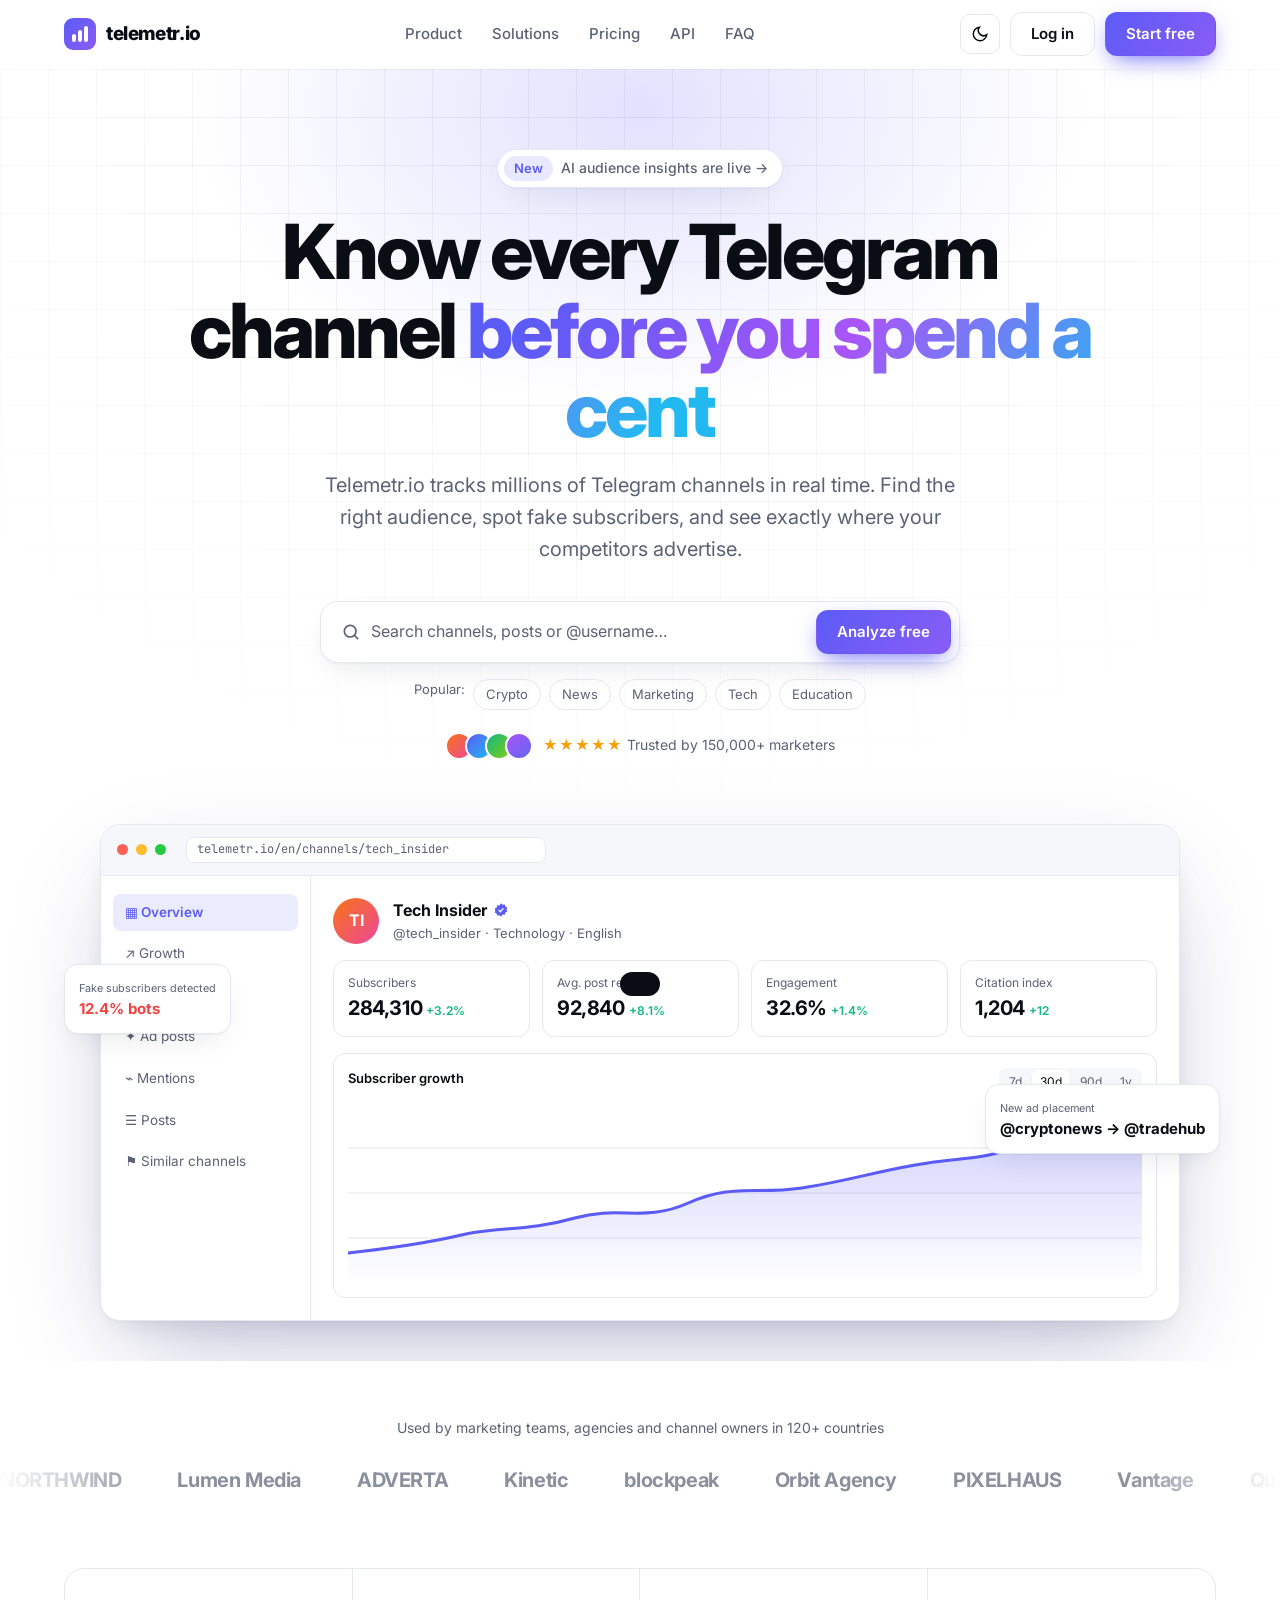
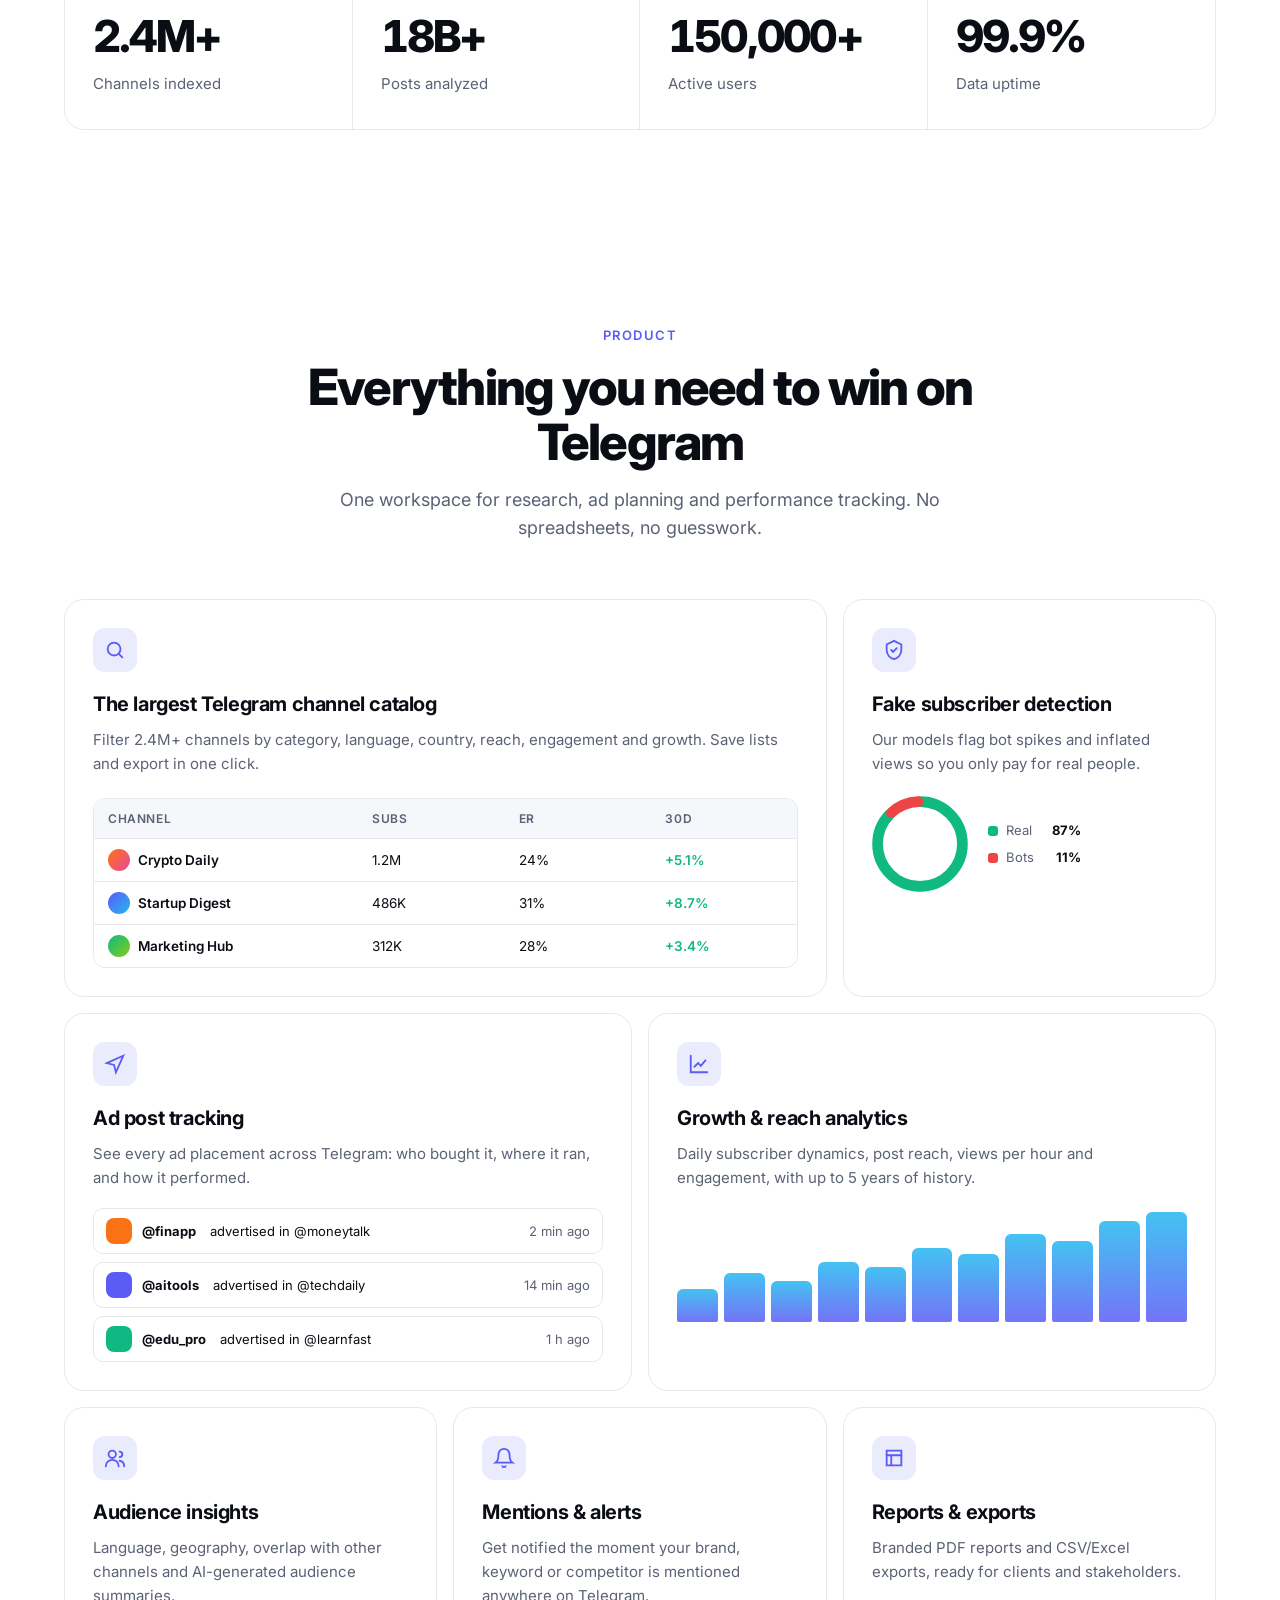
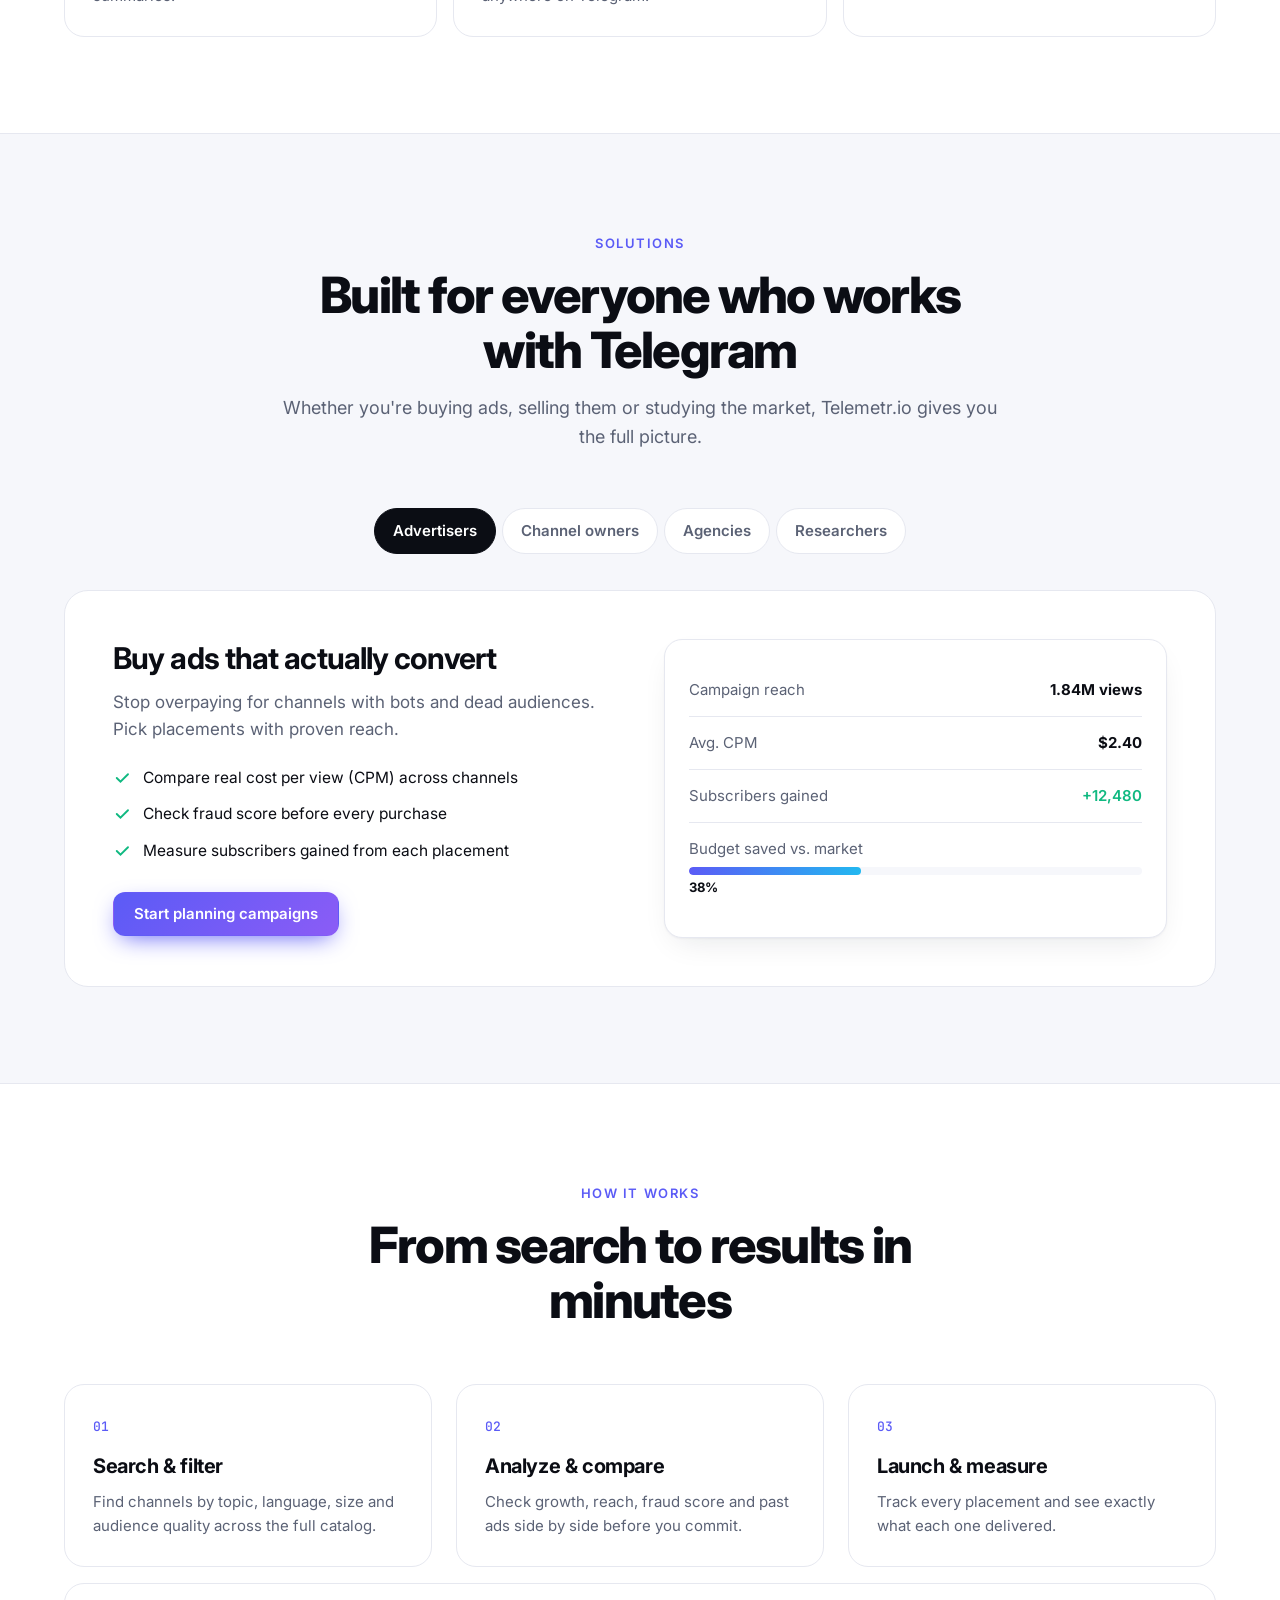
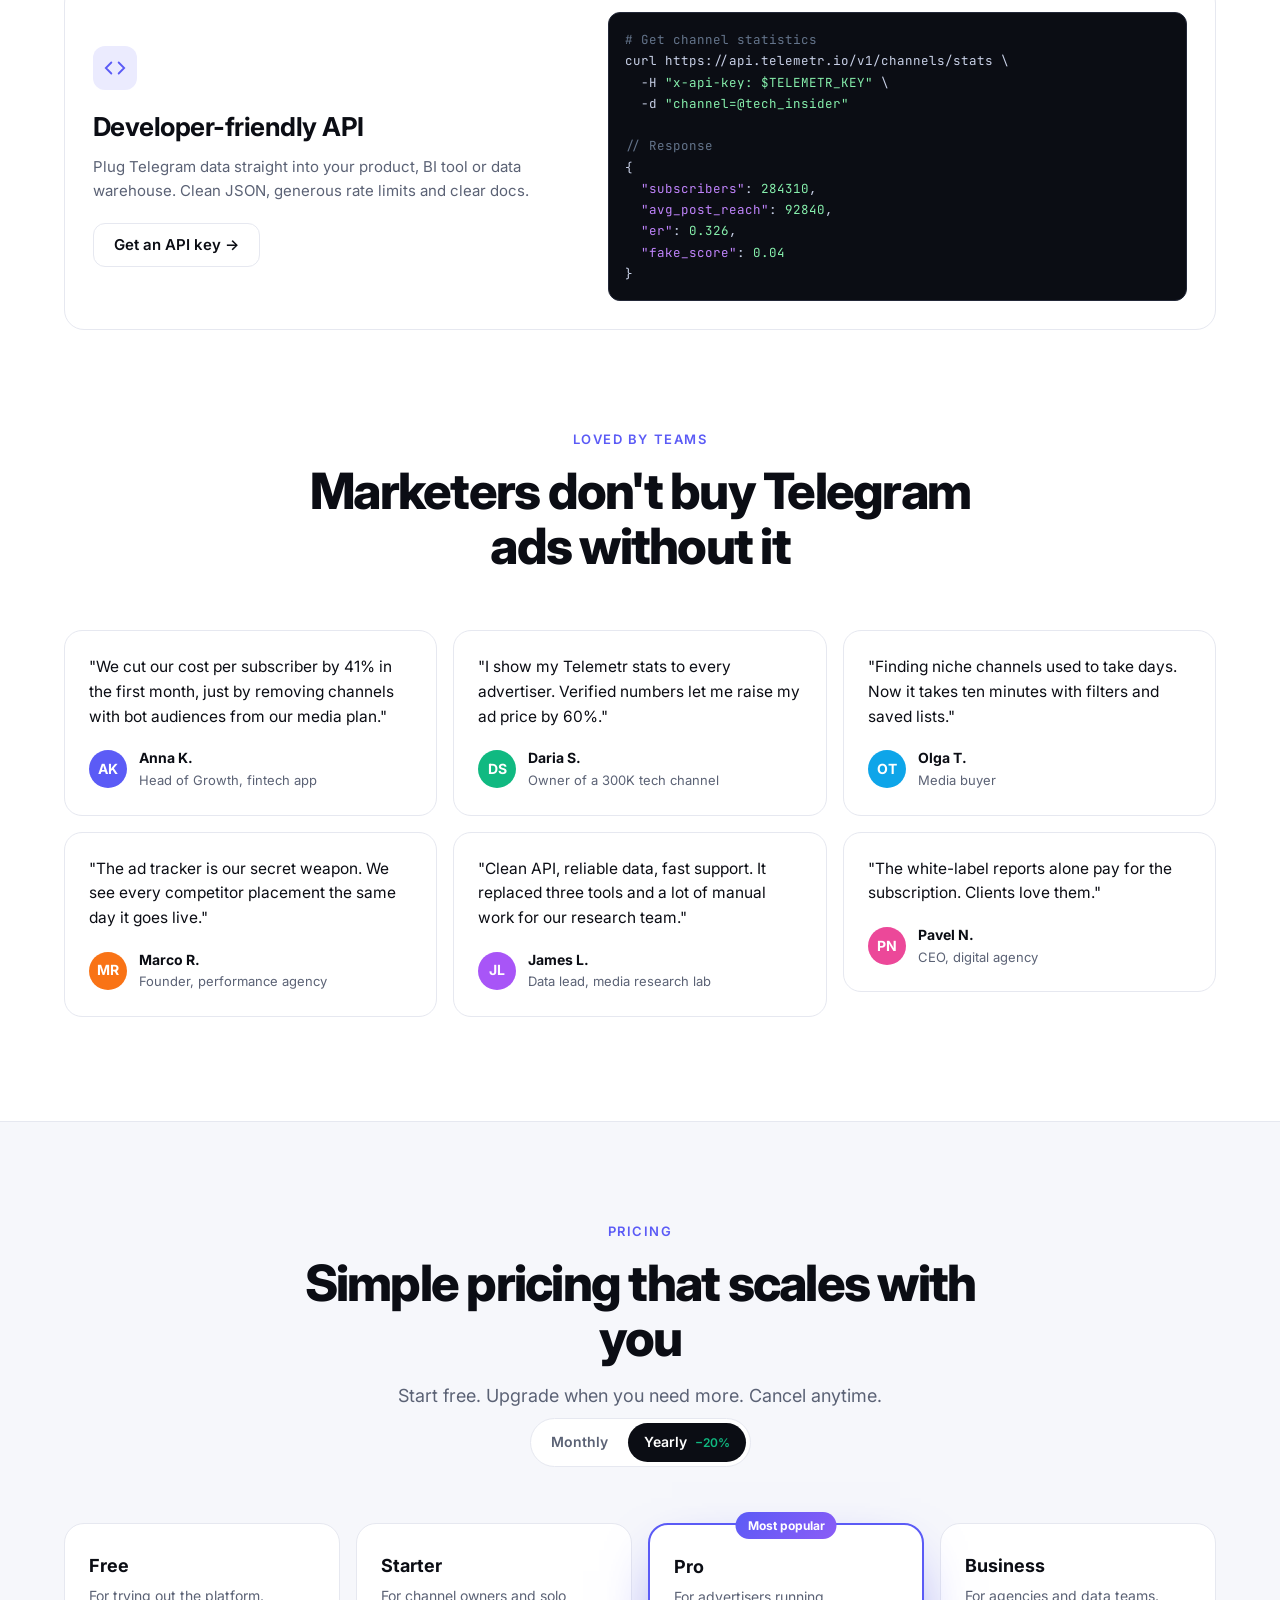
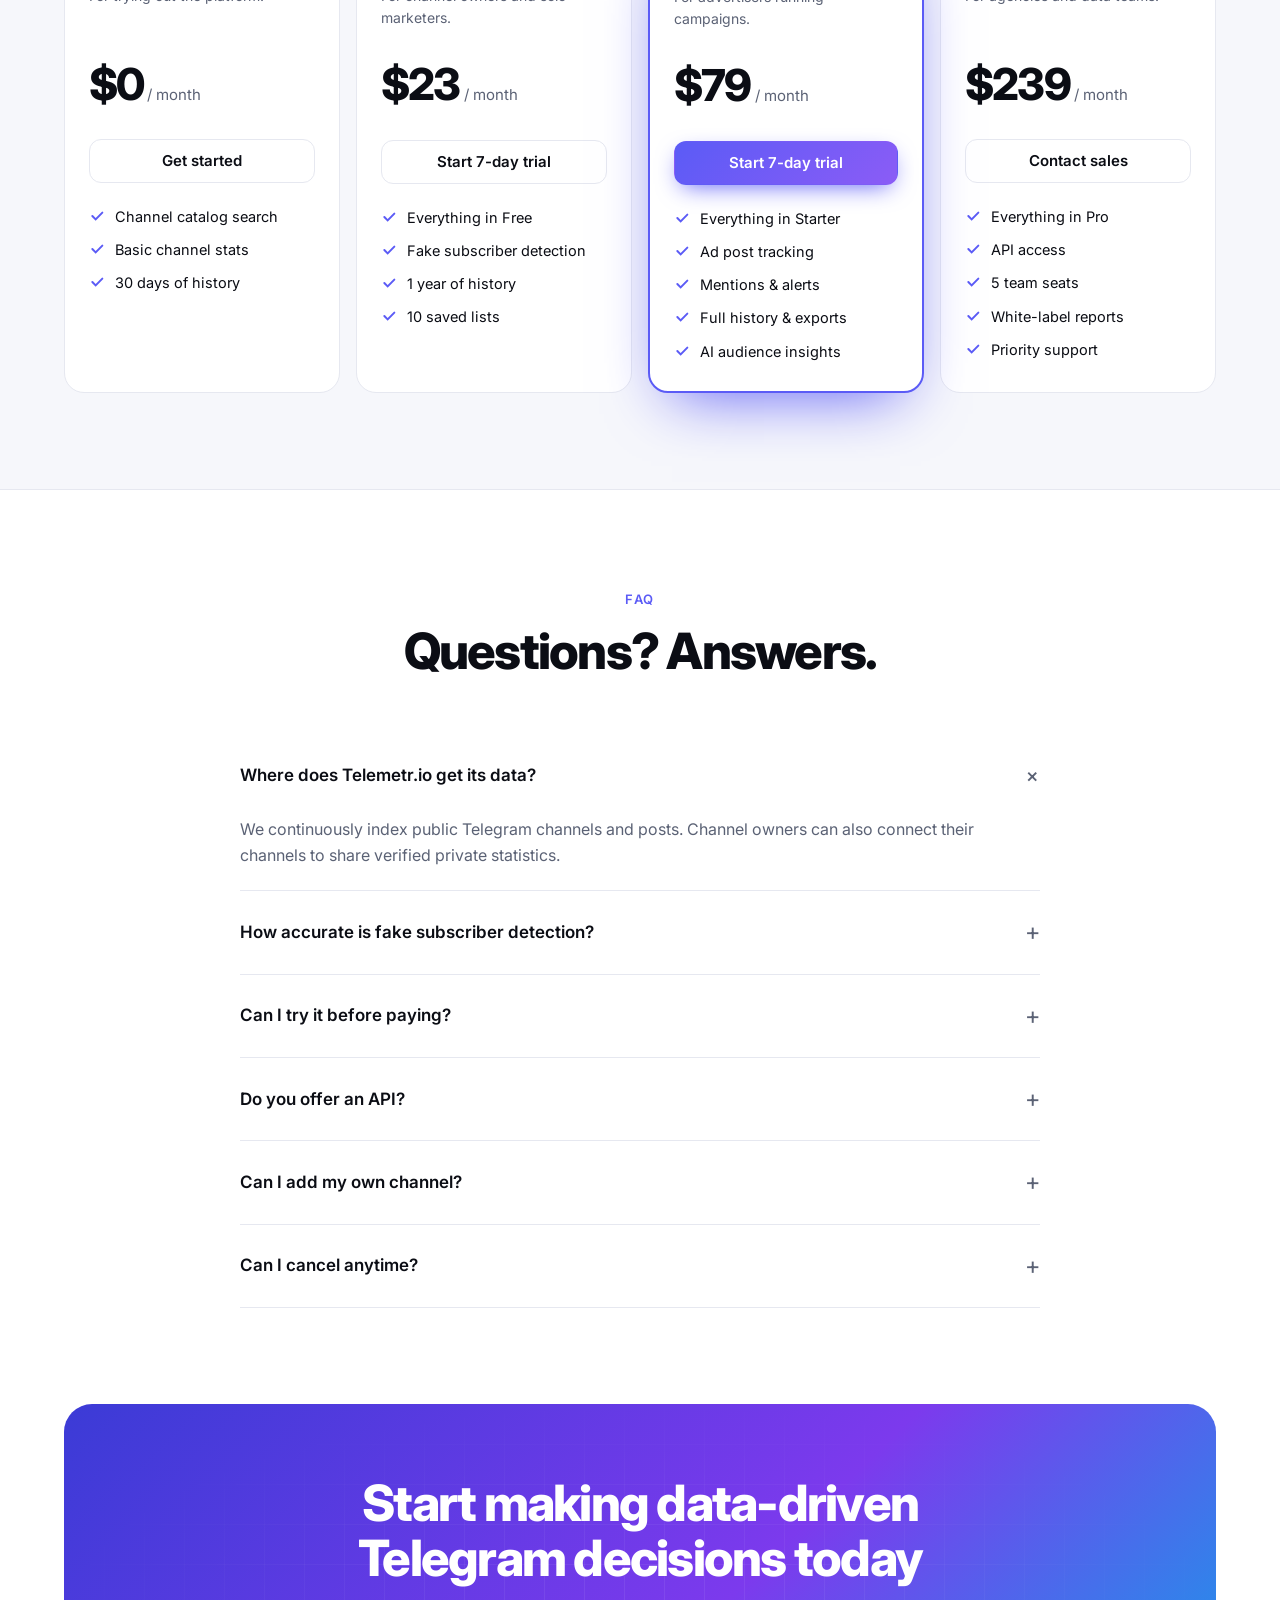
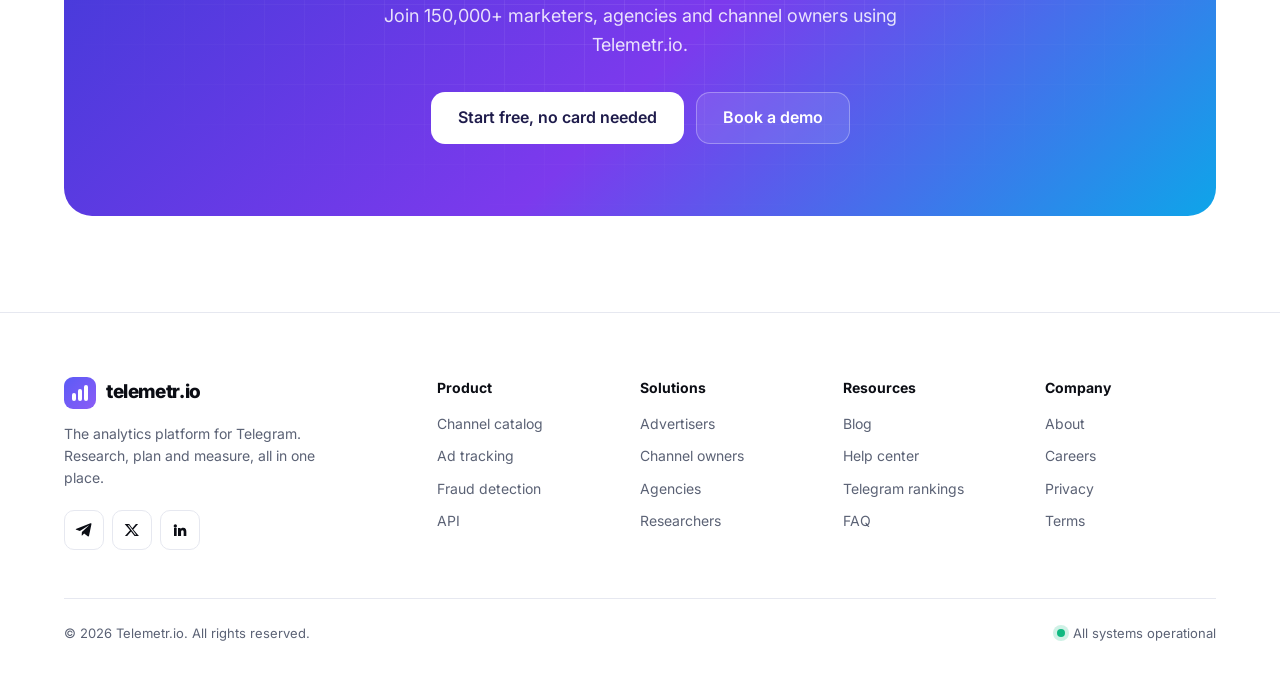
==== index.html @ 4aaf8043 "Add redesigned telemetr.io landing page Co-Authored-By: Claude Opus 5.5 <noreply@anthropic.com>" ====
<!doctype html>
<html lang="en">
<head>
<meta charset="utf-8" />
<script>document.documentElement.classList.add('js')</script>
<meta name="viewport" content="width=device-width, initial-scale=1" />
<title>Telemetr.io — Telegram Analytics Platform</title>
<meta name="description" content="Telemetr.io is the analytics platform for Telegram. Find channels, track ads, analyze audiences and grow faster with data on millions of channels." />
<meta property="og:title" content="Telemetr.io — Telegram Analytics Platform" />
<meta property="og:description" content="Find channels, track ads and analyze audiences across millions of Telegram channels." />
<meta name="theme-color" content="#0b0d14" />
<link rel="icon" href="data:image/svg+xml,%3Csvg xmlns='http://www.w3.org/2000/svg' viewBox='0 0 32 32'%3E%3Crect width='32' height='32' rx='8' fill='%235b5bf6'/%3E%3Crect x='8' y='16' width='4' height='8' rx='2' fill='white'/%3E%3Crect x='14' y='11' width='4' height='13' rx='2' fill='white'/%3E%3Crect x='20' y='7' width='4' height='17' rx='2' fill='white'/%3E%3C/svg%3E" />
<link rel="preconnect" href="https://fonts.googleapis.com" />
<link rel="preconnect" href="https://fonts.gstatic.com" crossorigin />
<link href="https://fonts.googleapis.com/css2?family=Inter:wght@400;500;600;700;800&family=JetBrains+Mono:wght@500&display=swap" rel="stylesheet" />
<style>
:root {
  --bg: #ffffff;
  --bg-soft: #f6f7fb;
  --bg-card: #ffffff;
  --text: #0b0d14;
  --muted: #5b6275;
  --border: #e6e8f0;
  --brand: #5b5bf6;
  --brand-2: #22b8f0;
  --brand-ink: #ffffff;
  --accent: #10b981;
  --danger: #ef4444;
  --shadow: 0 1px 2px rgba(16,24,40,.04), 0 12px 32px -12px rgba(16,24,40,.12);
  --glow: rgba(91,91,246,.18);
  --grid: rgba(11,13,20,.05);
  color-scheme: light;
}
@media (prefers-color-scheme: dark) {
  :root:not([data-theme="light"]) {
    --bg: #0b0d14; --bg-soft: #10131c; --bg-card: #131724; --text: #eef0f7; --muted: #9aa3b8;
    --border: #232838; --brand: #7c7cff; --brand-2: #38c8ff; --glow: rgba(124,124,255,.22);
    --shadow: 0 1px 2px rgba(0,0,0,.3), 0 20px 40px -20px rgba(0,0,0,.6); --grid: rgba(255,255,255,.04);
    color-scheme: dark;
  }
}
:root[data-theme="dark"] {
  --bg: #0b0d14; --bg-soft: #10131c; --bg-card: #131724; --text: #eef0f7; --muted: #9aa3b8;
  --border: #232838; --brand: #7c7cff; --brand-2: #38c8ff; --glow: rgba(124,124,255,.22);
  --shadow: 0 1px 2px rgba(0,0,0,.3), 0 20px 40px -20px rgba(0,0,0,.6); --grid: rgba(255,255,255,.04);
  color-scheme: dark;
}
* { box-sizing: border-box; margin: 0; padding: 0; }
html { scroll-behavior: smooth; }
body { font-family: Inter, system-ui, -apple-system, sans-serif; background: var(--bg); color: var(--text); line-height: 1.6; -webkit-font-smoothing: antialiased; overflow-x: hidden; }
a { color: inherit; text-decoration: none; }
img, svg { display: block; }
.container { max-width: 1200px; margin: 0 auto; padding: 0 24px; }
@media (max-width: 640px) { .container { padding: 0 16px; } }

/* Buttons */
.btn { display: inline-flex; align-items: center; justify-content: center; gap: 8px; height: 44px; padding: 0 20px; border-radius: 12px; font-weight: 600; font-size: 15px; border: 1px solid transparent; cursor: pointer; transition: transform .15s, box-shadow .2s, background .2s; white-space: nowrap; font-family: inherit; }
.btn:hover { transform: translateY(-1px); }
.btn-primary { background: linear-gradient(135deg, var(--brand), #8b5cf6); color: #fff; box-shadow: 0 8px 24px -8px var(--brand); }
.btn-primary:hover { box-shadow: 0 12px 32px -8px var(--brand); }
.btn-ghost { background: var(--bg-card); border-color: var(--border); color: var(--text); }
.btn-lg { height: 52px; padding: 0 26px; font-size: 16px; border-radius: 14px; }

/* Nav */
.nav { position: sticky; top: 0; z-index: 50; backdrop-filter: saturate(180%) blur(14px); background: color-mix(in srgb, var(--bg) 78%, transparent); border-bottom: 1px solid transparent; transition: border-color .2s; }
.nav.scrolled { border-bottom-color: var(--border); }
.nav-inner { display: flex; align-items: center; justify-content: space-between; height: 68px; gap: 24px; }
.logo { display: flex; align-items: center; gap: 10px; font-weight: 800; font-size: 19px; letter-spacing: -.02em; }
.logo-mark { width: 32px; height: 32px; border-radius: 9px; background: linear-gradient(135deg, var(--brand), #8b5cf6); display: grid; place-items: center; }
.nav-links { display: flex; gap: 30px; font-size: 15px; color: var(--muted); font-weight: 500; }
.nav-links a:hover { color: var(--text); }
.nav-actions { display: flex; align-items: center; gap: 10px; }
.icon-btn { width: 40px; height: 40px; border-radius: 10px; border: 1px solid var(--border); background: var(--bg-card); display: grid; place-items: center; cursor: pointer; color: var(--text); }
.menu-btn { display: none; }
@media (max-width: 900px) {
  .nav-links, .nav-actions .btn-ghost { display: none; }
  .menu-btn { display: grid; }
  .nav-actions { gap: 8px; }
  .nav-inner { gap: 12px; }
  .nav.open .nav-links { display: flex; flex-direction: column; position: absolute; top: 68px; left: 0; right: 0; background: var(--bg); padding: 16px 24px 24px; border-bottom: 1px solid var(--border); gap: 16px; }
}

/* Hero */
.hero { position: relative; padding: 80px 0 40px; overflow: hidden; }
.hero::before { content: ""; position: absolute; inset: 0; background-image: linear-gradient(var(--grid) 1px, transparent 1px), linear-gradient(90deg, var(--grid) 1px, transparent 1px); background-size: 48px 48px; mask-image: radial-gradient(ellipse 70% 60% at 50% 0%, #000 40%, transparent 100%); pointer-events: none; }
.hero::after { content: ""; position: absolute; width: 900px; height: 600px; left: 50%; top: -260px; transform: translateX(-50%); background: radial-gradient(closest-side, var(--glow), transparent); pointer-events: none; }
.hero-inner { position: relative; z-index: 1; text-align: center; }
.pill { display: inline-flex; align-items: center; gap: 8px; padding: 6px 14px 6px 6px; border-radius: 999px; border: 1px solid var(--border); background: var(--bg-card); font-size: 14px; color: var(--muted); font-weight: 500; box-shadow: var(--shadow); }
.pill b { background: color-mix(in srgb, var(--brand) 14%, transparent); color: var(--brand); padding: 2px 10px; border-radius: 999px; font-weight: 600; font-size: 13px; }
h1 { font-size: clamp(40px, 6.4vw, 76px); line-height: 1.04; letter-spacing: -.04em; font-weight: 800; margin: 24px auto 20px; max-width: 920px; }
.grad { background: linear-gradient(120deg, var(--brand) 10%, #a855f7 50%, var(--brand-2) 90%); -webkit-background-clip: text; background-clip: text; color: transparent; }
.lead { font-size: clamp(17px, 2vw, 20px); color: var(--muted); max-width: 660px; margin: 0 auto; }

.search { margin: 36px auto 0; max-width: 640px; display: flex; gap: 8px; padding: 8px; border-radius: 18px; background: var(--bg-card); border: 1px solid var(--border); box-shadow: var(--shadow); }
.search-field { flex: 1; display: flex; align-items: center; gap: 10px; padding: 0 12px; min-width: 0; }
.search input { flex: 1; border: 0; outline: 0; background: transparent; font: inherit; font-size: 16px; color: var(--text); min-width: 0; }
.search input::placeholder { color: var(--muted); }
.tags { display: flex; flex-wrap: wrap; justify-content: center; gap: 8px; margin-top: 16px; font-size: 13px; color: var(--muted); }
.tags button { font: inherit; border: 1px solid var(--border); background: transparent; color: var(--muted); padding: 4px 12px; border-radius: 999px; cursor: pointer; }
.tags button:hover { color: var(--text); border-color: var(--brand); }
@media (max-width: 480px) { .nav-actions .btn-primary { height: 40px; padding: 0 14px; font-size: 14px; } .logo { font-size: 17px; } }
@media (max-width: 560px) { .search { flex-direction: column; } .search .btn { width: 100%; } .search-field { height: 44px; } }

.trust { display: flex; justify-content: center; align-items: center; gap: 10px; margin-top: 22px; font-size: 14px; color: var(--muted); }
.avatars { display: flex; }
.avatars span { width: 28px; height: 28px; border-radius: 50%; border: 2px solid var(--bg); margin-left: -8px; }
.avatars span:first-child { margin-left: 0; }
.stars { color: #f59e0b; letter-spacing: 1px; }

/* Dashboard mock */
.mock-wrap { position: relative; margin: 64px auto 0; max-width: 1080px; perspective: 2000px; }
.mock { border-radius: 20px; border: 1px solid var(--border); background: var(--bg-card); box-shadow: 0 40px 100px -30px rgba(40,40,120,.35), var(--shadow); overflow: hidden; transform: rotateX(8deg); transform-origin: top; transition: transform .8s cubic-bezier(.2,.8,.2,1); }
.mock.flat { transform: rotateX(0); }
.mock-bar { display: flex; align-items: center; gap: 8px; padding: 12px 16px; border-bottom: 1px solid var(--border); background: var(--bg-soft); }
.dot { width: 11px; height: 11px; border-radius: 50%; }
.mock-url { margin-left: 12px; flex: 1; max-width: 360px; height: 26px; border-radius: 8px; background: var(--bg-card); border: 1px solid var(--border); font-size: 12px; color: var(--muted); display: flex; align-items: center; padding: 0 10px; font-family: 'JetBrains Mono', monospace; }
.mock-body { display: grid; grid-template-columns: 210px 1fr; min-height: 440px; text-align: left; }
.mock-side { border-right: 1px solid var(--border); padding: 18px 12px; display: flex; flex-direction: column; gap: 4px; font-size: 13.5px; color: var(--muted); }
.mock-side div { padding: 8px 12px; border-radius: 8px; display: flex; align-items: center; gap: 10px; }
.mock-side .active { background: color-mix(in srgb, var(--brand) 12%, transparent); color: var(--brand); font-weight: 600; }
.mock-main { padding: 22px; display: flex; flex-direction: column; gap: 16px; min-width: 0; }
.ch-head { display: flex; align-items: center; gap: 14px; }
.ch-ava { width: 46px; height: 46px; border-radius: 50%; background: linear-gradient(135deg, #f97316, #ec4899); display: grid; place-items: center; color: #fff; font-weight: 700; flex-shrink: 0; }
.ch-head h4 { font-size: 16px; display: flex; align-items: center; gap: 6px; }
.ch-head p { font-size: 13px; color: var(--muted); }
.verified { width: 16px; height: 16px; }
.kpis { display: grid; grid-template-columns: repeat(4, 1fr); gap: 12px; }
.kpi { border: 1px solid var(--border); border-radius: 12px; padding: 12px 14px; }
.kpi small { font-size: 12px; color: var(--muted); display: block; }
.kpi strong { font-size: 20px; letter-spacing: -.02em; }
.kpi em { font-style: normal; font-size: 12px; color: var(--accent); font-weight: 600; margin-left: 4px; }
.chart-card { border: 1px solid var(--border); border-radius: 12px; padding: 14px; flex: 1; display: flex; flex-direction: column; }
.chart-card header { display: flex; justify-content: space-between; font-size: 13px; color: var(--muted); margin-bottom: 8px; }
.chart-card header b { color: var(--text); font-weight: 600; }
.seg { display: flex; gap: 2px; background: var(--bg-soft); border-radius: 8px; padding: 2px; }
.seg span { padding: 2px 8px; border-radius: 6px; font-size: 12px; }
.seg .on { background: var(--bg-card); color: var(--text); box-shadow: 0 1px 2px rgba(0,0,0,.08); }
.chart-svg { width: 100%; height: 180px; }
.chart-line { stroke-dasharray: 1400; stroke-dashoffset: 1400; animation: draw 2.4s .4s cubic-bezier(.4,0,.2,1) forwards; }
@keyframes draw { to { stroke-dashoffset: 0; } }
.float { position: absolute; background: var(--bg-card); border: 1px solid var(--border); border-radius: 14px; padding: 12px 14px; box-shadow: var(--shadow); font-size: 13px; text-align: left; animation: bob 6s ease-in-out infinite; z-index: 2; }
.float.f1 { left: -36px; top: 140px; }
.float.f2 { right: -40px; top: 260px; animation-delay: -3s; }
.float b { display: block; font-size: 15px; }
.float small { color: var(--muted); }
@keyframes bob { 50% { transform: translateY(-10px); } }
@media (max-width: 1160px) { .float { display: none; } }
@media (max-width: 760px) { .mock-body { grid-template-columns: 1fr; } .mock-side { display: none; } .kpis { grid-template-columns: repeat(2, 1fr); } .mock { transform: none; } }

/* Logos */
.logos { padding: 56px 0 24px; text-align: center; }
.logos p { font-size: 14px; color: var(--muted); margin-bottom: 24px; }
.marquee { overflow: hidden; mask-image: linear-gradient(90deg, transparent, #000 12%, #000 88%, transparent); }
.marquee-track { display: flex; gap: 56px; width: max-content; animation: scroll 40s linear infinite; }
.marquee-track span { font-weight: 700; font-size: 20px; color: var(--muted); opacity: .7; letter-spacing: -.02em; white-space: nowrap; }
@keyframes scroll { to { transform: translateX(-50%); } }

/* Sections */
section { padding: 96px 0; }
@media (max-width: 640px) { section { padding: 64px 0; } }
.eyebrow { display: inline-block; font-size: 13px; font-weight: 600; text-transform: uppercase; letter-spacing: .12em; color: var(--brand); margin-bottom: 14px; }
.section-head { text-align: center; max-width: 720px; margin: 0 auto 56px; }
h2 { font-size: clamp(32px, 4.2vw, 50px); line-height: 1.1; letter-spacing: -.035em; font-weight: 800; margin-bottom: 16px; }
.section-head p { color: var(--muted); font-size: 18px; }

/* Stats */
.stats { display: grid; grid-template-columns: repeat(4, 1fr); border: 1px solid var(--border); border-radius: 20px; background: var(--bg-card); overflow: hidden; }
.stat { padding: 32px 28px; border-right: 1px solid var(--border); }
.stat:last-child { border-right: 0; }
.stat strong { display: block; font-size: clamp(32px, 4vw, 44px); font-weight: 800; letter-spacing: -.04em; font-variant-numeric: tabular-nums; }
.stat span { color: var(--muted); font-size: 15px; }
@media (max-width: 760px) { .stats { grid-template-columns: repeat(2, 1fr); } .stat:nth-child(2) { border-right: 0; } .stat:nth-child(-n+2) { border-bottom: 1px solid var(--border); } }

/* Bento */
.bento { display: grid; grid-template-columns: repeat(6, 1fr); gap: 16px; }
.card { background: var(--bg-card); border: 1px solid var(--border); border-radius: 20px; padding: 28px; position: relative; overflow: hidden; transition: border-color .2s, transform .2s; }
.card:hover { border-color: color-mix(in srgb, var(--brand) 40%, var(--border)); transform: translateY(-2px); }
.card h3 { font-size: 20px; letter-spacing: -.02em; margin: 16px 0 8px; }
.card p { color: var(--muted); font-size: 15px; }
.ico { width: 44px; height: 44px; border-radius: 12px; display: grid; place-items: center; background: color-mix(in srgb, var(--brand) 12%, transparent); color: var(--brand); }
.span-6 { grid-column: span 6; } .span-4 { grid-column: span 4; }
.api-card { display: grid; grid-template-columns: 1fr 1.2fr; gap: 32px; align-items: center; }
.api-card .code { margin-top: 0; min-width: 0; }
@media (max-width: 860px) { .api-card { grid-template-columns: 1fr; } } .span-3 { grid-column: span 3; } .span-2 { grid-column: span 2; }
@media (max-width: 900px) { .span-4, .span-3, .span-2 { grid-column: span 6; } }
.mini-table { margin-top: 22px; border: 1px solid var(--border); border-radius: 12px; overflow: hidden; font-size: 13.5px; }
.mini-row { display: grid; grid-template-columns: 1.8fr 1fr 1fr .8fr; padding: 10px 14px; border-top: 1px solid var(--border); align-items: center; }
.mini-row:first-child { border-top: 0; background: var(--bg-soft); color: var(--muted); font-size: 12px; font-weight: 600; text-transform: uppercase; letter-spacing: .05em; }
.mini-row .nm { display: flex; align-items: center; gap: 8px; font-weight: 600; min-width: 0; }
.mini-row .nm i { width: 22px; height: 22px; border-radius: 50%; flex-shrink: 0; }
.up { color: var(--accent); font-weight: 600; }
.bars { display: flex; align-items: flex-end; gap: 6px; height: 110px; margin-top: 22px; }
.bars span { flex: 1; border-radius: 6px 6px 2px 2px; background: linear-gradient(to top, var(--brand), var(--brand-2)); opacity: .85; transform-origin: bottom; transform: scaleY(0); transition: transform .8s cubic-bezier(.2,.8,.2,1); }
.in .bars span { transform: scaleY(1); }
.donut-wrap { display: flex; align-items: center; gap: 20px; margin-top: 20px; }
.legend { font-size: 13px; display: grid; gap: 6px; }
.legend div { display: flex; align-items: center; gap: 8px; color: var(--muted); }
.legend i { width: 10px; height: 10px; border-radius: 3px; }
.legend b { color: var(--text); margin-left: auto; padding-left: 12px; }
.ad-feed { margin-top: 18px; display: grid; gap: 8px; }
.ad { display: flex; align-items: center; gap: 10px; border: 1px solid var(--border); border-radius: 10px; padding: 9px 12px; font-size: 13px; }
.ad i { width: 26px; height: 26px; border-radius: 8px; flex-shrink: 0; }
.ad span { color: var(--muted); margin-left: auto; white-space: nowrap; }
.code { margin-top: 18px; background: #0b0d14; color: #c9d1e8; border-radius: 12px; padding: 16px; font-family: 'JetBrains Mono', monospace; font-size: 12.5px; line-height: 1.7; overflow-x: auto; border: 1px solid #232838; }
.code .k { color: #c084fc; } .code .s { color: #86efac; } .code .c { color: #64748b; }

/* Use cases tabs */
.tabs { display: flex; justify-content: center; gap: 6px; flex-wrap: wrap; margin-bottom: 36px; }
.tab { font: inherit; font-weight: 600; font-size: 15px; padding: 10px 18px; border-radius: 999px; border: 1px solid var(--border); background: var(--bg-card); color: var(--muted); cursor: pointer; transition: all .2s; }
.tab.active { background: var(--text); color: var(--bg); border-color: var(--text); }
.panel { display: none; grid-template-columns: 1fr 1fr; gap: 48px; align-items: center; background: var(--bg-soft); border: 1px solid var(--border); border-radius: 24px; padding: 48px; }
.panel.active { display: grid; animation: fade .4s; }
@keyframes fade { from { opacity: 0; transform: translateY(8px); } }
.panel h3 { font-size: 30px; letter-spacing: -.03em; line-height: 1.15; margin-bottom: 14px; }
.panel > div > p { color: var(--muted); font-size: 17px; margin-bottom: 22px; }
.checks { list-style: none; display: grid; gap: 12px; margin-bottom: 28px; }
.checks li { display: flex; gap: 12px; align-items: flex-start; font-size: 15.5px; }
.checks svg { flex-shrink: 0; margin-top: 3px; color: var(--accent); }
.panel-visual { background: var(--bg-card); border: 1px solid var(--border); border-radius: 18px; padding: 24px; box-shadow: var(--shadow); }
.metric-row { display: flex; justify-content: space-between; align-items: center; padding: 14px 0; border-bottom: 1px solid var(--border); font-size: 15px; }
.metric-row:last-child { border-bottom: 0; }
.metric-row span { color: var(--muted); }
.progress { height: 8px; border-radius: 99px; background: var(--bg-soft); overflow: hidden; margin-top: 6px; }
.progress i { display: block; height: 100%; border-radius: 99px; background: linear-gradient(90deg, var(--brand), var(--brand-2)); }
@media (max-width: 860px) { .panel { grid-template-columns: 1fr; padding: 28px; gap: 28px; } }

/* Steps */
.steps { display: grid; grid-template-columns: repeat(3, 1fr); gap: 24px; counter-reset: step; }
.step { padding: 28px; border-radius: 20px; border: 1px solid var(--border); background: var(--bg-card); position: relative; }
.step::before { counter-increment: step; content: "0" counter(step); font-family: 'JetBrains Mono', monospace; font-size: 13px; color: var(--brand); font-weight: 500; }
.step h3 { font-size: 20px; margin: 12px 0 8px; letter-spacing: -.02em; }
.step p { color: var(--muted); font-size: 15px; }
@media (max-width: 860px) { .steps { grid-template-columns: 1fr; } }

/* Testimonials */
.quotes { columns: 3 300px; column-gap: 16px; }
.quote { break-inside: avoid; margin-bottom: 16px; background: var(--bg-card); border: 1px solid var(--border); border-radius: 18px; padding: 24px; }
.quote p { font-size: 15.5px; margin-bottom: 18px; }
.who { display: flex; align-items: center; gap: 12px; font-size: 14px; }
.who i { width: 38px; height: 38px; border-radius: 50%; display: grid; place-items: center; color: #fff; font-style: normal; font-weight: 700; font-size: 14px; }
.who small { display: block; color: var(--muted); font-size: 13px; }

/* Pricing */
.billing { display: inline-flex; align-items: center; gap: 4px; padding: 4px; border-radius: 999px; border: 1px solid var(--border); background: var(--bg-card); margin-top: 8px; }
.billing button { font: inherit; font-size: 14px; font-weight: 600; border: 0; background: transparent; color: var(--muted); padding: 8px 16px; border-radius: 999px; cursor: pointer; }
.billing button.on { background: var(--text); color: var(--bg); }
.save { font-size: 12px; color: var(--accent); margin-left: 4px; }
.prices { display: grid; grid-template-columns: repeat(4, 1fr); gap: 16px; align-items: stretch; }
.price { border: 1px solid var(--border); border-radius: 20px; padding: 28px 24px; background: var(--bg-card); display: flex; flex-direction: column; }
.price.pop { border: 2px solid var(--brand); position: relative; box-shadow: 0 24px 60px -24px var(--brand); }
.badge { position: absolute; top: -13px; left: 50%; transform: translateX(-50%); background: linear-gradient(135deg, var(--brand), #8b5cf6); color: #fff; font-size: 12px; font-weight: 700; padding: 4px 12px; border-radius: 999px; white-space: nowrap; }
.price h3 { font-size: 18px; }
.price .desc { color: var(--muted); font-size: 14px; min-height: 44px; margin-top: 4px; }
.amount { margin: 20px 0; display: flex; align-items: baseline; gap: 4px; }
.amount strong { font-size: 44px; letter-spacing: -.04em; font-weight: 800; }
.amount span { color: var(--muted); font-size: 15px; }
.price ul { list-style: none; display: grid; gap: 10px; margin: 22px 0 0; font-size: 14.5px; }
.price li { display: flex; gap: 10px; align-items: flex-start; }
.price li svg { flex-shrink: 0; margin-top: 3px; color: var(--brand); }
.price .btn { width: 100%; }
@media (max-width: 1020px) { .prices { grid-template-columns: repeat(2, 1fr); } }
@media (max-width: 560px) { .prices { grid-template-columns: 1fr; } }

/* FAQ */
.faq { max-width: 800px; margin: 0 auto; }
details { border-bottom: 1px solid var(--border); }
summary { list-style: none; cursor: pointer; padding: 22px 0; font-weight: 600; font-size: 17px; display: flex; justify-content: space-between; align-items: center; gap: 16px; }
summary::-webkit-details-marker { display: none; }
summary::after { content: "+"; font-size: 24px; font-weight: 400; color: var(--muted); transition: transform .2s; }
details[open] summary::after { transform: rotate(45deg); }
details p { color: var(--muted); padding: 0 0 22px; font-size: 16px; }

/* CTA */
.cta { position: relative; overflow: hidden; border-radius: 28px; padding: 72px 32px; text-align: center; background: linear-gradient(135deg, #3b3bd6, #7c3aed 55%, #0ea5e9); color: #fff; }
.cta::before { content: ""; position: absolute; inset: 0; background-image: linear-gradient(rgba(255,255,255,.08) 1px, transparent 1px), linear-gradient(90deg, rgba(255,255,255,.08) 1px, transparent 1px); background-size: 40px 40px; mask-image: radial-gradient(ellipse at center, #000, transparent 75%); }
.cta > * { position: relative; }
.cta h2 { color: #fff; }
.cta p { color: rgba(255,255,255,.85); font-size: 18px; max-width: 560px; margin: 0 auto 32px; }
.cta .btn-white { background: #fff; color: #1e1b4b; }
.cta .btn-outline { background: rgba(255,255,255,.1); color: #fff; border-color: rgba(255,255,255,.3); }
.cta-actions { display: flex; gap: 12px; justify-content: center; flex-wrap: wrap; }

/* Footer */
footer { border-top: 1px solid var(--border); padding: 64px 0 40px; margin-top: 96px; }
.foot { display: grid; grid-template-columns: 2fr repeat(4, 1fr); gap: 32px; }
.foot h4 { font-size: 14px; margin-bottom: 14px; }
.foot ul { list-style: none; display: grid; gap: 10px; font-size: 14px; color: var(--muted); }
.foot ul a:hover { color: var(--text); }
.foot > div:first-child p { color: var(--muted); font-size: 14px; margin: 14px 0 20px; max-width: 280px; }
.socials { display: flex; gap: 8px; }
.copy { display: flex; justify-content: space-between; flex-wrap: wrap; gap: 12px; margin-top: 48px; padding-top: 24px; border-top: 1px solid var(--border); font-size: 13px; color: var(--muted); }
.status { display: inline-flex; align-items: center; gap: 8px; }
.status i { width: 8px; height: 8px; border-radius: 50%; background: var(--accent); box-shadow: 0 0 0 4px color-mix(in srgb, var(--accent) 20%, transparent); }
@media (max-width: 860px) { .foot { grid-template-columns: 1fr 1fr; } .foot > div:first-child { grid-column: span 2; } }

/* Reveal */
.js .reveal { opacity: 0; transform: translateY(20px); transition: opacity .7s, transform .7s cubic-bezier(.2,.8,.2,1); }
.js .reveal.in { opacity: 1; transform: none; }
@media (prefers-reduced-motion: reduce) { *, *::before, *::after { animation: none !important; transition: none !important; } .reveal { opacity: 1; transform: none; } .chart-line { stroke-dashoffset: 0; } .bars span { transform: none; } }

/* Toast */
.toast { position: fixed; bottom: 24px; left: 50%; transform: translate(-50%, 120px); background: var(--text); color: var(--bg); padding: 12px 20px; border-radius: 12px; font-size: 14px; font-weight: 500; transition: transform .3s; z-index: 100; max-width: calc(100% - 32px); }
.toast.show { transform: translate(-50%, 0); }
</style>
</head>
<body>

<!-- NAV -->
<header class="nav" id="nav">
  <div class="container nav-inner">
    <a href="#" class="logo" aria-label="Telemetr.io home">
      <span class="logo-mark"><svg width="18" height="18" viewBox="0 0 18 18" fill="#fff"><rect x="1" y="9" width="4" height="8" rx="2"/><rect x="7" y="5" width="4" height="12" rx="2"/><rect x="13" y="1" width="4" height="16" rx="2"/></svg></span>
      telemetr.io
    </a>
    <nav class="nav-links" id="navLinks">
      <a href="#features">Product</a>
      <a href="#solutions">Solutions</a>
      <a href="#pricing">Pricing</a>
      <a href="#api">API</a>
      <a href="#faq">FAQ</a>
    </nav>
    <div class="nav-actions">
      <button class="icon-btn" id="themeBtn" aria-label="Toggle theme">
        <svg width="18" height="18" viewBox="0 0 24 24" fill="none" stroke="currentColor" stroke-width="2" stroke-linecap="round"><path d="M21 12.8A9 9 0 1 1 11.2 3a7 7 0 0 0 9.8 9.8z"/></svg>
      </button>
      <a href="#pricing" class="btn btn-ghost">Log in</a>
      <a href="#pricing" class="btn btn-primary">Start free</a>
      <button class="icon-btn menu-btn" id="menuBtn" aria-label="Open menu">
        <svg width="18" height="18" viewBox="0 0 24 24" fill="none" stroke="currentColor" stroke-width="2" stroke-linecap="round"><path d="M4 7h16M4 12h16M4 17h16"/></svg>
      </button>
    </div>
  </div>
</header>

<main>
<!-- HERO -->
<div class="hero">
  <div class="container hero-inner">
    <a href="#features" class="pill"><b>New</b> AI audience insights are live →</a>
    <h1>Know every Telegram channel <span class="grad">before you spend a cent</span></h1>
    <p class="lead">Telemetr.io tracks millions of Telegram channels in real time. Find the right audience, spot fake subscribers, and see exactly where your competitors advertise.</p>

    <form class="search" id="searchForm">
      <label class="search-field">
        <svg width="20" height="20" viewBox="0 0 24 24" fill="none" stroke="currentColor" stroke-width="2" stroke-linecap="round" style="color:var(--muted)"><circle cx="11" cy="11" r="7"/><path d="m20 20-3.5-3.5"/></svg>
        <input id="q" type="text" placeholder="Search channels, posts or @username…" aria-label="Search Telegram channels" />
      </label>
      <button class="btn btn-primary" type="submit">Analyze free</button>
    </form>
    <div class="tags">Popular:
      <button type="button">Crypto</button><button type="button">News</button><button type="button">Marketing</button><button type="button">Tech</button><button type="button">Education</button>
    </div>

    <div class="trust">
      <div class="avatars">
        <span style="background:linear-gradient(135deg,#f97316,#ec4899)"></span>
        <span style="background:linear-gradient(135deg,#5b5bf6,#22b8f0)"></span>
        <span style="background:linear-gradient(135deg,#10b981,#84cc16)"></span>
        <span style="background:linear-gradient(135deg,#a855f7,#6366f1)"></span>
      </div>
      <span><span class="stars">★★★★★</span> Trusted by 150,000+ marketers</span>
    </div>

    <div class="mock-wrap">
      <div class="float f1">
        <small>Fake subscribers detected</small>
        <b style="color:var(--danger)">12.4% bots</b>
      </div>
      <div class="float f2">
        <small>New ad placement</small>
        <b>@cryptonews → @tradehub</b>
      </div>
      <div class="mock" id="mock">
        <div class="mock-bar">
          <span class="dot" style="background:#ff5f57"></span><span class="dot" style="background:#febc2e"></span><span class="dot" style="background:#28c840"></span>
          <div class="mock-url">telemetr.io/en/channels/tech_insider</div>
        </div>
        <div class="mock-body">
          <aside class="mock-side">
            <div class="active">▦ Overview</div>
            <div>↗ Growth</div>
            <div>◎ Audience</div>
            <div>✦ Ad posts</div>
            <div>⌁ Mentions</div>
            <div>☰ Posts</div>
            <div>⚑ Similar channels</div>
          </aside>
          <div class="mock-main">
            <div class="ch-head">
              <div class="ch-ava">TI</div>
              <div>
                <h4>Tech Insider <svg class="verified" viewBox="0 0 24 24" fill="var(--brand)"><path d="M12 2l2.4 2.2 3.2-.4.9 3.1 2.9 1.5-1 3 1 3-2.9 1.5-.9 3.1-3.2-.4L12 22l-2.4-2.2-3.2.4-.9-3.1-2.9-1.5 1-3-1-3 2.9-1.5.9-3.1 3.2.4z"/><path d="m8.5 12 2.5 2.5 4.5-5" stroke="#fff" stroke-width="2" fill="none"/></svg></h4>
                <p>@tech_insider · Technology · English</p>
              </div>
            </div>
            <div class="kpis">
              <div class="kpi"><small>Subscribers</small><strong data-count="284310">0</strong><em>+3.2%</em></div>
              <div class="kpi"><small>Avg. post reach</small><strong data-count="92840">0</strong><em>+8.1%</em></div>
              <div class="kpi"><small>Engagement</small><strong>32.6%</strong><em>+1.4%</em></div>
              <div class="kpi"><small>Citation index</small><strong>1,204</strong><em>+12</em></div>
            </div>
            <div class="chart-card">
              <header><b>Subscriber growth</b><div class="seg"><span>7d</span><span class="on">30d</span><span>90d</span><span>1y</span></div></header>
              <svg class="chart-svg" viewBox="0 0 700 180" preserveAspectRatio="none" aria-hidden="true">
                <defs>
                  <linearGradient id="area" x1="0" x2="0" y1="0" y2="1"><stop offset="0" stop-color="var(--brand)" stop-opacity=".28"/><stop offset="1" stop-color="var(--brand)" stop-opacity="0"/></linearGradient>
                </defs>
                <g stroke="var(--border)" stroke-width="1"><line x1="0" x2="700" y1="45" y2="45"/><line x1="0" x2="700" y1="90" y2="90"/><line x1="0" x2="700" y1="135" y2="135"/></g>
                <path d="M0 150 C40 145 70 140 100 132 S160 128 200 115 S260 120 300 100 S360 92 400 85 S460 70 500 62 S560 58 600 40 S660 30 700 20 L700 180 L0 180Z" fill="url(#area)"/>
                <path class="chart-line" d="M0 150 C40 145 70 140 100 132 S160 128 200 115 S260 120 300 100 S360 92 400 85 S460 70 500 62 S560 58 600 40 S660 30 700 20" fill="none" stroke="var(--brand)" stroke-width="3" stroke-linecap="round"/>
                <circle cx="600" cy="40" r="5" fill="var(--bg-card)" stroke="var(--brand)" stroke-width="3"/>
              </svg>
            </div>
          </div>
        </div>
      </div>
    </div>
  </div>
</div>

<!-- LOGOS -->
<div class="logos">
  <div class="container">
    <p>Used by marketing teams, agencies and channel owners in 120+ countries</p>
  </div>
  <div class="marquee">
    <div class="marquee-track">
      <span>NORTHWIND</span><span>Lumen Media</span><span>ADVERTA</span><span>Kinetic</span><span>blockpeak</span><span>Orbit Agency</span><span>PIXELHAUS</span><span>Vantage</span><span>Quanta Labs</span>
      <span>NORTHWIND</span><span>Lumen Media</span><span>ADVERTA</span><span>Kinetic</span><span>blockpeak</span><span>Orbit Agency</span><span>PIXELHAUS</span><span>Vantage</span><span>Quanta Labs</span>
    </div>
  </div>
</div>

<!-- STATS -->
<section style="padding-top:48px">
  <div class="container">
    <div class="stats reveal">
      <div class="stat"><strong data-count="2400000" data-suffix="+">0</strong><span>Channels indexed</span></div>
      <div class="stat"><strong data-count="18" data-suffix="B+">0</strong><span>Posts analyzed</span></div>
      <div class="stat"><strong data-count="150000" data-suffix="+">0</strong><span>Active users</span></div>
      <div class="stat"><strong data-count="99" data-suffix=".9%">0</strong><span>Data uptime</span></div>
    </div>
  </div>
</section>

<!-- FEATURES -->
<section id="features">
  <div class="container">
    <div class="section-head reveal">
      <span class="eyebrow">Product</span>
      <h2>Everything you need to win on Telegram</h2>
      <p>One workspace for research, ad planning and performance tracking. No spreadsheets, no guesswork.</p>
    </div>

    <div class="bento">
      <div class="card span-4 reveal">
        <div class="ico"><svg width="22" height="22" viewBox="0 0 24 24" fill="none" stroke="currentColor" stroke-width="2" stroke-linecap="round"><circle cx="11" cy="11" r="7"/><path d="m20 20-3.5-3.5"/></svg></div>
        <h3>The largest Telegram channel catalog</h3>
        <p>Filter 2.4M+ channels by category, language, country, reach, engagement and growth. Save lists and export in one click.</p>
        <div class="mini-table">
          <div class="mini-row"><span>Channel</span><span>Subs</span><span>ER</span><span>30d</span></div>
          <div class="mini-row"><span class="nm"><i style="background:linear-gradient(135deg,#f97316,#ec4899)"></i>Crypto Daily</span><span>1.2M</span><span>24%</span><span class="up">+5.1%</span></div>
          <div class="mini-row"><span class="nm"><i style="background:linear-gradient(135deg,#5b5bf6,#22b8f0)"></i>Startup Digest</span><span>486K</span><span>31%</span><span class="up">+8.7%</span></div>
          <div class="mini-row"><span class="nm"><i style="background:linear-gradient(135deg,#10b981,#84cc16)"></i>Marketing Hub</span><span>312K</span><span>28%</span><span class="up">+3.4%</span></div>
        </div>
      </div>

      <div class="card span-2 reveal">
        <div class="ico"><svg width="22" height="22" viewBox="0 0 24 24" fill="none" stroke="currentColor" stroke-width="2" stroke-linecap="round"><path d="M12 2 4 6v6c0 5 3.5 9 8 10 4.5-1 8-5 8-10V6z"/><path d="m9 12 2 2 4-4"/></svg></div>
        <h3>Fake subscriber detection</h3>
        <p>Our models flag bot spikes and inflated views so you only pay for real people.</p>
        <div class="donut-wrap">
          <svg width="96" height="96" viewBox="0 0 36 36" aria-hidden="true">
            <circle cx="18" cy="18" r="15.9" fill="none" stroke="var(--bg-soft)" stroke-width="4"/>
            <circle cx="18" cy="18" r="15.9" fill="none" stroke="var(--accent)" stroke-width="4" stroke-dasharray="87 100" stroke-linecap="round" transform="rotate(-90 18 18)"/>
            <circle cx="18" cy="18" r="15.9" fill="none" stroke="var(--danger)" stroke-width="4" stroke-dasharray="11 100" stroke-dashoffset="-88" stroke-linecap="round" transform="rotate(-90 18 18)"/>
          </svg>
          <div class="legend">
            <div><i style="background:var(--accent)"></i>Real<b>87%</b></div>
            <div><i style="background:var(--danger)"></i>Bots<b>11%</b></div>
          </div>
        </div>
      </div>

      <div class="card span-3 reveal">
        <div class="ico"><svg width="22" height="22" viewBox="0 0 24 24" fill="none" stroke="currentColor" stroke-width="2" stroke-linecap="round"><path d="M3 11l18-8-8 18-2-8z"/></svg></div>
        <h3>Ad post tracking</h3>
        <p>See every ad placement across Telegram: who bought it, where it ran, and how it performed.</p>
        <div class="ad-feed">
          <div class="ad"><i style="background:#f97316"></i><b>@finapp</b>&nbsp;advertised in @moneytalk<span>2 min ago</span></div>
          <div class="ad"><i style="background:#5b5bf6"></i><b>@aitools</b>&nbsp;advertised in @techdaily<span>14 min ago</span></div>
          <div class="ad"><i style="background:#10b981"></i><b>@edu_pro</b>&nbsp;advertised in @learnfast<span>1 h ago</span></div>
        </div>
      </div>

      <div class="card span-3 reveal">
        <div class="ico"><svg width="22" height="22" viewBox="0 0 24 24" fill="none" stroke="currentColor" stroke-width="2" stroke-linecap="round"><path d="M3 3v18h18"/><path d="m7 15 4-4 3 3 5-6"/></svg></div>
        <h3>Growth &amp; reach analytics</h3>
        <p>Daily subscriber dynamics, post reach, views per hour and engagement, with up to 5 years of history.</p>
        <div class="bars">
          <span style="height:30%;transition-delay:.05s"></span><span style="height:45%;transition-delay:.1s"></span><span style="height:38%;transition-delay:.15s"></span><span style="height:55%;transition-delay:.2s"></span><span style="height:50%;transition-delay:.25s"></span><span style="height:68%;transition-delay:.3s"></span><span style="height:62%;transition-delay:.35s"></span><span style="height:80%;transition-delay:.4s"></span><span style="height:74%;transition-delay:.45s"></span><span style="height:92%;transition-delay:.5s"></span><span style="height:100%;transition-delay:.55s"></span>
        </div>
      </div>

      <div class="card span-2 reveal">
        <div class="ico"><svg width="22" height="22" viewBox="0 0 24 24" fill="none" stroke="currentColor" stroke-width="2" stroke-linecap="round"><circle cx="9" cy="8" r="4"/><path d="M2 21c0-4 3-7 7-7s7 3 7 7"/><path d="M17 11a3 3 0 1 0 0-6M22 21c0-3-2-5.5-5-6"/></svg></div>
        <h3>Audience insights</h3>
        <p>Language, geography, overlap with other channels and AI-generated audience summaries.</p>
      </div>
      <div class="card span-2 reveal">
        <div class="ico"><svg width="22" height="22" viewBox="0 0 24 24" fill="none" stroke="currentColor" stroke-width="2" stroke-linecap="round"><path d="M18 8A6 6 0 0 0 6 8c0 7-3 9-3 9h18s-3-2-3-9"/><path d="M13.7 21a2 2 0 0 1-3.4 0"/></svg></div>
        <h3>Mentions &amp; alerts</h3>
        <p>Get notified the moment your brand, keyword or competitor is mentioned anywhere on Telegram.</p>
      </div>
      <div class="card span-2 reveal">
        <div class="ico"><svg width="22" height="22" viewBox="0 0 24 24" fill="none" stroke="currentColor" stroke-width="2" stroke-linecap="round"><path d="M4 4h16v16H4z"/><path d="M4 9h16M9 20V9"/></svg></div>
        <h3>Reports &amp; exports</h3>
        <p>Branded PDF reports and CSV/Excel exports, ready for clients and stakeholders.</p>
      </div>
    </div>
  </div>
</section>

<!-- SOLUTIONS -->
<section id="solutions" style="background:var(--bg-soft);border-top:1px solid var(--border);border-bottom:1px solid var(--border)">
  <div class="container">
    <div class="section-head reveal">
      <span class="eyebrow">Solutions</span>
      <h2>Built for everyone who works with Telegram</h2>
      <p>Whether you're buying ads, selling them or studying the market, Telemetr.io gives you the full picture.</p>
    </div>
    <div class="tabs" role="tablist">
      <button class="tab active" data-tab="adv" role="tab">Advertisers</button>
      <button class="tab" data-tab="own" role="tab">Channel owners</button>
      <button class="tab" data-tab="agc" role="tab">Agencies</button>
      <button class="tab" data-tab="res" role="tab">Researchers</button>
    </div>

    <div class="panel active" id="adv" style="background:var(--bg)">
      <div>
        <h3>Buy ads that actually convert</h3>
        <p>Stop overpaying for channels with bots and dead audiences. Pick placements with proven reach.</p>
        <ul class="checks">
          <li><svg width="18" height="18" viewBox="0 0 24 24" fill="none" stroke="currentColor" stroke-width="2.5" stroke-linecap="round"><path d="m5 12 5 5L20 7"/></svg>Compare real cost per view (CPM) across channels</li>
          <li><svg width="18" height="18" viewBox="0 0 24 24" fill="none" stroke="currentColor" stroke-width="2.5" stroke-linecap="round"><path d="m5 12 5 5L20 7"/></svg>Check fraud score before every purchase</li>
          <li><svg width="18" height="18" viewBox="0 0 24 24" fill="none" stroke="currentColor" stroke-width="2.5" stroke-linecap="round"><path d="m5 12 5 5L20 7"/></svg>Measure subscribers gained from each placement</li>
        </ul>
        <a href="#pricing" class="btn btn-primary">Start planning campaigns</a>
      </div>
      <div class="panel-visual">
        <div class="metric-row"><span>Campaign reach</span><b>1.84M views</b></div>
        <div class="metric-row"><span>Avg. CPM</span><b>$2.40</b></div>
        <div class="metric-row"><span>Subscribers gained</span><b class="up">+12,480</b></div>
        <div class="metric-row" style="display:block"><span>Budget saved vs. market</span><div class="progress"><i style="width:38%"></i></div><b style="font-size:13px">38%</b></div>
      </div>
    </div>

    <div class="panel" id="own" style="background:var(--bg)">
      <div>
        <h3>Grow your channel and sell ads for more</h3>
        <p>Prove your audience is real and show advertisers the numbers they want to see.</p>
        <ul class="checks">
          <li><svg width="18" height="18" viewBox="0 0 24 24" fill="none" stroke="currentColor" stroke-width="2.5" stroke-linecap="round"><path d="m5 12 5 5L20 7"/></svg>Verified badge and public media kit</li>
          <li><svg width="18" height="18" viewBox="0 0 24 24" fill="none" stroke="currentColor" stroke-width="2.5" stroke-linecap="round"><path d="m5 12 5 5L20 7"/></svg>Benchmark against similar channels in your niche</li>
          <li><svg width="18" height="18" viewBox="0 0 24 24" fill="none" stroke="currentColor" stroke-width="2.5" stroke-linecap="round"><path d="m5 12 5 5L20 7"/></svg>Find the best time to post for maximum reach</li>
        </ul>
        <a href="#pricing" class="btn btn-primary">Claim your channel</a>
      </div>
      <div class="panel-visual">
        <div class="metric-row"><span>Your ranking in niche</span><b>#7 of 4,120</b></div>
        <div class="metric-row"><span>Best posting time</span><b>19:00 – 21:00</b></div>
        <div class="metric-row"><span>Suggested ad price</span><b>$340 / post</b></div>
        <div class="metric-row" style="display:block"><span>Audience quality score</span><div class="progress"><i style="width:91%"></i></div><b style="font-size:13px">91 / 100</b></div>
      </div>
    </div>

    <div class="panel" id="agc" style="background:var(--bg)">
      <div>
        <h3>Run client campaigns at scale</h3>
        <p>Manage dozens of brands, share live reports and keep your whole team in one workspace.</p>
        <ul class="checks">
          <li><svg width="18" height="18" viewBox="0 0 24 24" fill="none" stroke="currentColor" stroke-width="2.5" stroke-linecap="round"><path d="m5 12 5 5L20 7"/></svg>Team seats with roles and shared lists</li>
          <li><svg width="18" height="18" viewBox="0 0 24 24" fill="none" stroke="currentColor" stroke-width="2.5" stroke-linecap="round"><path d="m5 12 5 5L20 7"/></svg>White-label PDF reports for clients</li>
          <li><svg width="18" height="18" viewBox="0 0 24 24" fill="none" stroke="currentColor" stroke-width="2.5" stroke-linecap="round"><path d="m5 12 5 5L20 7"/></svg>Competitor ad intelligence across every niche</li>
        </ul>
        <a href="#pricing" class="btn btn-primary">Talk to sales</a>
      </div>
      <div class="panel-visual">
        <div class="metric-row"><span>Active clients</span><b>24</b></div>
        <div class="metric-row"><span>Campaigns this month</span><b>138</b></div>
        <div class="metric-row"><span>Reports delivered</span><b>412</b></div>
        <div class="metric-row" style="display:block"><span>Time saved on research</span><div class="progress"><i style="width:72%"></i></div><b style="font-size:13px">~18 h / week</b></div>
      </div>
    </div>

    <div class="panel" id="res" style="background:var(--bg)">
      <div>
        <h3>Study the Telegram ecosystem</h3>
        <p>Full-text search across billions of posts and structured data access via API.</p>
        <ul class="checks">
          <li><svg width="18" height="18" viewBox="0 0 24 24" fill="none" stroke="currentColor" stroke-width="2.5" stroke-linecap="round"><path d="m5 12 5 5L20 7"/></svg>Search posts by keyword, date and channel</li>
          <li><svg width="18" height="18" viewBox="0 0 24 24" fill="none" stroke="currentColor" stroke-width="2.5" stroke-linecap="round"><path d="m5 12 5 5L20 7"/></svg>Track narratives and citation networks</li>
          <li><svg width="18" height="18" viewBox="0 0 24 24" fill="none" stroke="currentColor" stroke-width="2.5" stroke-linecap="round"><path d="m5 12 5 5L20 7"/></svg>Bulk data export via REST API</li>
        </ul>
        <a href="#api" class="btn btn-primary">Explore the API</a>
      </div>
      <div class="panel-visual">
        <div class="metric-row"><span>Posts matched</span><b>284,019</b></div>
        <div class="metric-row"><span>Channels involved</span><b>9,412</b></div>
        <div class="metric-row"><span>Peak mention day</span><b>Sep 14, 2026</b></div>
        <div class="metric-row" style="display:block"><span>Query coverage</span><div class="progress"><i style="width:96%"></i></div><b style="font-size:13px">96%</b></div>
      </div>
    </div>
  </div>
</section>

<!-- HOW IT WORKS + API -->
<section id="api">
  <div class="container">
    <div class="section-head reveal">
      <span class="eyebrow">How it works</span>
      <h2>From search to results in minutes</h2>
    </div>
    <div class="steps">
      <div class="step reveal"><h3>Search &amp; filter</h3><p>Find channels by topic, language, size and audience quality across the full catalog.</p></div>
      <div class="step reveal"><h3>Analyze &amp; compare</h3><p>Check growth, reach, fraud score and past ads side by side before you commit.</p></div>
      <div class="step reveal"><h3>Launch &amp; measure</h3><p>Track every placement and see exactly what each one delivered.</p></div>
    </div>

    <div class="bento" style="margin-top:16px">
      <div class="card span-6 api-card reveal">
        <div>
          <div class="ico"><svg width="22" height="22" viewBox="0 0 24 24" fill="none" stroke="currentColor" stroke-width="2" stroke-linecap="round"><path d="m8 6-6 6 6 6M16 6l6 6-6 6"/></svg></div>
          <h3 style="font-size:26px">Developer-friendly API</h3>
          <p>Plug Telegram data straight into your product, BI tool or data warehouse. Clean JSON, generous rate limits and clear docs.</p>
          <a href="#pricing" class="btn btn-ghost" style="margin-top:20px">Get an API key →</a>
        </div>
<pre class="code"><span class="c"># Get channel statistics</span>
curl https://api.telemetr.io/v1/channels/stats \
  -H <span class="s">"x-api-key: $TELEMETR_KEY"</span> \
  -d <span class="s">"channel=@tech_insider"</span>

<span class="c">// Response</span>
{
  <span class="k">"subscribers"</span>: <span class="s">284310</span>,
  <span class="k">"avg_post_reach"</span>: <span class="s">92840</span>,
  <span class="k">"er"</span>: <span class="s">0.326</span>,
  <span class="k">"fake_score"</span>: <span class="s">0.04</span>
}</pre>
      </div>
    </div>
  </div>
</section>

<!-- TESTIMONIALS -->
<section style="padding-top:0">
  <div class="container">
    <div class="section-head reveal">
      <span class="eyebrow">Loved by teams</span>
      <h2>Marketers don't buy Telegram ads without it</h2>
    </div>
    <div class="quotes">
      <div class="quote reveal"><p>"We cut our cost per subscriber by 41% in the first month, just by removing channels with bot audiences from our media plan."</p><div class="who"><i style="background:#5b5bf6">AK</i><div><b>Anna K.</b><small>Head of Growth, fintech app</small></div></div></div>
      <div class="quote reveal"><p>"The ad tracker is our secret weapon. We see every competitor placement the same day it goes live."</p><div class="who"><i style="background:#f97316">MR</i><div><b>Marco R.</b><small>Founder, performance agency</small></div></div></div>
      <div class="quote reveal"><p>"I show my Telemetr stats to every advertiser. Verified numbers let me raise my ad price by 60%."</p><div class="who"><i style="background:#10b981">DS</i><div><b>Daria S.</b><small>Owner of a 300K tech channel</small></div></div></div>
      <div class="quote reveal"><p>"Clean API, reliable data, fast support. It replaced three tools and a lot of manual work for our research team."</p><div class="who"><i style="background:#a855f7">JL</i><div><b>James L.</b><small>Data lead, media research lab</small></div></div></div>
      <div class="quote reveal"><p>"Finding niche channels used to take days. Now it takes ten minutes with filters and saved lists."</p><div class="who"><i style="background:#0ea5e9">OT</i><div><b>Olga T.</b><small>Media buyer</small></div></div></div>
      <div class="quote reveal"><p>"The white-label reports alone pay for the subscription. Clients love them."</p><div class="who"><i style="background:#ec4899">PN</i><div><b>Pavel N.</b><small>CEO, digital agency</small></div></div></div>
    </div>
  </div>
</section>

<!-- PRICING -->
<section id="pricing" style="background:var(--bg-soft);border-top:1px solid var(--border);border-bottom:1px solid var(--border)">
  <div class="container">
    <div class="section-head reveal">
      <span class="eyebrow">Pricing</span>
      <h2>Simple pricing that scales with you</h2>
      <p>Start free. Upgrade when you need more. Cancel anytime.</p>
      <div class="billing" id="billing">
        <button data-b="m">Monthly</button>
        <button data-b="y" class="on">Yearly <span class="save">−20%</span></button>
      </div>
    </div>
    <div class="prices">
      <div class="price reveal">
        <h3>Free</h3><p class="desc">For trying out the platform.</p>
        <div class="amount"><strong>$0</strong><span>/ month</span></div>
        <a href="#" class="btn btn-ghost">Get started</a>
        <ul>
          <li><svg width="16" height="16" viewBox="0 0 24 24" fill="none" stroke="currentColor" stroke-width="3" stroke-linecap="round"><path d="m5 12 5 5L20 7"/></svg>Channel catalog search</li>
          <li><svg width="16" height="16" viewBox="0 0 24 24" fill="none" stroke="currentColor" stroke-width="3" stroke-linecap="round"><path d="m5 12 5 5L20 7"/></svg>Basic channel stats</li>
          <li><svg width="16" height="16" viewBox="0 0 24 24" fill="none" stroke="currentColor" stroke-width="3" stroke-linecap="round"><path d="m5 12 5 5L20 7"/></svg>30 days of history</li>
        </ul>
      </div>
      <div class="price reveal">
        <h3>Starter</h3><p class="desc">For channel owners and solo marketers.</p>
        <div class="amount"><strong data-m="29" data-y="23">$23</strong><span>/ month</span></div>
        <a href="#" class="btn btn-ghost">Start 7-day trial</a>
        <ul>
          <li><svg width="16" height="16" viewBox="0 0 24 24" fill="none" stroke="currentColor" stroke-width="3" stroke-linecap="round"><path d="m5 12 5 5L20 7"/></svg>Everything in Free</li>
          <li><svg width="16" height="16" viewBox="0 0 24 24" fill="none" stroke="currentColor" stroke-width="3" stroke-linecap="round"><path d="m5 12 5 5L20 7"/></svg>Fake subscriber detection</li>
          <li><svg width="16" height="16" viewBox="0 0 24 24" fill="none" stroke="currentColor" stroke-width="3" stroke-linecap="round"><path d="m5 12 5 5L20 7"/></svg>1 year of history</li>
          <li><svg width="16" height="16" viewBox="0 0 24 24" fill="none" stroke="currentColor" stroke-width="3" stroke-linecap="round"><path d="m5 12 5 5L20 7"/></svg>10 saved lists</li>
        </ul>
      </div>
      <div class="price pop reveal">
        <span class="badge">Most popular</span>
        <h3>Pro</h3><p class="desc">For advertisers running campaigns.</p>
        <div class="amount"><strong data-m="99" data-y="79">$79</strong><span>/ month</span></div>
        <a href="#" class="btn btn-primary">Start 7-day trial</a>
        <ul>
          <li><svg width="16" height="16" viewBox="0 0 24 24" fill="none" stroke="currentColor" stroke-width="3" stroke-linecap="round"><path d="m5 12 5 5L20 7"/></svg>Everything in Starter</li>
          <li><svg width="16" height="16" viewBox="0 0 24 24" fill="none" stroke="currentColor" stroke-width="3" stroke-linecap="round"><path d="m5 12 5 5L20 7"/></svg>Ad post tracking</li>
          <li><svg width="16" height="16" viewBox="0 0 24 24" fill="none" stroke="currentColor" stroke-width="3" stroke-linecap="round"><path d="m5 12 5 5L20 7"/></svg>Mentions &amp; alerts</li>
          <li><svg width="16" height="16" viewBox="0 0 24 24" fill="none" stroke="currentColor" stroke-width="3" stroke-linecap="round"><path d="m5 12 5 5L20 7"/></svg>Full history &amp; exports</li>
          <li><svg width="16" height="16" viewBox="0 0 24 24" fill="none" stroke="currentColor" stroke-width="3" stroke-linecap="round"><path d="m5 12 5 5L20 7"/></svg>AI audience insights</li>
        </ul>
      </div>
      <div class="price reveal">
        <h3>Business</h3><p class="desc">For agencies and data teams.</p>
        <div class="amount"><strong data-m="299" data-y="239">$239</strong><span>/ month</span></div>
        <a href="#" class="btn btn-ghost">Contact sales</a>
        <ul>
          <li><svg width="16" height="16" viewBox="0 0 24 24" fill="none" stroke="currentColor" stroke-width="3" stroke-linecap="round"><path d="m5 12 5 5L20 7"/></svg>Everything in Pro</li>
          <li><svg width="16" height="16" viewBox="0 0 24 24" fill="none" stroke="currentColor" stroke-width="3" stroke-linecap="round"><path d="m5 12 5 5L20 7"/></svg>API access</li>
          <li><svg width="16" height="16" viewBox="0 0 24 24" fill="none" stroke="currentColor" stroke-width="3" stroke-linecap="round"><path d="m5 12 5 5L20 7"/></svg>5 team seats</li>
          <li><svg width="16" height="16" viewBox="0 0 24 24" fill="none" stroke="currentColor" stroke-width="3" stroke-linecap="round"><path d="m5 12 5 5L20 7"/></svg>White-label reports</li>
          <li><svg width="16" height="16" viewBox="0 0 24 24" fill="none" stroke="currentColor" stroke-width="3" stroke-linecap="round"><path d="m5 12 5 5L20 7"/></svg>Priority support</li>
        </ul>
      </div>
    </div>
  </div>
</section>

<!-- FAQ -->
<section id="faq">
  <div class="container">
    <div class="section-head reveal">
      <span class="eyebrow">FAQ</span>
      <h2>Questions? Answers.</h2>
    </div>
    <div class="faq reveal">
      <details open><summary>Where does Telemetr.io get its data?</summary><p>We continuously index public Telegram channels and posts. Channel owners can also connect their channels to share verified private statistics.</p></details>
      <details><summary>How accurate is fake subscriber detection?</summary><p>Our models analyze subscriber growth patterns, view dynamics and engagement anomalies. They catch the vast majority of bot campaigns and are retrained regularly as fraud tactics change.</p></details>
      <details><summary>Can I try it before paying?</summary><p>Yes. The Free plan is free forever, and all paid plans come with a 7-day trial. No credit card is required to start.</p></details>
      <details><summary>Do you offer an API?</summary><p>Yes. The REST API is included in the Business plan, and custom volumes are available on request.</p></details>
      <details><summary>Can I add my own channel?</summary><p>Absolutely. Add your channel for free, verify ownership and get a public media kit you can share with advertisers.</p></details>
      <details><summary>Can I cancel anytime?</summary><p>Yes. You can cancel or change your plan at any time from your account settings. No long-term contracts.</p></details>
    </div>
  </div>
</section>

<!-- CTA -->
<section style="padding-top:0;padding-bottom:0">
  <div class="container">
    <div class="cta reveal">
      <h2>Start making data-driven<br/>Telegram decisions today</h2>
      <p>Join 150,000+ marketers, agencies and channel owners using Telemetr.io.</p>
      <div class="cta-actions">
        <a href="#pricing" class="btn btn-lg btn-white">Start free, no card needed</a>
        <a href="#solutions" class="btn btn-lg btn-outline">Book a demo</a>
      </div>
    </div>
  </div>
</section>
</main>

<footer>
  <div class="container">
    <div class="foot">
      <div>
        <a href="#" class="logo"><span class="logo-mark"><svg width="18" height="18" viewBox="0 0 18 18" fill="#fff"><rect x="1" y="9" width="4" height="8" rx="2"/><rect x="7" y="5" width="4" height="12" rx="2"/><rect x="13" y="1" width="4" height="16" rx="2"/></svg></span>telemetr.io</a>
        <p>The analytics platform for Telegram. Research, plan and measure, all in one place.</p>
        <div class="socials">
          <a class="icon-btn" href="#" aria-label="Telegram"><svg width="18" height="18" viewBox="0 0 24 24" fill="currentColor"><path d="M21.9 4.3 18.7 19.5c-.2 1-.9 1.3-1.7.8l-4.8-3.6-2.3 2.2c-.3.3-.5.5-1 .5l.3-4.9 9-8.1c.4-.3-.1-.5-.6-.2L6.5 13.2 1.8 11.7c-1-.3-1-1 .2-1.5L20.6 3c.9-.3 1.6.2 1.3 1.3z"/></svg></a>
          <a class="icon-btn" href="#" aria-label="X"><svg width="16" height="16" viewBox="0 0 24 24" fill="currentColor"><path d="M17.8 3h3.3l-7.2 8.2L22.4 21h-6.6l-5.2-6.8L4.7 21H1.4l7.7-8.8L1 3h6.8l4.7 6.2zm-1.2 16h1.8L7.5 4.9H5.6z"/></svg></a>
          <a class="icon-btn" href="#" aria-label="LinkedIn"><svg width="16" height="16" viewBox="0 0 24 24" fill="currentColor"><path d="M4.98 3.5a2.5 2.5 0 1 1 0 5 2.5 2.5 0 0 1 0-5zM3 9h4v12H3zM9 9h3.8v1.7h.1c.5-1 1.8-2 3.8-2 4 0 4.8 2.7 4.8 6.1V21h-4v-5.5c0-1.3 0-3-1.8-3s-2.1 1.4-2.1 2.9V21H9z"/></svg></a>
        </div>
      </div>
      <div><h4>Product</h4><ul><li><a href="#features">Channel catalog</a></li><li><a href="#features">Ad tracking</a></li><li><a href="#features">Fraud detection</a></li><li><a href="#api">API</a></li></ul></div>
      <div><h4>Solutions</h4><ul><li><a href="#solutions">Advertisers</a></li><li><a href="#solutions">Channel owners</a></li><li><a href="#solutions">Agencies</a></li><li><a href="#solutions">Researchers</a></li></ul></div>
      <div><h4>Resources</h4><ul><li><a href="#">Blog</a></li><li><a href="#">Help center</a></li><li><a href="#">Telegram rankings</a></li><li><a href="#faq">FAQ</a></li></ul></div>
      <div><h4>Company</h4><ul><li><a href="#">About</a></li><li><a href="#">Careers</a></li><li><a href="#">Privacy</a></li><li><a href="#">Terms</a></li></ul></div>
    </div>
    <div class="copy">
      <span>© 2026 Telemetr.io. All rights reserved.</span>
      <span class="status"><i></i>All systems operational</span>
    </div>
  </div>
</footer>

<div class="toast" id="toast"></div>

<script>
(() => {
  const root = document.documentElement;
  try { const t = localStorage.getItem('theme'); if (t) root.dataset.theme = t; } catch (e) {}
  document.getElementById('themeBtn').addEventListener('click', () => {
    const dark = root.dataset.theme ? root.dataset.theme === 'dark' : matchMedia('(prefers-color-scheme: dark)').matches;
    root.dataset.theme = dark ? 'light' : 'dark';
    try { localStorage.setItem('theme', root.dataset.theme); } catch (e) {}
  });

  const nav = document.getElementById('nav');
  addEventListener('scroll', () => nav.classList.toggle('scrolled', scrollY > 8), { passive: true });
  document.getElementById('menuBtn').addEventListener('click', () => nav.classList.toggle('open'));
  document.querySelectorAll('#navLinks a').forEach(a => a.addEventListener('click', () => nav.classList.remove('open')));

  // Flatten the hero dashboard on load
  setTimeout(() => document.getElementById('mock').classList.add('flat'), 300);

  // Counters
  const fmt = (n, suffix) => {
    if (suffix === 'B+') return n + 'B+';
    if (n >= 1e6) return (n / 1e6).toFixed(1).replace(/\.0$/, '') + 'M' + (suffix || '');
    return n.toLocaleString('en-US') + (suffix || '');
  };
  const count = el => {
    const target = +el.dataset.count, suffix = el.dataset.suffix || '', start = performance.now(), d = 1600;
    const tick = now => {
      const p = Math.min((now - start) / d, 1), e = 1 - Math.pow(1 - p, 3);
      el.textContent = fmt(Math.round(target * e), suffix);
      if (p < 1) requestAnimationFrame(tick);
    };
    requestAnimationFrame(tick);
  };

  // Reveal on scroll
  let pending = [...document.querySelectorAll('.reveal')];
  const reveal = () => {
    const h = innerHeight;
    pending = pending.filter(el => {
      if (el.getBoundingClientRect().top > h * .92) return true;
      el.classList.add('in');
      el.querySelectorAll('[data-count]').forEach(count);
      return false;
    });
  };
  addEventListener('scroll', reveal, { passive: true });
  addEventListener('resize', reveal);
  reveal();
  const poll = setInterval(() => { reveal(); if (!pending.length) clearInterval(poll); }, 300);
  document.querySelectorAll('.kpi [data-count]').forEach(count);

  // Tabs
  document.querySelectorAll('.tab').forEach(t => t.addEventListener('click', () => {
    document.querySelectorAll('.tab').forEach(x => x.classList.toggle('active', x === t));
    document.querySelectorAll('.panel').forEach(p => p.classList.toggle('active', p.id === t.dataset.tab));
  }));

  // Billing toggle
  document.querySelectorAll('#billing button').forEach(b => b.addEventListener('click', () => {
    document.querySelectorAll('#billing button').forEach(x => x.classList.toggle('on', x === b));
    document.querySelectorAll('[data-m]').forEach(p => p.textContent = '$' + p.dataset[b.dataset.b]);
  }));

  // Search demo
  const toast = document.getElementById('toast'), q = document.getElementById('q');
  const show = msg => { toast.textContent = msg; toast.classList.add('show'); clearTimeout(show.t); show.t = setTimeout(() => toast.classList.remove('show'), 2600); };
  document.querySelectorAll('.tags button').forEach(b => b.addEventListener('click', () => { q.value = b.textContent; q.focus(); }));
  document.getElementById('searchForm').addEventListener('submit', e => {
    e.preventDefault();
    const v = q.value.trim();
    show(v ? `Searching ${v}… (demo landing page)` : 'Type a channel name or topic to search');
  });
})();
</script>
</body>
</html>
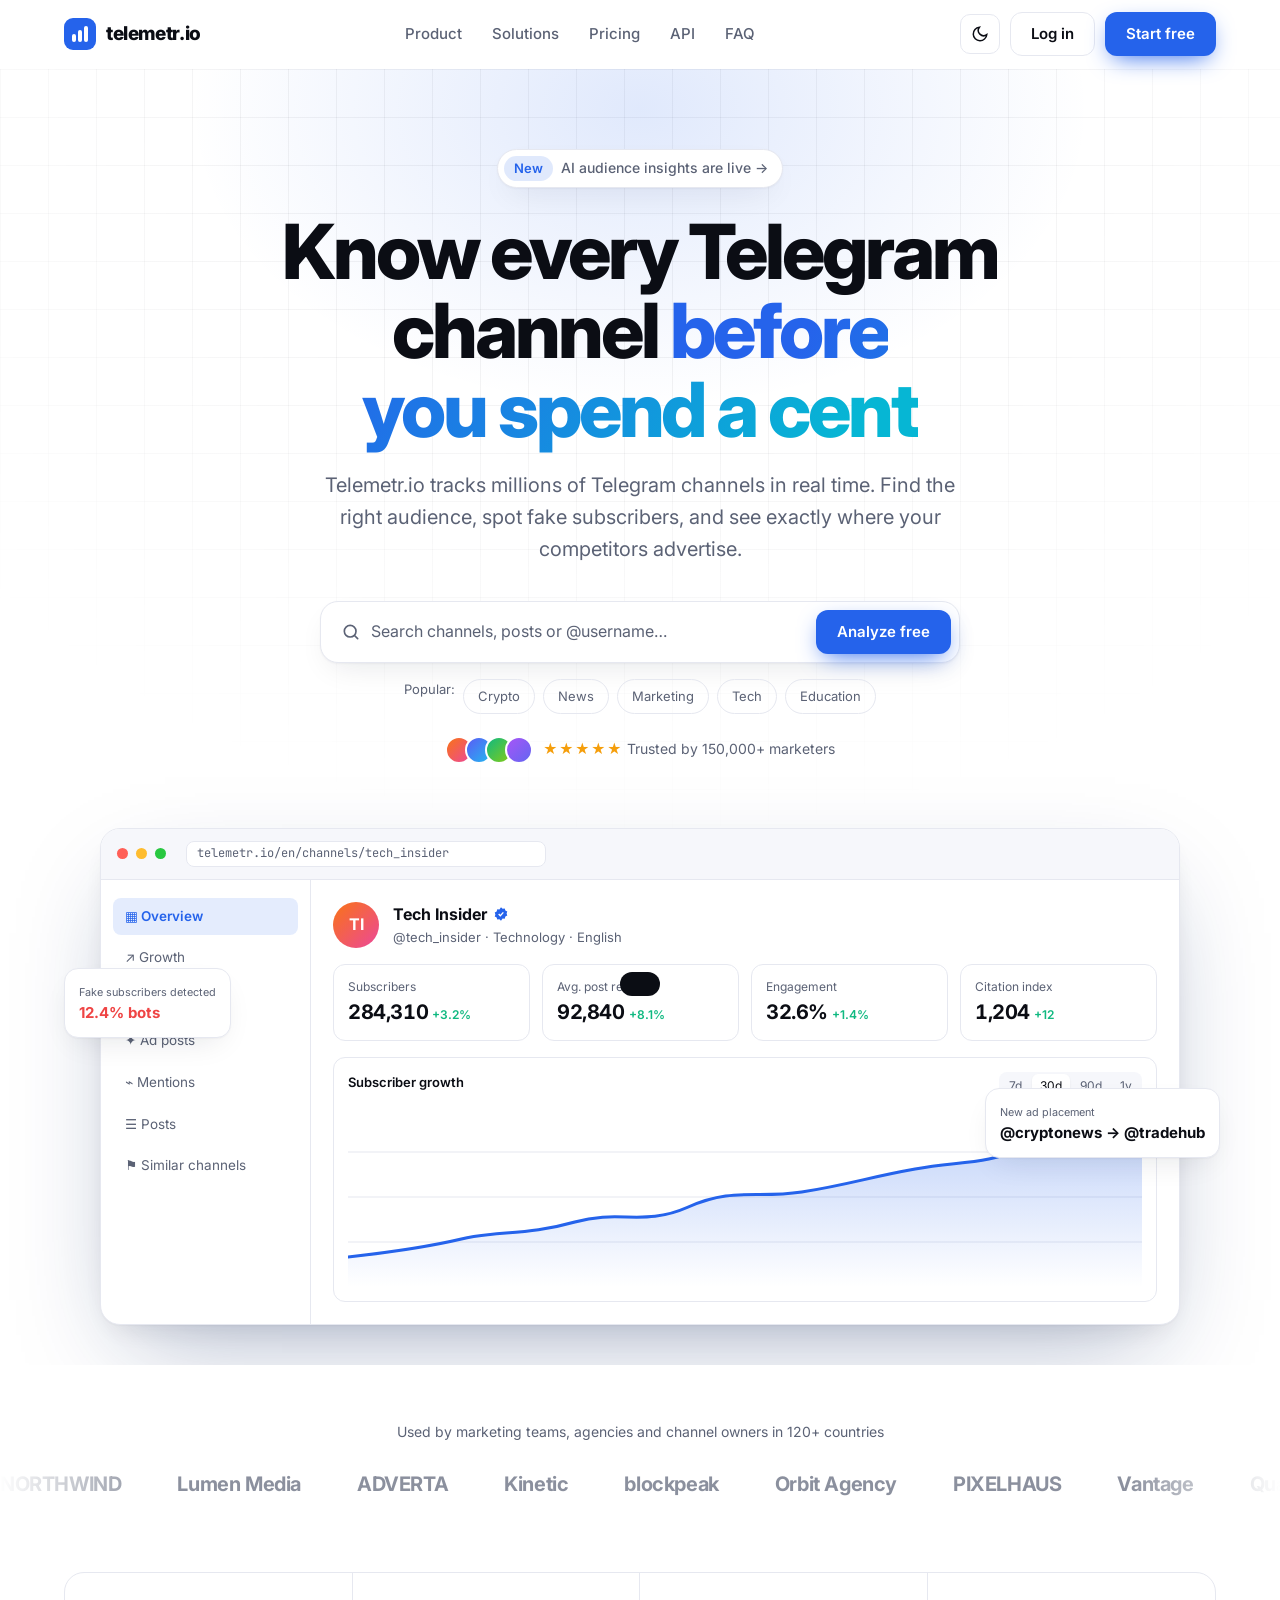
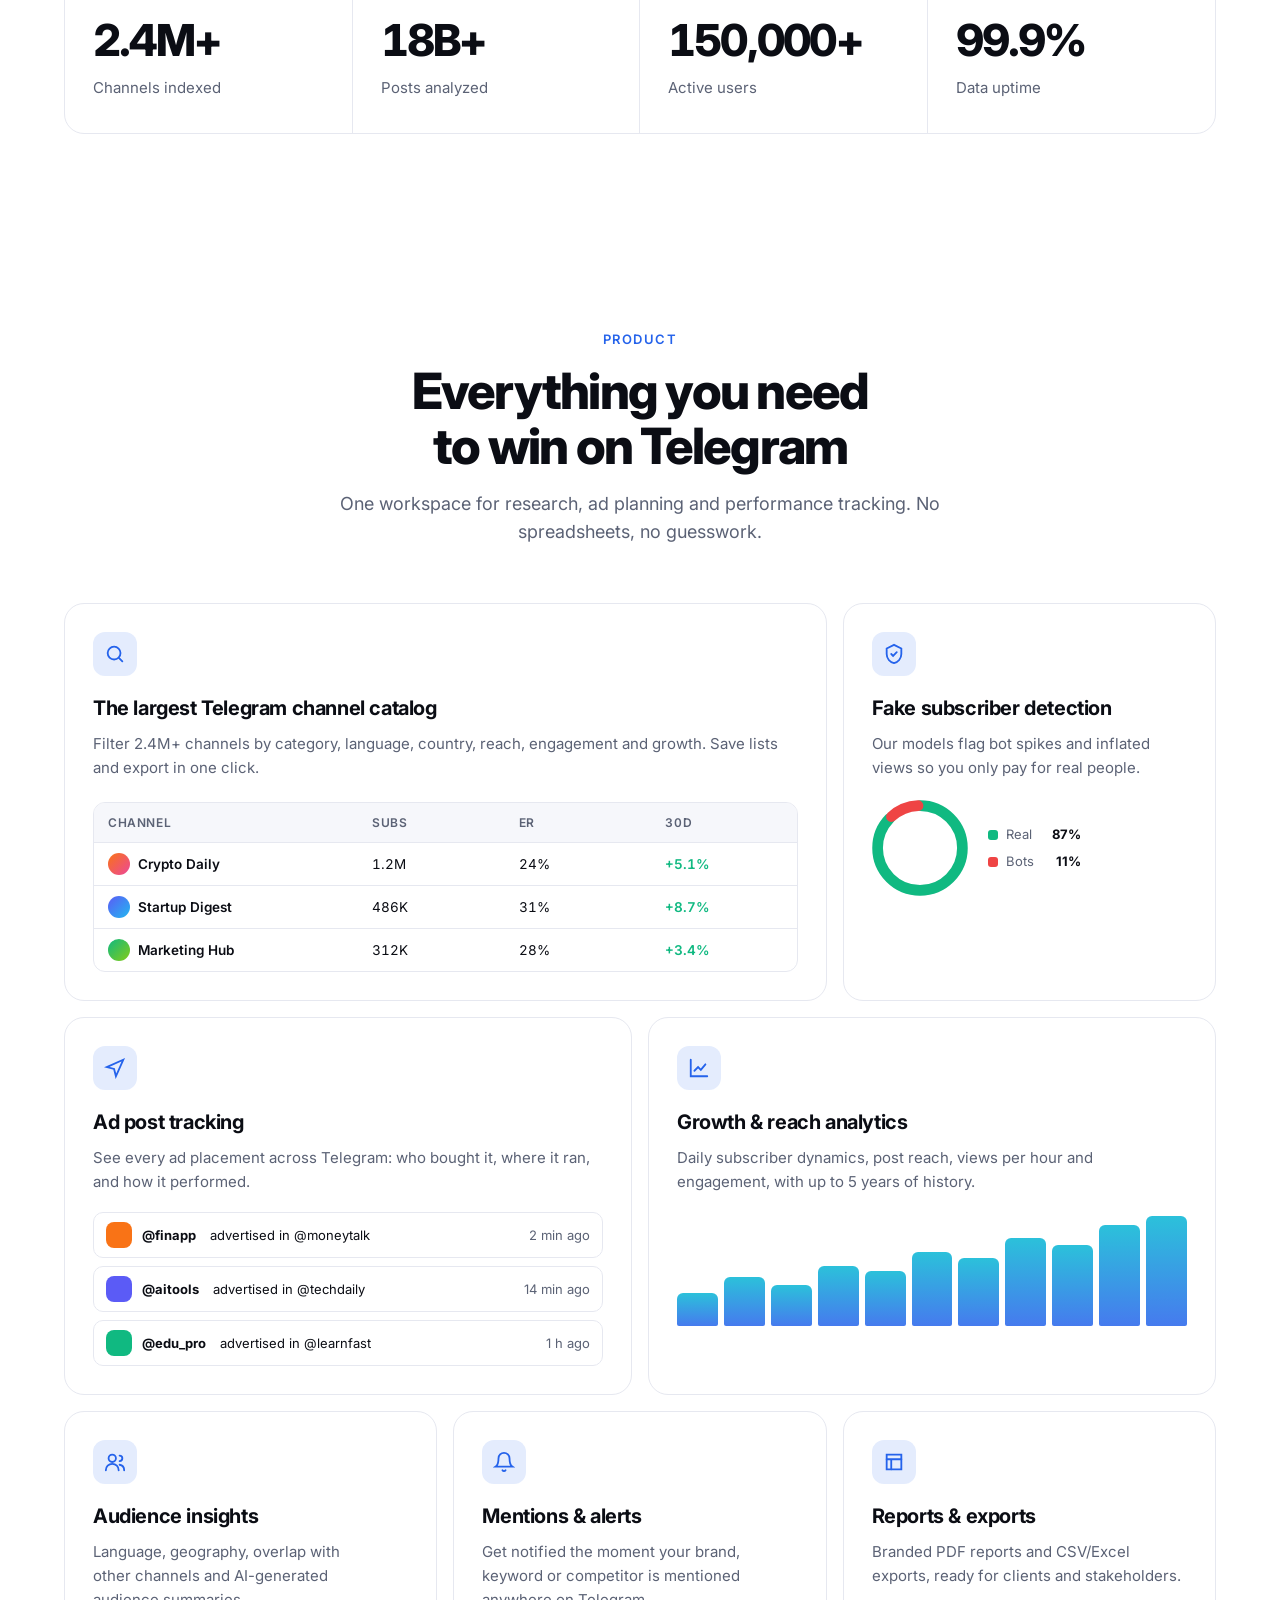
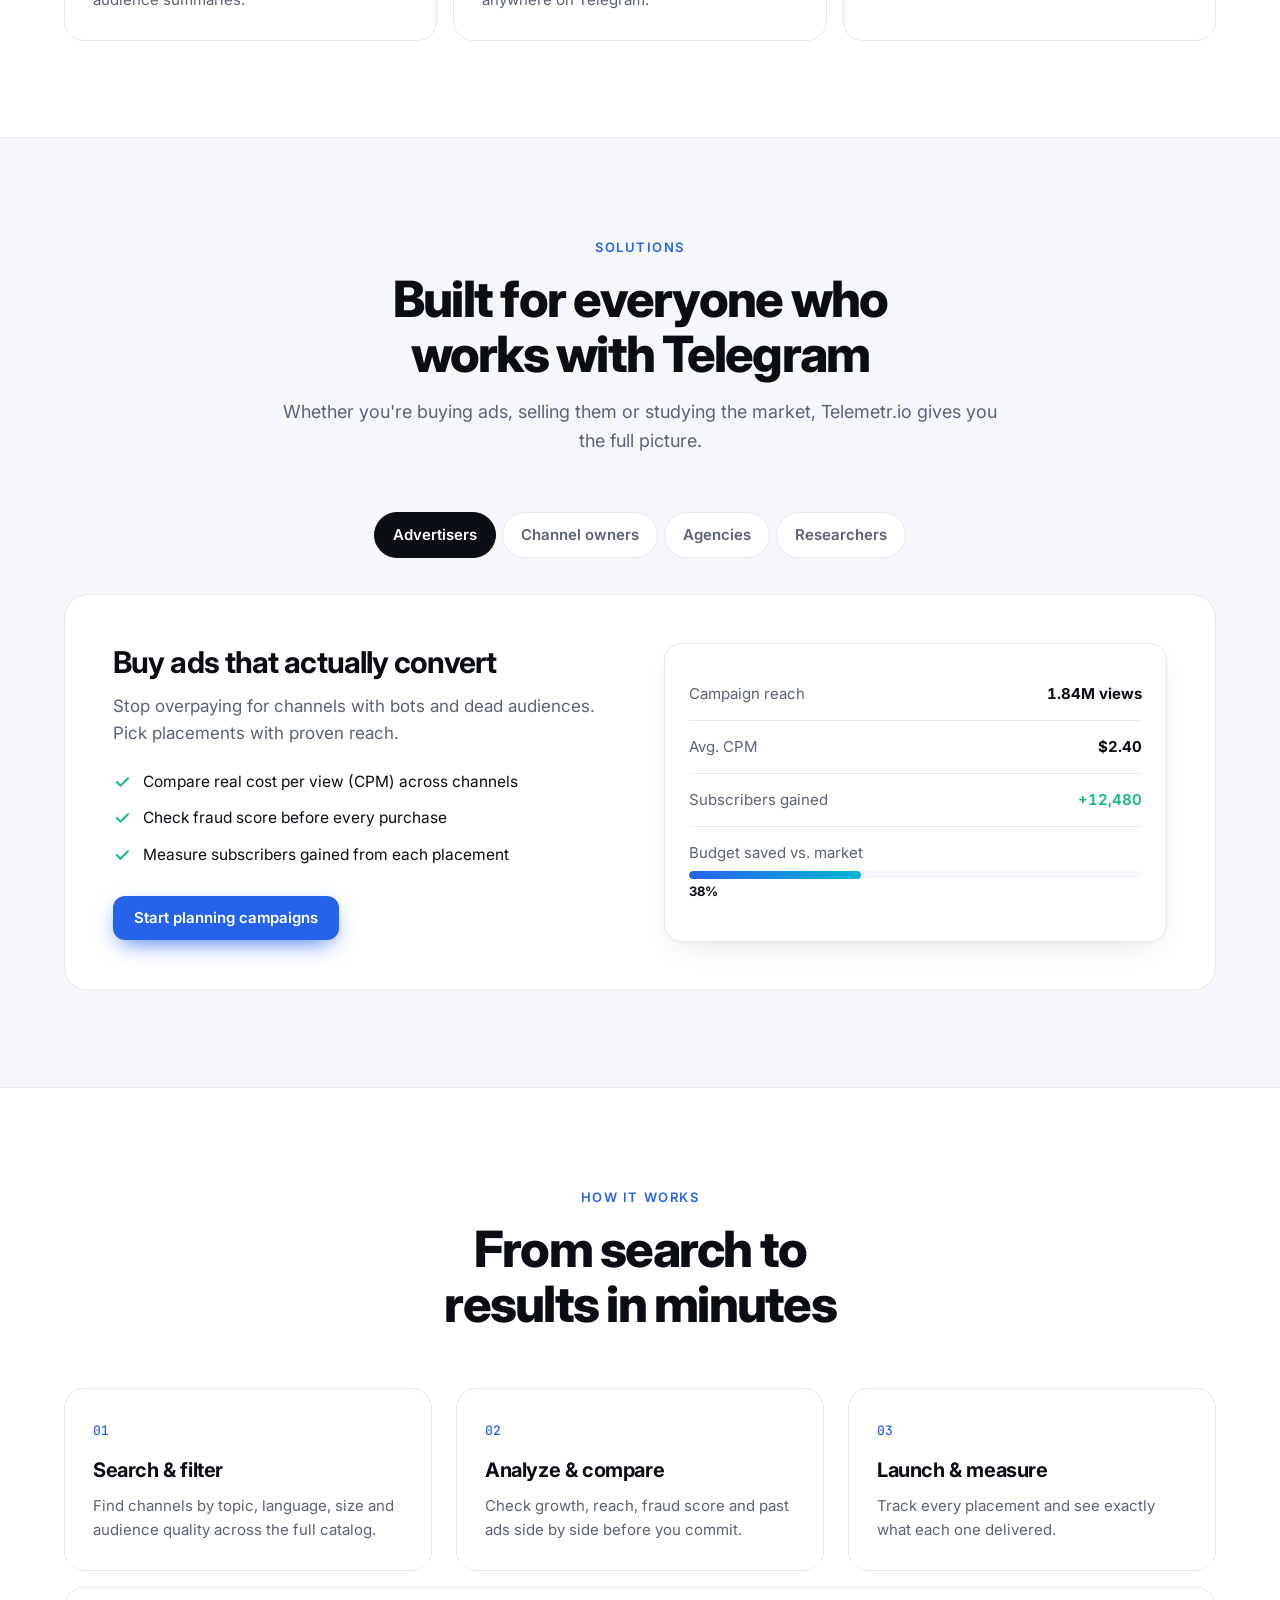
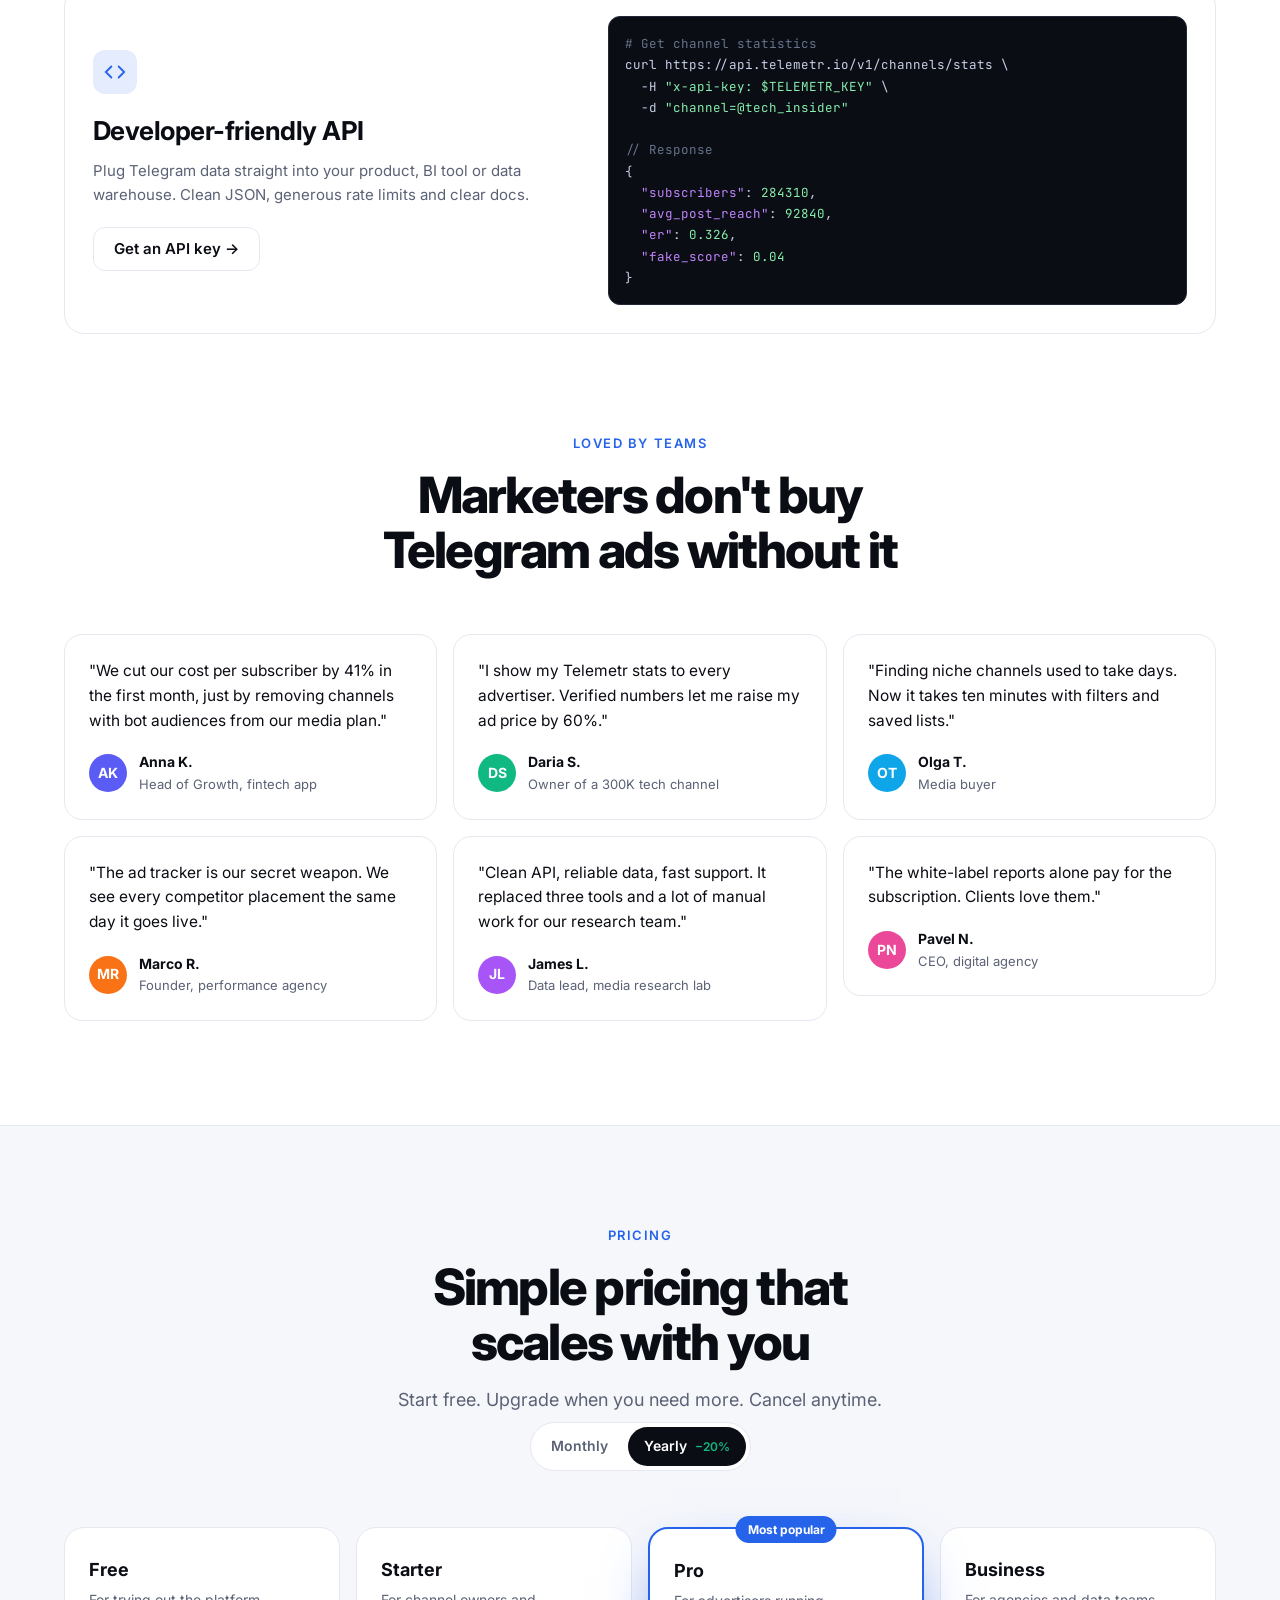
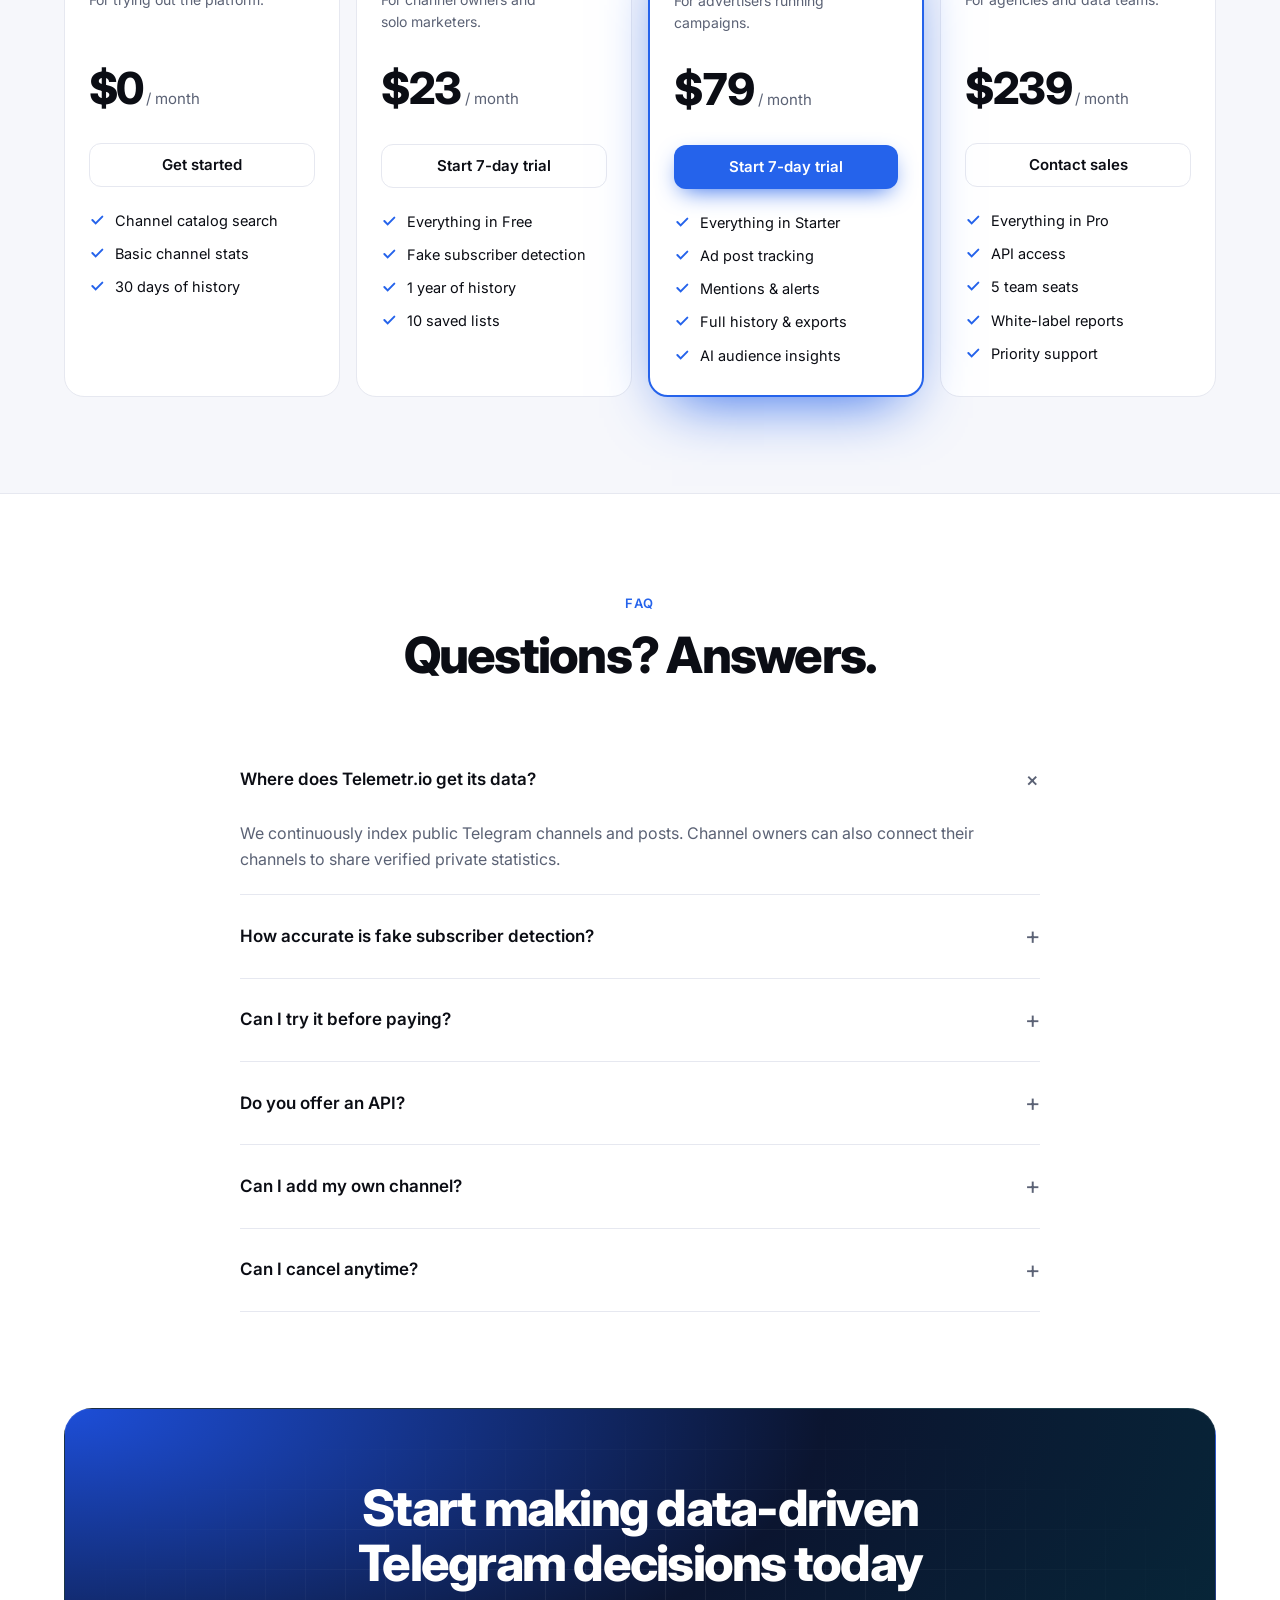
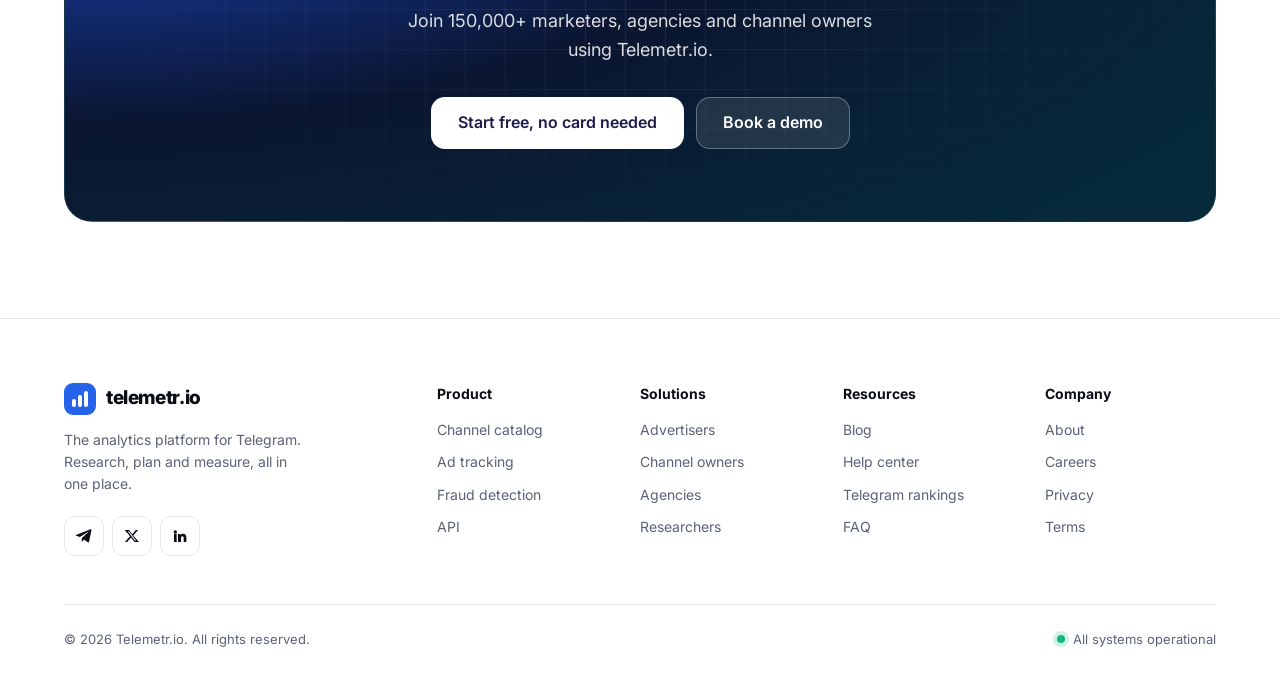
==== commit c7e92e98: "Apply ECC design, accessibility and SEO guidance - Replace purple gradients with a blue/cyan data pa" ====
--- a/index.html
+++ b/index.html
@@ -4,12 +4,17 @@
 <meta charset="utf-8" />
 <script>document.documentElement.classList.add('js')</script>
 <meta name="viewport" content="width=device-width, initial-scale=1" />
-<title>Telemetr.io — Telegram Analytics Platform</title>
-<meta name="description" content="Telemetr.io is the analytics platform for Telegram. Find channels, track ads, analyze audiences and grow faster with data on millions of channels." />
+<title>Telemetr.io: Telegram Channel Analytics &amp; Ad Tracking</title>
+<meta name="description" content="Telegram analytics for advertisers and channel owners. Search millions of channels, detect fake subscribers and track every ad placement." />
+<link rel="canonical" href="https://stas656.github.io/telemetrio-test/" />
+<meta property="og:type" content="website" />
+<meta property="og:url" content="https://stas656.github.io/telemetrio-test/" />
+<meta property="og:site_name" content="Telemetr.io" />
+<meta name="twitter:card" content="summary_large_image" />
 <meta property="og:title" content="Telemetr.io — Telegram Analytics Platform" />
 <meta property="og:description" content="Find channels, track ads and analyze audiences across millions of Telegram channels." />
-<meta name="theme-color" content="#0b0d14" />
-<link rel="icon" href="data:image/svg+xml,%3Csvg xmlns='http://www.w3.org/2000/svg' viewBox='0 0 32 32'%3E%3Crect width='32' height='32' rx='8' fill='%235b5bf6'/%3E%3Crect x='8' y='16' width='4' height='8' rx='2' fill='white'/%3E%3Crect x='14' y='11' width='4' height='13' rx='2' fill='white'/%3E%3Crect x='20' y='7' width='4' height='17' rx='2' fill='white'/%3E%3C/svg%3E" />
+<meta name="theme-color" content="#2563eb" />
+<link rel="icon" href="data:image/svg+xml,%3Csvg xmlns='http://www.w3.org/2000/svg' viewBox='0 0 32 32'%3E%3Crect width='32' height='32' rx='8' fill='%232563eb'/%3E%3Crect x='8' y='16' width='4' height='8' rx='2' fill='white'/%3E%3Crect x='14' y='11' width='4' height='13' rx='2' fill='white'/%3E%3Crect x='20' y='7' width='4' height='17' rx='2' fill='white'/%3E%3C/svg%3E" />
 <link rel="preconnect" href="https://fonts.googleapis.com" />
 <link rel="preconnect" href="https://fonts.gstatic.com" crossorigin />
 <link href="https://fonts.googleapis.com/css2?family=Inter:wght@400;500;600;700;800&family=JetBrains+Mono:wght@500&display=swap" rel="stylesheet" />
@@ -21,27 +26,27 @@
   --text: #0b0d14;
   --muted: #5b6275;
   --border: #e6e8f0;
-  --brand: #5b5bf6;
-  --brand-2: #22b8f0;
+  --brand: #2563eb;
+  --brand-2: #06b6d4;
   --brand-ink: #ffffff;
   --accent: #10b981;
   --danger: #ef4444;
   --shadow: 0 1px 2px rgba(16,24,40,.04), 0 12px 32px -12px rgba(16,24,40,.12);
-  --glow: rgba(91,91,246,.18);
+  --glow: rgba(37,99,235,.14);
   --grid: rgba(11,13,20,.05);
   color-scheme: light;
 }
 @media (prefers-color-scheme: dark) {
   :root:not([data-theme="light"]) {
     --bg: #0b0d14; --bg-soft: #10131c; --bg-card: #131724; --text: #eef0f7; --muted: #9aa3b8;
-    --border: #232838; --brand: #7c7cff; --brand-2: #38c8ff; --glow: rgba(124,124,255,.22);
+    --border: #232838; --brand: #4f8cff; --brand-2: #22d3ee; --glow: rgba(79,140,255,.20);
     --shadow: 0 1px 2px rgba(0,0,0,.3), 0 20px 40px -20px rgba(0,0,0,.6); --grid: rgba(255,255,255,.04);
     color-scheme: dark;
   }
 }
 :root[data-theme="dark"] {
   --bg: #0b0d14; --bg-soft: #10131c; --bg-card: #131724; --text: #eef0f7; --muted: #9aa3b8;
-  --border: #232838; --brand: #7c7cff; --brand-2: #38c8ff; --glow: rgba(124,124,255,.22);
+  --border: #232838; --brand: #4f8cff; --brand-2: #22d3ee; --glow: rgba(79,140,255,.20);
   --shadow: 0 1px 2px rgba(0,0,0,.3), 0 20px 40px -20px rgba(0,0,0,.6); --grid: rgba(255,255,255,.04);
   color-scheme: dark;
 }
@@ -49,6 +54,11 @@
 html { scroll-behavior: smooth; }
 body { font-family: Inter, system-ui, -apple-system, sans-serif; background: var(--bg); color: var(--text); line-height: 1.6; -webkit-font-smoothing: antialiased; overflow-x: hidden; }
 a { color: inherit; text-decoration: none; }
+:focus-visible { outline: 3px solid var(--brand); outline-offset: 3px; border-radius: 6px; }
+.search:focus-within { border-color: var(--brand); box-shadow: 0 0 0 4px color-mix(in srgb, var(--brand) 18%, transparent), var(--shadow); }
+.search input:focus-visible { outline: none; }
+.skip { position: absolute; left: 16px; top: -60px; z-index: 200; background: var(--text); color: var(--bg); padding: 10px 16px; border-radius: 10px; font-weight: 600; }
+.skip:focus { top: 12px; }
 img, svg { display: block; }
 .container { max-width: 1200px; margin: 0 auto; padding: 0 24px; }
 @media (max-width: 640px) { .container { padding: 0 16px; } }
@@ -56,7 +66,8 @@
 /* Buttons */
 .btn { display: inline-flex; align-items: center; justify-content: center; gap: 8px; height: 44px; padding: 0 20px; border-radius: 12px; font-weight: 600; font-size: 15px; border: 1px solid transparent; cursor: pointer; transition: transform .15s, box-shadow .2s, background .2s; white-space: nowrap; font-family: inherit; }
 .btn:hover { transform: translateY(-1px); }
-.btn-primary { background: linear-gradient(135deg, var(--brand), #8b5cf6); color: #fff; box-shadow: 0 8px 24px -8px var(--brand); }
+.btn:active, .tab:active, .billing button:active { transform: scale(.97); }
+.btn-primary { background: var(--brand); color: #fff; box-shadow: 0 8px 24px -8px var(--brand); }
 .btn-primary:hover { box-shadow: 0 12px 32px -8px var(--brand); }
 .btn-ghost { background: var(--bg-card); border-color: var(--border); color: var(--text); }
 .btn-lg { height: 52px; padding: 0 26px; font-size: 16px; border-radius: 14px; }
@@ -66,7 +77,7 @@
 .nav.scrolled { border-bottom-color: var(--border); }
 .nav-inner { display: flex; align-items: center; justify-content: space-between; height: 68px; gap: 24px; }
 .logo { display: flex; align-items: center; gap: 10px; font-weight: 800; font-size: 19px; letter-spacing: -.02em; }
-.logo-mark { width: 32px; height: 32px; border-radius: 9px; background: linear-gradient(135deg, var(--brand), #8b5cf6); display: grid; place-items: center; }
+.logo-mark { width: 32px; height: 32px; border-radius: 9px; background: var(--brand); display: grid; place-items: center; }
 .nav-links { display: flex; gap: 30px; font-size: 15px; color: var(--muted); font-weight: 500; }
 .nav-links a:hover { color: var(--text); }
 .nav-actions { display: flex; align-items: center; gap: 10px; }
@@ -87,8 +98,11 @@
 .hero-inner { position: relative; z-index: 1; text-align: center; }
 .pill { display: inline-flex; align-items: center; gap: 8px; padding: 6px 14px 6px 6px; border-radius: 999px; border: 1px solid var(--border); background: var(--bg-card); font-size: 14px; color: var(--muted); font-weight: 500; box-shadow: var(--shadow); }
 .pill b { background: color-mix(in srgb, var(--brand) 14%, transparent); color: var(--brand); padding: 2px 10px; border-radius: 999px; font-weight: 600; font-size: 13px; }
+h1, h2, h3, summary { text-wrap: balance; }
+p, li { text-wrap: pretty; }
+.kpi strong, .amount strong, .stat strong, .metric-row b, .mini-row span { font-variant-numeric: tabular-nums; }
 h1 { font-size: clamp(40px, 6.4vw, 76px); line-height: 1.04; letter-spacing: -.04em; font-weight: 800; margin: 24px auto 20px; max-width: 920px; }
-.grad { background: linear-gradient(120deg, var(--brand) 10%, #a855f7 50%, var(--brand-2) 90%); -webkit-background-clip: text; background-clip: text; color: transparent; }
+.grad { background: linear-gradient(120deg, var(--brand) 20%, var(--brand-2) 90%); -webkit-background-clip: text; background-clip: text; color: transparent; }
 .lead { font-size: clamp(17px, 2vw, 20px); color: var(--muted); max-width: 660px; margin: 0 auto; }
 
 .search { margin: 36px auto 0; max-width: 640px; display: flex; gap: 8px; padding: 8px; border-radius: 18px; background: var(--bg-card); border: 1px solid var(--border); box-shadow: var(--shadow); }
@@ -96,7 +110,7 @@
 .search input { flex: 1; border: 0; outline: 0; background: transparent; font: inherit; font-size: 16px; color: var(--text); min-width: 0; }
 .search input::placeholder { color: var(--muted); }
 .tags { display: flex; flex-wrap: wrap; justify-content: center; gap: 8px; margin-top: 16px; font-size: 13px; color: var(--muted); }
-.tags button { font: inherit; border: 1px solid var(--border); background: transparent; color: var(--muted); padding: 4px 12px; border-radius: 999px; cursor: pointer; }
+.tags button { font: inherit; border: 1px solid var(--border); background: transparent; color: var(--muted); padding: 6px 14px; min-height: 32px; border-radius: 999px; cursor: pointer; }
 .tags button:hover { color: var(--text); border-color: var(--brand); }
 @media (max-width: 480px) { .nav-actions .btn-primary { height: 40px; padding: 0 14px; font-size: 14px; } .logo { font-size: 17px; } }
 @media (max-width: 560px) { .search { flex-direction: column; } .search .btn { width: 100%; } .search-field { height: 44px; } }
@@ -109,7 +123,7 @@
 
 /* Dashboard mock */
 .mock-wrap { position: relative; margin: 64px auto 0; max-width: 1080px; perspective: 2000px; }
-.mock { border-radius: 20px; border: 1px solid var(--border); background: var(--bg-card); box-shadow: 0 40px 100px -30px rgba(40,40,120,.35), var(--shadow); overflow: hidden; transform: rotateX(8deg); transform-origin: top; transition: transform .8s cubic-bezier(.2,.8,.2,1); }
+.mock { border-radius: 20px; border: 1px solid var(--border); background: var(--bg-card); box-shadow: 0 40px 100px -30px rgba(15,40,100,.35), var(--shadow); overflow: hidden; transform: rotateX(8deg); transform-origin: top; transition: transform .8s cubic-bezier(.2,.8,.2,1); }
 .mock.flat { transform: rotateX(0); }
 .mock-bar { display: flex; align-items: center; gap: 8px; padding: 12px 16px; border-bottom: 1px solid var(--border); background: var(--bg-soft); }
 .dot { width: 11px; height: 11px; border-radius: 50%; }
@@ -206,7 +220,7 @@
 
 /* Use cases tabs */
 .tabs { display: flex; justify-content: center; gap: 6px; flex-wrap: wrap; margin-bottom: 36px; }
-.tab { font: inherit; font-weight: 600; font-size: 15px; padding: 10px 18px; border-radius: 999px; border: 1px solid var(--border); background: var(--bg-card); color: var(--muted); cursor: pointer; transition: all .2s; }
+.tab { font: inherit; font-weight: 600; font-size: 15px; padding: 10px 18px; border-radius: 999px; border: 1px solid var(--border); background: var(--bg-card); color: var(--muted); cursor: pointer; transition: background-color .2s, color .2s, border-color .2s, transform .15s; }
 .tab.active { background: var(--text); color: var(--bg); border-color: var(--text); }
 .panel { display: none; grid-template-columns: 1fr 1fr; gap: 48px; align-items: center; background: var(--bg-soft); border: 1px solid var(--border); border-radius: 24px; padding: 48px; }
 .panel.active { display: grid; animation: fade .4s; }
@@ -248,7 +262,7 @@
 .prices { display: grid; grid-template-columns: repeat(4, 1fr); gap: 16px; align-items: stretch; }
 .price { border: 1px solid var(--border); border-radius: 20px; padding: 28px 24px; background: var(--bg-card); display: flex; flex-direction: column; }
 .price.pop { border: 2px solid var(--brand); position: relative; box-shadow: 0 24px 60px -24px var(--brand); }
-.badge { position: absolute; top: -13px; left: 50%; transform: translateX(-50%); background: linear-gradient(135deg, var(--brand), #8b5cf6); color: #fff; font-size: 12px; font-weight: 700; padding: 4px 12px; border-radius: 999px; white-space: nowrap; }
+.badge { position: absolute; top: -13px; left: 50%; transform: translateX(-50%); background: var(--brand); color: #fff; font-size: 12px; font-weight: 700; padding: 4px 12px; border-radius: 999px; white-space: nowrap; }
 .price h3 { font-size: 18px; }
 .price .desc { color: var(--muted); font-size: 14px; min-height: 44px; margin-top: 4px; }
 .amount { margin: 20px 0; display: flex; align-items: baseline; gap: 4px; }
@@ -271,7 +285,7 @@
 details p { color: var(--muted); padding: 0 0 22px; font-size: 16px; }
 
 /* CTA */
-.cta { position: relative; overflow: hidden; border-radius: 28px; padding: 72px 32px; text-align: center; background: linear-gradient(135deg, #3b3bd6, #7c3aed 55%, #0ea5e9); color: #fff; }
+.cta { position: relative; overflow: hidden; border-radius: 28px; padding: 72px 32px; text-align: center; background: radial-gradient(120% 140% at 0% 0%, #1d4ed8 0%, #0b1530 55%, #062a3a 100%); color: #fff; border: 1px solid rgba(255,255,255,.08); }
 .cta::before { content: ""; position: absolute; inset: 0; background-image: linear-gradient(rgba(255,255,255,.08) 1px, transparent 1px), linear-gradient(90deg, rgba(255,255,255,.08) 1px, transparent 1px); background-size: 40px 40px; mask-image: radial-gradient(ellipse at center, #000, transparent 75%); }
 .cta > * { position: relative; }
 .cta h2 { color: #fff; }
@@ -302,14 +316,16 @@
 .toast { position: fixed; bottom: 24px; left: 50%; transform: translate(-50%, 120px); background: var(--text); color: var(--bg); padding: 12px 20px; border-radius: 12px; font-size: 14px; font-weight: 500; transition: transform .3s; z-index: 100; max-width: calc(100% - 32px); }
 .toast.show { transform: translate(-50%, 0); }
 </style>
+<script type="application/ld+json">[{"@context": "https://schema.org", "@type": "Organization", "name": "Telemetr.io", "url": "https://telemetr.io"}, {"@context": "https://schema.org", "@type": "SoftwareApplication", "name": "Telemetr.io", "applicationCategory": "BusinessApplication", "operatingSystem": "Web", "offers": {"@type": "Offer", "price": "0", "priceCurrency": "USD"}}, {"@context": "https://schema.org", "@type": "FAQPage", "mainEntity": [{"@type": "Question", "name": "Where does Telemetr.io get its data?", "acceptedAnswer": {"@type": "Answer", "text": "We continuously index public Telegram channels and posts. Channel owners can also connect their channels to share verified private statistics."}}, {"@type": "Question", "name": "How accurate is fake subscriber detection?", "acceptedAnswer": {"@type": "Answer", "text": "Our models analyze subscriber growth patterns, view dynamics and engagement anomalies. They catch the vast majority of bot campaigns and are retrained regularly as fraud tactics change."}}, {"@type": "Question", "name": "Can I try it before paying?", "acceptedAnswer": {"@type": "Answer", "text": "Yes. The Free plan is free forever, and all paid plans come with a 7-day trial. No credit card is required to start."}}, {"@type": "Question", "name": "Do you offer an API?", "acceptedAnswer": {"@type": "Answer", "text": "Yes. The REST API is included in the Business plan, and custom volumes are available on request."}}, {"@type": "Question", "name": "Can I add my own channel?", "acceptedAnswer": {"@type": "Answer", "text": "Absolutely. Add your channel for free, verify ownership and get a public media kit you can share with advertisers."}}, {"@type": "Question", "name": "Can I cancel anytime?", "acceptedAnswer": {"@type": "Answer", "text": "Yes. You can cancel or change your plan at any time from your account settings. No long-term contracts."}}]}]</script>
 </head>
 <body>
+<a class="skip" href="#main">Skip to content</a>
 
 <!-- NAV -->
 <header class="nav" id="nav">
   <div class="container nav-inner">
     <a href="#" class="logo" aria-label="Telemetr.io home">
-      <span class="logo-mark"><svg width="18" height="18" viewBox="0 0 18 18" fill="#fff"><rect x="1" y="9" width="4" height="8" rx="2"/><rect x="7" y="5" width="4" height="12" rx="2"/><rect x="13" y="1" width="4" height="16" rx="2"/></svg></span>
+      <span class="logo-mark"><svg aria-hidden="true" width="18" height="18" viewBox="0 0 18 18" fill="#fff"><rect x="1" y="9" width="4" height="8" rx="2"/><rect x="7" y="5" width="4" height="12" rx="2"/><rect x="13" y="1" width="4" height="16" rx="2"/></svg></span>
       telemetr.io
     </a>
     <nav class="nav-links" id="navLinks">
@@ -321,18 +337,18 @@
     </nav>
     <div class="nav-actions">
       <button class="icon-btn" id="themeBtn" aria-label="Toggle theme">
-        <svg width="18" height="18" viewBox="0 0 24 24" fill="none" stroke="currentColor" stroke-width="2" stroke-linecap="round"><path d="M21 12.8A9 9 0 1 1 11.2 3a7 7 0 0 0 9.8 9.8z"/></svg>
+        <svg aria-hidden="true" width="18" height="18" viewBox="0 0 24 24" fill="none" stroke="currentColor" stroke-width="2" stroke-linecap="round"><path d="M21 12.8A9 9 0 1 1 11.2 3a7 7 0 0 0 9.8 9.8z"/></svg>
       </button>
       <a href="#pricing" class="btn btn-ghost">Log in</a>
       <a href="#pricing" class="btn btn-primary">Start free</a>
-      <button class="icon-btn menu-btn" id="menuBtn" aria-label="Open menu">
-        <svg width="18" height="18" viewBox="0 0 24 24" fill="none" stroke="currentColor" stroke-width="2" stroke-linecap="round"><path d="M4 7h16M4 12h16M4 17h16"/></svg>
+      <button class="icon-btn menu-btn" id="menuBtn" aria-label="Menu" aria-expanded="false" aria-controls="navLinks">
+        <svg aria-hidden="true" width="18" height="18" viewBox="0 0 24 24" fill="none" stroke="currentColor" stroke-width="2" stroke-linecap="round"><path d="M4 7h16M4 12h16M4 17h16"/></svg>
       </button>
     </div>
   </div>
 </header>
 
-<main>
+<main id="main">
 <!-- HERO -->
 <div class="hero">
   <div class="container hero-inner">
@@ -342,7 +358,7 @@
 
     <form class="search" id="searchForm">
       <label class="search-field">
-        <svg width="20" height="20" viewBox="0 0 24 24" fill="none" stroke="currentColor" stroke-width="2" stroke-linecap="round" style="color:var(--muted)"><circle cx="11" cy="11" r="7"/><path d="m20 20-3.5-3.5"/></svg>
+        <svg aria-hidden="true" width="20" height="20" viewBox="0 0 24 24" fill="none" stroke="currentColor" stroke-width="2" stroke-linecap="round" style="color:var(--muted)"><circle cx="11" cy="11" r="7"/><path d="m20 20-3.5-3.5"/></svg>
         <input id="q" type="text" placeholder="Search channels, posts or @username…" aria-label="Search Telegram channels" />
       </label>
       <button class="btn btn-primary" type="submit">Analyze free</button>
@@ -454,7 +470,7 @@
 
     <div class="bento">
       <div class="card span-4 reveal">
-        <div class="ico"><svg width="22" height="22" viewBox="0 0 24 24" fill="none" stroke="currentColor" stroke-width="2" stroke-linecap="round"><circle cx="11" cy="11" r="7"/><path d="m20 20-3.5-3.5"/></svg></div>
+        <div class="ico"><svg aria-hidden="true" width="22" height="22" viewBox="0 0 24 24" fill="none" stroke="currentColor" stroke-width="2" stroke-linecap="round"><circle cx="11" cy="11" r="7"/><path d="m20 20-3.5-3.5"/></svg></div>
         <h3>The largest Telegram channel catalog</h3>
         <p>Filter 2.4M+ channels by category, language, country, reach, engagement and growth. Save lists and export in one click.</p>
         <div class="mini-table">
@@ -466,7 +482,7 @@
       </div>
 
       <div class="card span-2 reveal">
-        <div class="ico"><svg width="22" height="22" viewBox="0 0 24 24" fill="none" stroke="currentColor" stroke-width="2" stroke-linecap="round"><path d="M12 2 4 6v6c0 5 3.5 9 8 10 4.5-1 8-5 8-10V6z"/><path d="m9 12 2 2 4-4"/></svg></div>
+        <div class="ico"><svg aria-hidden="true" width="22" height="22" viewBox="0 0 24 24" fill="none" stroke="currentColor" stroke-width="2" stroke-linecap="round"><path d="M12 2 4 6v6c0 5 3.5 9 8 10 4.5-1 8-5 8-10V6z"/><path d="m9 12 2 2 4-4"/></svg></div>
         <h3>Fake subscriber detection</h3>
         <p>Our models flag bot spikes and inflated views so you only pay for real people.</p>
         <div class="donut-wrap">
@@ -483,7 +499,7 @@
       </div>
 
       <div class="card span-3 reveal">
-        <div class="ico"><svg width="22" height="22" viewBox="0 0 24 24" fill="none" stroke="currentColor" stroke-width="2" stroke-linecap="round"><path d="M3 11l18-8-8 18-2-8z"/></svg></div>
+        <div class="ico"><svg aria-hidden="true" width="22" height="22" viewBox="0 0 24 24" fill="none" stroke="currentColor" stroke-width="2" stroke-linecap="round"><path d="M3 11l18-8-8 18-2-8z"/></svg></div>
         <h3>Ad post tracking</h3>
         <p>See every ad placement across Telegram: who bought it, where it ran, and how it performed.</p>
         <div class="ad-feed">
@@ -494,7 +510,7 @@
       </div>
 
       <div class="card span-3 reveal">
-        <div class="ico"><svg width="22" height="22" viewBox="0 0 24 24" fill="none" stroke="currentColor" stroke-width="2" stroke-linecap="round"><path d="M3 3v18h18"/><path d="m7 15 4-4 3 3 5-6"/></svg></div>
+        <div class="ico"><svg aria-hidden="true" width="22" height="22" viewBox="0 0 24 24" fill="none" stroke="currentColor" stroke-width="2" stroke-linecap="round"><path d="M3 3v18h18"/><path d="m7 15 4-4 3 3 5-6"/></svg></div>
         <h3>Growth &amp; reach analytics</h3>
         <p>Daily subscriber dynamics, post reach, views per hour and engagement, with up to 5 years of history.</p>
         <div class="bars">
@@ -503,17 +519,17 @@
       </div>
 
       <div class="card span-2 reveal">
-        <div class="ico"><svg width="22" height="22" viewBox="0 0 24 24" fill="none" stroke="currentColor" stroke-width="2" stroke-linecap="round"><circle cx="9" cy="8" r="4"/><path d="M2 21c0-4 3-7 7-7s7 3 7 7"/><path d="M17 11a3 3 0 1 0 0-6M22 21c0-3-2-5.5-5-6"/></svg></div>
+        <div class="ico"><svg aria-hidden="true" width="22" height="22" viewBox="0 0 24 24" fill="none" stroke="currentColor" stroke-width="2" stroke-linecap="round"><circle cx="9" cy="8" r="4"/><path d="M2 21c0-4 3-7 7-7s7 3 7 7"/><path d="M17 11a3 3 0 1 0 0-6M22 21c0-3-2-5.5-5-6"/></svg></div>
         <h3>Audience insights</h3>
         <p>Language, geography, overlap with other channels and AI-generated audience summaries.</p>
       </div>
       <div class="card span-2 reveal">
-        <div class="ico"><svg width="22" height="22" viewBox="0 0 24 24" fill="none" stroke="currentColor" stroke-width="2" stroke-linecap="round"><path d="M18 8A6 6 0 0 0 6 8c0 7-3 9-3 9h18s-3-2-3-9"/><path d="M13.7 21a2 2 0 0 1-3.4 0"/></svg></div>
+        <div class="ico"><svg aria-hidden="true" width="22" height="22" viewBox="0 0 24 24" fill="none" stroke="currentColor" stroke-width="2" stroke-linecap="round"><path d="M18 8A6 6 0 0 0 6 8c0 7-3 9-3 9h18s-3-2-3-9"/><path d="M13.7 21a2 2 0 0 1-3.4 0"/></svg></div>
         <h3>Mentions &amp; alerts</h3>
         <p>Get notified the moment your brand, keyword or competitor is mentioned anywhere on Telegram.</p>
       </div>
       <div class="card span-2 reveal">
-        <div class="ico"><svg width="22" height="22" viewBox="0 0 24 24" fill="none" stroke="currentColor" stroke-width="2" stroke-linecap="round"><path d="M4 4h16v16H4z"/><path d="M4 9h16M9 20V9"/></svg></div>
+        <div class="ico"><svg aria-hidden="true" width="22" height="22" viewBox="0 0 24 24" fill="none" stroke="currentColor" stroke-width="2" stroke-linecap="round"><path d="M4 4h16v16H4z"/><path d="M4 9h16M9 20V9"/></svg></div>
         <h3>Reports &amp; exports</h3>
         <p>Branded PDF reports and CSV/Excel exports, ready for clients and stakeholders.</p>
       </div>
@@ -529,21 +545,21 @@
       <h2>Built for everyone who works with Telegram</h2>
       <p>Whether you're buying ads, selling them or studying the market, Telemetr.io gives you the full picture.</p>
     </div>
-    <div class="tabs" role="tablist">
-      <button class="tab active" data-tab="adv" role="tab">Advertisers</button>
-      <button class="tab" data-tab="own" role="tab">Channel owners</button>
-      <button class="tab" data-tab="agc" role="tab">Agencies</button>
-      <button class="tab" data-tab="res" role="tab">Researchers</button>
-    </div>
-
-    <div class="panel active" id="adv" style="background:var(--bg)">
+    <div class="tabs" role="tablist" aria-label="Who Telemetr.io is for">
+      <button class="tab active" data-tab="adv" role="tab" id="tab-adv" aria-controls="adv" aria-selected="true" tabindex="0">Advertisers</button>
+      <button class="tab" data-tab="own" role="tab" id="tab-own" aria-controls="own" aria-selected="false" tabindex="-1">Channel owners</button>
+      <button class="tab" data-tab="agc" role="tab" id="tab-agc" aria-controls="agc" aria-selected="false" tabindex="-1">Agencies</button>
+      <button class="tab" data-tab="res" role="tab" id="tab-res" aria-controls="res" aria-selected="false" tabindex="-1">Researchers</button>
+    </div>
+
+    <div class="panel active" id="adv" role="tabpanel" aria-labelledby="tab-adv" style="background:var(--bg)">
       <div>
         <h3>Buy ads that actually convert</h3>
         <p>Stop overpaying for channels with bots and dead audiences. Pick placements with proven reach.</p>
         <ul class="checks">
-          <li><svg width="18" height="18" viewBox="0 0 24 24" fill="none" stroke="currentColor" stroke-width="2.5" stroke-linecap="round"><path d="m5 12 5 5L20 7"/></svg>Compare real cost per view (CPM) across channels</li>
-          <li><svg width="18" height="18" viewBox="0 0 24 24" fill="none" stroke="currentColor" stroke-width="2.5" stroke-linecap="round"><path d="m5 12 5 5L20 7"/></svg>Check fraud score before every purchase</li>
-          <li><svg width="18" height="18" viewBox="0 0 24 24" fill="none" stroke="currentColor" stroke-width="2.5" stroke-linecap="round"><path d="m5 12 5 5L20 7"/></svg>Measure subscribers gained from each placement</li>
+          <li><svg aria-hidden="true" width="18" height="18" viewBox="0 0 24 24" fill="none" stroke="currentColor" stroke-width="2.5" stroke-linecap="round"><path d="m5 12 5 5L20 7"/></svg>Compare real cost per view (CPM) across channels</li>
+          <li><svg aria-hidden="true" width="18" height="18" viewBox="0 0 24 24" fill="none" stroke="currentColor" stroke-width="2.5" stroke-linecap="round"><path d="m5 12 5 5L20 7"/></svg>Check fraud score before every purchase</li>
+          <li><svg aria-hidden="true" width="18" height="18" viewBox="0 0 24 24" fill="none" stroke="currentColor" stroke-width="2.5" stroke-linecap="round"><path d="m5 12 5 5L20 7"/></svg>Measure subscribers gained from each placement</li>
         </ul>
         <a href="#pricing" class="btn btn-primary">Start planning campaigns</a>
       </div>
@@ -555,14 +571,14 @@
       </div>
     </div>
 
-    <div class="panel" id="own" style="background:var(--bg)">
+    <div class="panel" id="own" role="tabpanel" aria-labelledby="tab-own" style="background:var(--bg)">
       <div>
         <h3>Grow your channel and sell ads for more</h3>
         <p>Prove your audience is real and show advertisers the numbers they want to see.</p>
         <ul class="checks">
-          <li><svg width="18" height="18" viewBox="0 0 24 24" fill="none" stroke="currentColor" stroke-width="2.5" stroke-linecap="round"><path d="m5 12 5 5L20 7"/></svg>Verified badge and public media kit</li>
-          <li><svg width="18" height="18" viewBox="0 0 24 24" fill="none" stroke="currentColor" stroke-width="2.5" stroke-linecap="round"><path d="m5 12 5 5L20 7"/></svg>Benchmark against similar channels in your niche</li>
-          <li><svg width="18" height="18" viewBox="0 0 24 24" fill="none" stroke="currentColor" stroke-width="2.5" stroke-linecap="round"><path d="m5 12 5 5L20 7"/></svg>Find the best time to post for maximum reach</li>
+          <li><svg aria-hidden="true" width="18" height="18" viewBox="0 0 24 24" fill="none" stroke="currentColor" stroke-width="2.5" stroke-linecap="round"><path d="m5 12 5 5L20 7"/></svg>Verified badge and public media kit</li>
+          <li><svg aria-hidden="true" width="18" height="18" viewBox="0 0 24 24" fill="none" stroke="currentColor" stroke-width="2.5" stroke-linecap="round"><path d="m5 12 5 5L20 7"/></svg>Benchmark against similar channels in your niche</li>
+          <li><svg aria-hidden="true" width="18" height="18" viewBox="0 0 24 24" fill="none" stroke="currentColor" stroke-width="2.5" stroke-linecap="round"><path d="m5 12 5 5L20 7"/></svg>Find the best time to post for maximum reach</li>
         </ul>
         <a href="#pricing" class="btn btn-primary">Claim your channel</a>
       </div>
@@ -574,14 +590,14 @@
       </div>
     </div>
 
-    <div class="panel" id="agc" style="background:var(--bg)">
+    <div class="panel" id="agc" role="tabpanel" aria-labelledby="tab-agc" style="background:var(--bg)">
       <div>
         <h3>Run client campaigns at scale</h3>
         <p>Manage dozens of brands, share live reports and keep your whole team in one workspace.</p>
         <ul class="checks">
-          <li><svg width="18" height="18" viewBox="0 0 24 24" fill="none" stroke="currentColor" stroke-width="2.5" stroke-linecap="round"><path d="m5 12 5 5L20 7"/></svg>Team seats with roles and shared lists</li>
-          <li><svg width="18" height="18" viewBox="0 0 24 24" fill="none" stroke="currentColor" stroke-width="2.5" stroke-linecap="round"><path d="m5 12 5 5L20 7"/></svg>White-label PDF reports for clients</li>
-          <li><svg width="18" height="18" viewBox="0 0 24 24" fill="none" stroke="currentColor" stroke-width="2.5" stroke-linecap="round"><path d="m5 12 5 5L20 7"/></svg>Competitor ad intelligence across every niche</li>
+          <li><svg aria-hidden="true" width="18" height="18" viewBox="0 0 24 24" fill="none" stroke="currentColor" stroke-width="2.5" stroke-linecap="round"><path d="m5 12 5 5L20 7"/></svg>Team seats with roles and shared lists</li>
+          <li><svg aria-hidden="true" width="18" height="18" viewBox="0 0 24 24" fill="none" stroke="currentColor" stroke-width="2.5" stroke-linecap="round"><path d="m5 12 5 5L20 7"/></svg>White-label PDF reports for clients</li>
+          <li><svg aria-hidden="true" width="18" height="18" viewBox="0 0 24 24" fill="none" stroke="currentColor" stroke-width="2.5" stroke-linecap="round"><path d="m5 12 5 5L20 7"/></svg>Competitor ad intelligence across every niche</li>
         </ul>
         <a href="#pricing" class="btn btn-primary">Talk to sales</a>
       </div>
@@ -593,14 +609,14 @@
       </div>
     </div>
 
-    <div class="panel" id="res" style="background:var(--bg)">
+    <div class="panel" id="res" role="tabpanel" aria-labelledby="tab-res" style="background:var(--bg)">
       <div>
         <h3>Study the Telegram ecosystem</h3>
         <p>Full-text search across billions of posts and structured data access via API.</p>
         <ul class="checks">
-          <li><svg width="18" height="18" viewBox="0 0 24 24" fill="none" stroke="currentColor" stroke-width="2.5" stroke-linecap="round"><path d="m5 12 5 5L20 7"/></svg>Search posts by keyword, date and channel</li>
-          <li><svg width="18" height="18" viewBox="0 0 24 24" fill="none" stroke="currentColor" stroke-width="2.5" stroke-linecap="round"><path d="m5 12 5 5L20 7"/></svg>Track narratives and citation networks</li>
-          <li><svg width="18" height="18" viewBox="0 0 24 24" fill="none" stroke="currentColor" stroke-width="2.5" stroke-linecap="round"><path d="m5 12 5 5L20 7"/></svg>Bulk data export via REST API</li>
+          <li><svg aria-hidden="true" width="18" height="18" viewBox="0 0 24 24" fill="none" stroke="currentColor" stroke-width="2.5" stroke-linecap="round"><path d="m5 12 5 5L20 7"/></svg>Search posts by keyword, date and channel</li>
+          <li><svg aria-hidden="true" width="18" height="18" viewBox="0 0 24 24" fill="none" stroke="currentColor" stroke-width="2.5" stroke-linecap="round"><path d="m5 12 5 5L20 7"/></svg>Track narratives and citation networks</li>
+          <li><svg aria-hidden="true" width="18" height="18" viewBox="0 0 24 24" fill="none" stroke="currentColor" stroke-width="2.5" stroke-linecap="round"><path d="m5 12 5 5L20 7"/></svg>Bulk data export via REST API</li>
         </ul>
         <a href="#api" class="btn btn-primary">Explore the API</a>
       </div>
@@ -630,7 +646,7 @@
     <div class="bento" style="margin-top:16px">
       <div class="card span-6 api-card reveal">
         <div>
-          <div class="ico"><svg width="22" height="22" viewBox="0 0 24 24" fill="none" stroke="currentColor" stroke-width="2" stroke-linecap="round"><path d="m8 6-6 6 6 6M16 6l6 6-6 6"/></svg></div>
+          <div class="ico"><svg aria-hidden="true" width="22" height="22" viewBox="0 0 24 24" fill="none" stroke="currentColor" stroke-width="2" stroke-linecap="round"><path d="m8 6-6 6 6 6M16 6l6 6-6 6"/></svg></div>
           <h3 style="font-size:26px">Developer-friendly API</h3>
           <p>Plug Telegram data straight into your product, BI tool or data warehouse. Clean JSON, generous rate limits and clear docs.</p>
           <a href="#pricing" class="btn btn-ghost" style="margin-top:20px">Get an API key →</a>
@@ -677,9 +693,9 @@
       <span class="eyebrow">Pricing</span>
       <h2>Simple pricing that scales with you</h2>
       <p>Start free. Upgrade when you need more. Cancel anytime.</p>
-      <div class="billing" id="billing">
-        <button data-b="m">Monthly</button>
-        <button data-b="y" class="on">Yearly <span class="save">−20%</span></button>
+      <div class="billing" id="billing" role="group" aria-label="Billing period">
+        <button data-b="m" aria-pressed="false">Monthly</button>
+        <button data-b="y" class="on" aria-pressed="true">Yearly <span class="save">−20%</span></button>
       </div>
     </div>
     <div class="prices">
@@ -688,9 +704,9 @@
         <div class="amount"><strong>$0</strong><span>/ month</span></div>
         <a href="#" class="btn btn-ghost">Get started</a>
         <ul>
-          <li><svg width="16" height="16" viewBox="0 0 24 24" fill="none" stroke="currentColor" stroke-width="3" stroke-linecap="round"><path d="m5 12 5 5L20 7"/></svg>Channel catalog search</li>
-          <li><svg width="16" height="16" viewBox="0 0 24 24" fill="none" stroke="currentColor" stroke-width="3" stroke-linecap="round"><path d="m5 12 5 5L20 7"/></svg>Basic channel stats</li>
-          <li><svg width="16" height="16" viewBox="0 0 24 24" fill="none" stroke="currentColor" stroke-width="3" stroke-linecap="round"><path d="m5 12 5 5L20 7"/></svg>30 days of history</li>
+          <li><svg aria-hidden="true" width="16" height="16" viewBox="0 0 24 24" fill="none" stroke="currentColor" stroke-width="3" stroke-linecap="round"><path d="m5 12 5 5L20 7"/></svg>Channel catalog search</li>
+          <li><svg aria-hidden="true" width="16" height="16" viewBox="0 0 24 24" fill="none" stroke="currentColor" stroke-width="3" stroke-linecap="round"><path d="m5 12 5 5L20 7"/></svg>Basic channel stats</li>
+          <li><svg aria-hidden="true" width="16" height="16" viewBox="0 0 24 24" fill="none" stroke="currentColor" stroke-width="3" stroke-linecap="round"><path d="m5 12 5 5L20 7"/></svg>30 days of history</li>
         </ul>
       </div>
       <div class="price reveal">
@@ -698,10 +714,10 @@
         <div class="amount"><strong data-m="29" data-y="23">$23</strong><span>/ month</span></div>
         <a href="#" class="btn btn-ghost">Start 7-day trial</a>
         <ul>
-          <li><svg width="16" height="16" viewBox="0 0 24 24" fill="none" stroke="currentColor" stroke-width="3" stroke-linecap="round"><path d="m5 12 5 5L20 7"/></svg>Everything in Free</li>
-          <li><svg width="16" height="16" viewBox="0 0 24 24" fill="none" stroke="currentColor" stroke-width="3" stroke-linecap="round"><path d="m5 12 5 5L20 7"/></svg>Fake subscriber detection</li>
-          <li><svg width="16" height="16" viewBox="0 0 24 24" fill="none" stroke="currentColor" stroke-width="3" stroke-linecap="round"><path d="m5 12 5 5L20 7"/></svg>1 year of history</li>
-          <li><svg width="16" height="16" viewBox="0 0 24 24" fill="none" stroke="currentColor" stroke-width="3" stroke-linecap="round"><path d="m5 12 5 5L20 7"/></svg>10 saved lists</li>
+          <li><svg aria-hidden="true" width="16" height="16" viewBox="0 0 24 24" fill="none" stroke="currentColor" stroke-width="3" stroke-linecap="round"><path d="m5 12 5 5L20 7"/></svg>Everything in Free</li>
+          <li><svg aria-hidden="true" width="16" height="16" viewBox="0 0 24 24" fill="none" stroke="currentColor" stroke-width="3" stroke-linecap="round"><path d="m5 12 5 5L20 7"/></svg>Fake subscriber detection</li>
+          <li><svg aria-hidden="true" width="16" height="16" viewBox="0 0 24 24" fill="none" stroke="currentColor" stroke-width="3" stroke-linecap="round"><path d="m5 12 5 5L20 7"/></svg>1 year of history</li>
+          <li><svg aria-hidden="true" width="16" height="16" viewBox="0 0 24 24" fill="none" stroke="currentColor" stroke-width="3" stroke-linecap="round"><path d="m5 12 5 5L20 7"/></svg>10 saved lists</li>
         </ul>
       </div>
       <div class="price pop reveal">
@@ -710,11 +726,11 @@
         <div class="amount"><strong data-m="99" data-y="79">$79</strong><span>/ month</span></div>
         <a href="#" class="btn btn-primary">Start 7-day trial</a>
         <ul>
-          <li><svg width="16" height="16" viewBox="0 0 24 24" fill="none" stroke="currentColor" stroke-width="3" stroke-linecap="round"><path d="m5 12 5 5L20 7"/></svg>Everything in Starter</li>
-          <li><svg width="16" height="16" viewBox="0 0 24 24" fill="none" stroke="currentColor" stroke-width="3" stroke-linecap="round"><path d="m5 12 5 5L20 7"/></svg>Ad post tracking</li>
-          <li><svg width="16" height="16" viewBox="0 0 24 24" fill="none" stroke="currentColor" stroke-width="3" stroke-linecap="round"><path d="m5 12 5 5L20 7"/></svg>Mentions &amp; alerts</li>
-          <li><svg width="16" height="16" viewBox="0 0 24 24" fill="none" stroke="currentColor" stroke-width="3" stroke-linecap="round"><path d="m5 12 5 5L20 7"/></svg>Full history &amp; exports</li>
-          <li><svg width="16" height="16" viewBox="0 0 24 24" fill="none" stroke="currentColor" stroke-width="3" stroke-linecap="round"><path d="m5 12 5 5L20 7"/></svg>AI audience insights</li>
+          <li><svg aria-hidden="true" width="16" height="16" viewBox="0 0 24 24" fill="none" stroke="currentColor" stroke-width="3" stroke-linecap="round"><path d="m5 12 5 5L20 7"/></svg>Everything in Starter</li>
+          <li><svg aria-hidden="true" width="16" height="16" viewBox="0 0 24 24" fill="none" stroke="currentColor" stroke-width="3" stroke-linecap="round"><path d="m5 12 5 5L20 7"/></svg>Ad post tracking</li>
+          <li><svg aria-hidden="true" width="16" height="16" viewBox="0 0 24 24" fill="none" stroke="currentColor" stroke-width="3" stroke-linecap="round"><path d="m5 12 5 5L20 7"/></svg>Mentions &amp; alerts</li>
+          <li><svg aria-hidden="true" width="16" height="16" viewBox="0 0 24 24" fill="none" stroke="currentColor" stroke-width="3" stroke-linecap="round"><path d="m5 12 5 5L20 7"/></svg>Full history &amp; exports</li>
+          <li><svg aria-hidden="true" width="16" height="16" viewBox="0 0 24 24" fill="none" stroke="currentColor" stroke-width="3" stroke-linecap="round"><path d="m5 12 5 5L20 7"/></svg>AI audience insights</li>
         </ul>
       </div>
       <div class="price reveal">
@@ -722,11 +738,11 @@
         <div class="amount"><strong data-m="299" data-y="239">$239</strong><span>/ month</span></div>
         <a href="#" class="btn btn-ghost">Contact sales</a>
         <ul>
-          <li><svg width="16" height="16" viewBox="0 0 24 24" fill="none" stroke="currentColor" stroke-width="3" stroke-linecap="round"><path d="m5 12 5 5L20 7"/></svg>Everything in Pro</li>
-          <li><svg width="16" height="16" viewBox="0 0 24 24" fill="none" stroke="currentColor" stroke-width="3" stroke-linecap="round"><path d="m5 12 5 5L20 7"/></svg>API access</li>
-          <li><svg width="16" height="16" viewBox="0 0 24 24" fill="none" stroke="currentColor" stroke-width="3" stroke-linecap="round"><path d="m5 12 5 5L20 7"/></svg>5 team seats</li>
-          <li><svg width="16" height="16" viewBox="0 0 24 24" fill="none" stroke="currentColor" stroke-width="3" stroke-linecap="round"><path d="m5 12 5 5L20 7"/></svg>White-label reports</li>
-          <li><svg width="16" height="16" viewBox="0 0 24 24" fill="none" stroke="currentColor" stroke-width="3" stroke-linecap="round"><path d="m5 12 5 5L20 7"/></svg>Priority support</li>
+          <li><svg aria-hidden="true" width="16" height="16" viewBox="0 0 24 24" fill="none" stroke="currentColor" stroke-width="3" stroke-linecap="round"><path d="m5 12 5 5L20 7"/></svg>Everything in Pro</li>
+          <li><svg aria-hidden="true" width="16" height="16" viewBox="0 0 24 24" fill="none" stroke="currentColor" stroke-width="3" stroke-linecap="round"><path d="m5 12 5 5L20 7"/></svg>API access</li>
+          <li><svg aria-hidden="true" width="16" height="16" viewBox="0 0 24 24" fill="none" stroke="currentColor" stroke-width="3" stroke-linecap="round"><path d="m5 12 5 5L20 7"/></svg>5 team seats</li>
+          <li><svg aria-hidden="true" width="16" height="16" viewBox="0 0 24 24" fill="none" stroke="currentColor" stroke-width="3" stroke-linecap="round"><path d="m5 12 5 5L20 7"/></svg>White-label reports</li>
+          <li><svg aria-hidden="true" width="16" height="16" viewBox="0 0 24 24" fill="none" stroke="currentColor" stroke-width="3" stroke-linecap="round"><path d="m5 12 5 5L20 7"/></svg>Priority support</li>
         </ul>
       </div>
     </div>
@@ -770,12 +786,12 @@
   <div class="container">
     <div class="foot">
       <div>
-        <a href="#" class="logo"><span class="logo-mark"><svg width="18" height="18" viewBox="0 0 18 18" fill="#fff"><rect x="1" y="9" width="4" height="8" rx="2"/><rect x="7" y="5" width="4" height="12" rx="2"/><rect x="13" y="1" width="4" height="16" rx="2"/></svg></span>telemetr.io</a>
+        <a href="#" class="logo"><span class="logo-mark"><svg aria-hidden="true" width="18" height="18" viewBox="0 0 18 18" fill="#fff"><rect x="1" y="9" width="4" height="8" rx="2"/><rect x="7" y="5" width="4" height="12" rx="2"/><rect x="13" y="1" width="4" height="16" rx="2"/></svg></span>telemetr.io</a>
         <p>The analytics platform for Telegram. Research, plan and measure, all in one place.</p>
         <div class="socials">
-          <a class="icon-btn" href="#" aria-label="Telegram"><svg width="18" height="18" viewBox="0 0 24 24" fill="currentColor"><path d="M21.9 4.3 18.7 19.5c-.2 1-.9 1.3-1.7.8l-4.8-3.6-2.3 2.2c-.3.3-.5.5-1 .5l.3-4.9 9-8.1c.4-.3-.1-.5-.6-.2L6.5 13.2 1.8 11.7c-1-.3-1-1 .2-1.5L20.6 3c.9-.3 1.6.2 1.3 1.3z"/></svg></a>
-          <a class="icon-btn" href="#" aria-label="X"><svg width="16" height="16" viewBox="0 0 24 24" fill="currentColor"><path d="M17.8 3h3.3l-7.2 8.2L22.4 21h-6.6l-5.2-6.8L4.7 21H1.4l7.7-8.8L1 3h6.8l4.7 6.2zm-1.2 16h1.8L7.5 4.9H5.6z"/></svg></a>
-          <a class="icon-btn" href="#" aria-label="LinkedIn"><svg width="16" height="16" viewBox="0 0 24 24" fill="currentColor"><path d="M4.98 3.5a2.5 2.5 0 1 1 0 5 2.5 2.5 0 0 1 0-5zM3 9h4v12H3zM9 9h3.8v1.7h.1c.5-1 1.8-2 3.8-2 4 0 4.8 2.7 4.8 6.1V21h-4v-5.5c0-1.3 0-3-1.8-3s-2.1 1.4-2.1 2.9V21H9z"/></svg></a>
+          <a class="icon-btn" href="#" aria-label="Telegram"><svg aria-hidden="true" width="18" height="18" viewBox="0 0 24 24" fill="currentColor"><path d="M21.9 4.3 18.7 19.5c-.2 1-.9 1.3-1.7.8l-4.8-3.6-2.3 2.2c-.3.3-.5.5-1 .5l.3-4.9 9-8.1c.4-.3-.1-.5-.6-.2L6.5 13.2 1.8 11.7c-1-.3-1-1 .2-1.5L20.6 3c.9-.3 1.6.2 1.3 1.3z"/></svg></a>
+          <a class="icon-btn" href="#" aria-label="X"><svg aria-hidden="true" width="16" height="16" viewBox="0 0 24 24" fill="currentColor"><path d="M17.8 3h3.3l-7.2 8.2L22.4 21h-6.6l-5.2-6.8L4.7 21H1.4l7.7-8.8L1 3h6.8l4.7 6.2zm-1.2 16h1.8L7.5 4.9H5.6z"/></svg></a>
+          <a class="icon-btn" href="#" aria-label="LinkedIn"><svg aria-hidden="true" width="16" height="16" viewBox="0 0 24 24" fill="currentColor"><path d="M4.98 3.5a2.5 2.5 0 1 1 0 5 2.5 2.5 0 0 1 0-5zM3 9h4v12H3zM9 9h3.8v1.7h.1c.5-1 1.8-2 3.8-2 4 0 4.8 2.7 4.8 6.1V21h-4v-5.5c0-1.3 0-3-1.8-3s-2.1 1.4-2.1 2.9V21H9z"/></svg></a>
         </div>
       </div>
       <div><h4>Product</h4><ul><li><a href="#features">Channel catalog</a></li><li><a href="#features">Ad tracking</a></li><li><a href="#features">Fraud detection</a></li><li><a href="#api">API</a></li></ul></div>
@@ -790,7 +806,7 @@
   </div>
 </footer>
 
-<div class="toast" id="toast"></div>
+<div class="toast" id="toast" role="status" aria-live="polite"></div>
 
 <script>
 (() => {
@@ -804,8 +820,9 @@
 
   const nav = document.getElementById('nav');
   addEventListener('scroll', () => nav.classList.toggle('scrolled', scrollY > 8), { passive: true });
-  document.getElementById('menuBtn').addEventListener('click', () => nav.classList.toggle('open'));
-  document.querySelectorAll('#navLinks a').forEach(a => a.addEventListener('click', () => nav.classList.remove('open')));
+  const menuBtn = document.getElementById('menuBtn');
+  menuBtn.addEventListener('click', () => menuBtn.setAttribute('aria-expanded', nav.classList.toggle('open')));
+  document.querySelectorAll('#navLinks a').forEach(a => a.addEventListener('click', () => { nav.classList.remove('open'); menuBtn.setAttribute('aria-expanded', 'false'); }));
 
   // Flatten the hero dashboard on load
   setTimeout(() => document.getElementById('mock').classList.add('flat'), 300);
@@ -844,14 +861,24 @@
   document.querySelectorAll('.kpi [data-count]').forEach(count);
 
   // Tabs
-  document.querySelectorAll('.tab').forEach(t => t.addEventListener('click', () => {
-    document.querySelectorAll('.tab').forEach(x => x.classList.toggle('active', x === t));
+  const tabs = [...document.querySelectorAll('.tab')];
+  const select = t => {
+    tabs.forEach(x => { const on = x === t; x.classList.toggle('active', on); x.setAttribute('aria-selected', on); x.tabIndex = on ? 0 : -1; });
     document.querySelectorAll('.panel').forEach(p => p.classList.toggle('active', p.id === t.dataset.tab));
-  }));
+  };
+  tabs.forEach((t, i) => {
+    t.addEventListener('click', () => select(t));
+    t.addEventListener('keydown', e => {
+      const d = { ArrowRight: 1, ArrowLeft: -1 }[e.key];
+      if (!d) return;
+      const n = tabs[(i + d + tabs.length) % tabs.length];
+      select(n); n.focus(); e.preventDefault();
+    });
+  });
 
   // Billing toggle
   document.querySelectorAll('#billing button').forEach(b => b.addEventListener('click', () => {
-    document.querySelectorAll('#billing button').forEach(x => x.classList.toggle('on', x === b));
+    document.querySelectorAll('#billing button').forEach(x => { x.classList.toggle('on', x === b); x.setAttribute('aria-pressed', x === b); });
     document.querySelectorAll('[data-m]').forEach(p => p.textContent = '$' + p.dataset[b.dataset.b]);
   }));
 
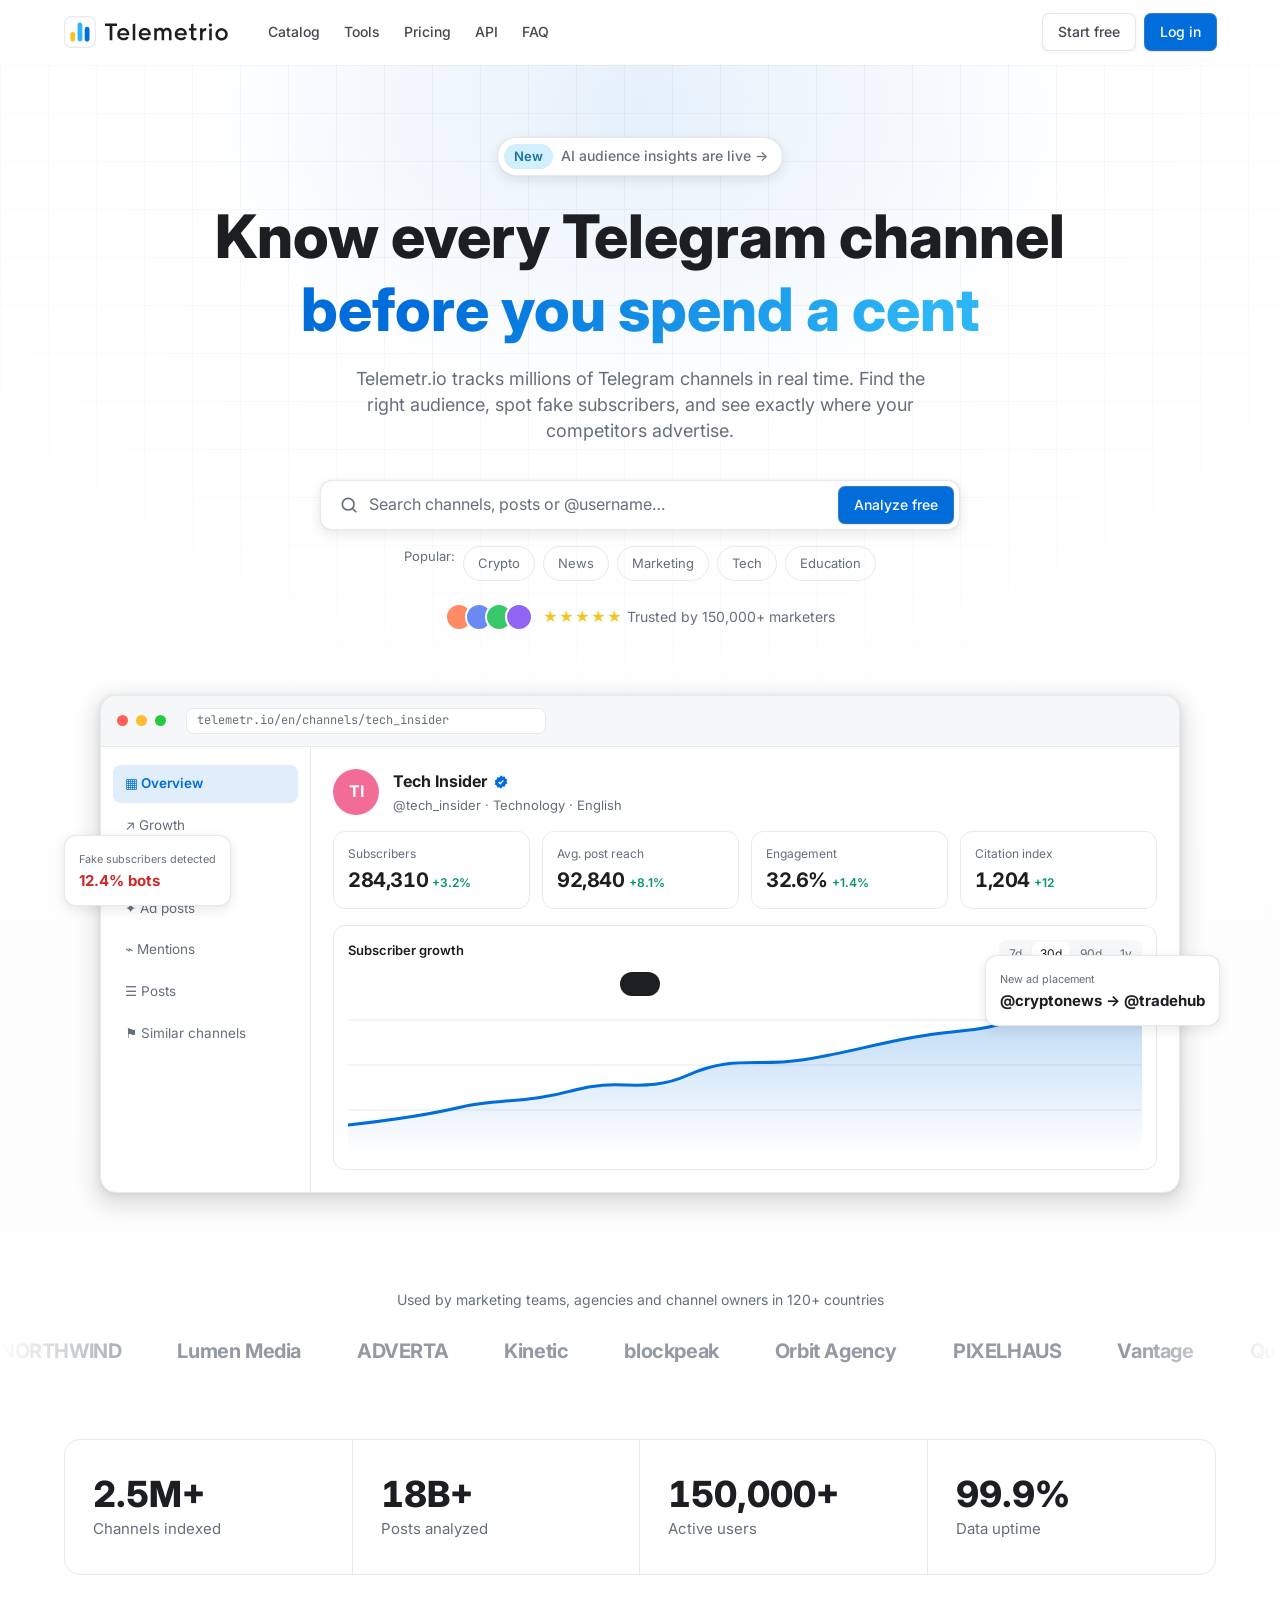
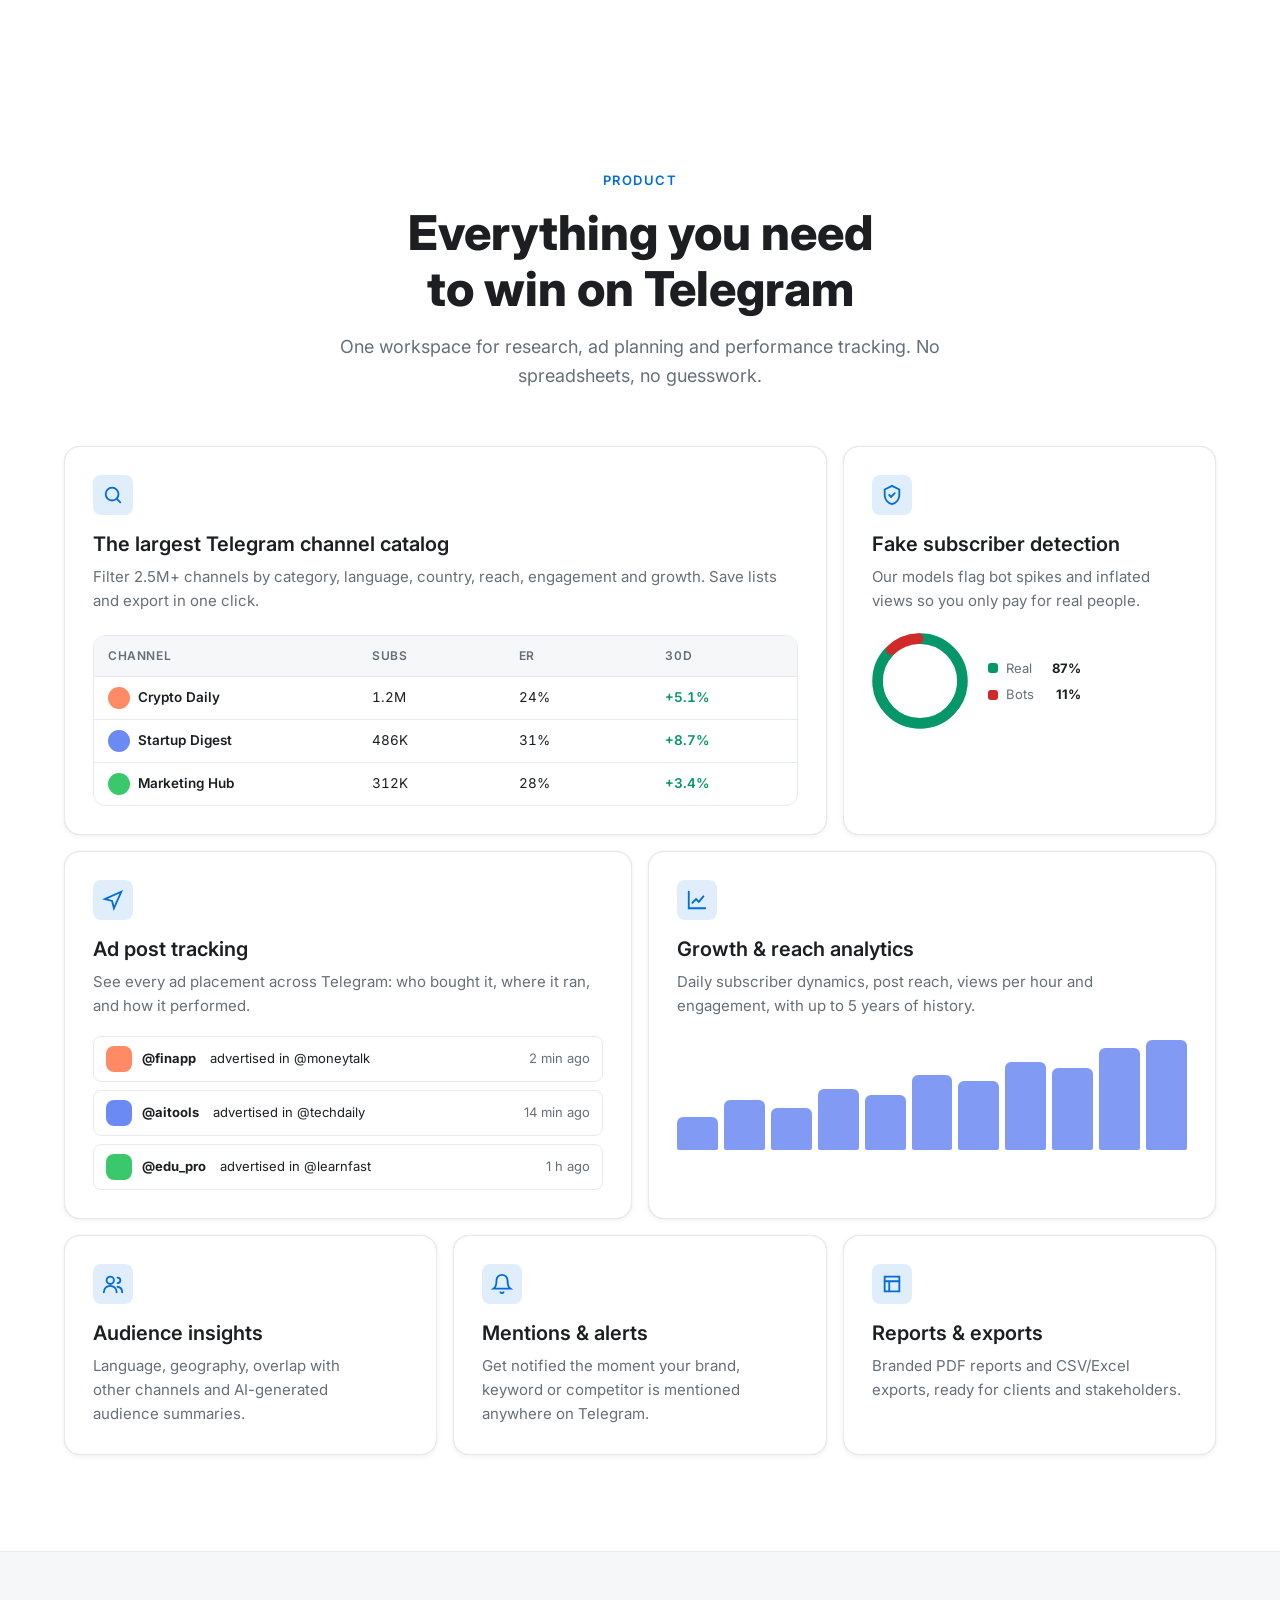
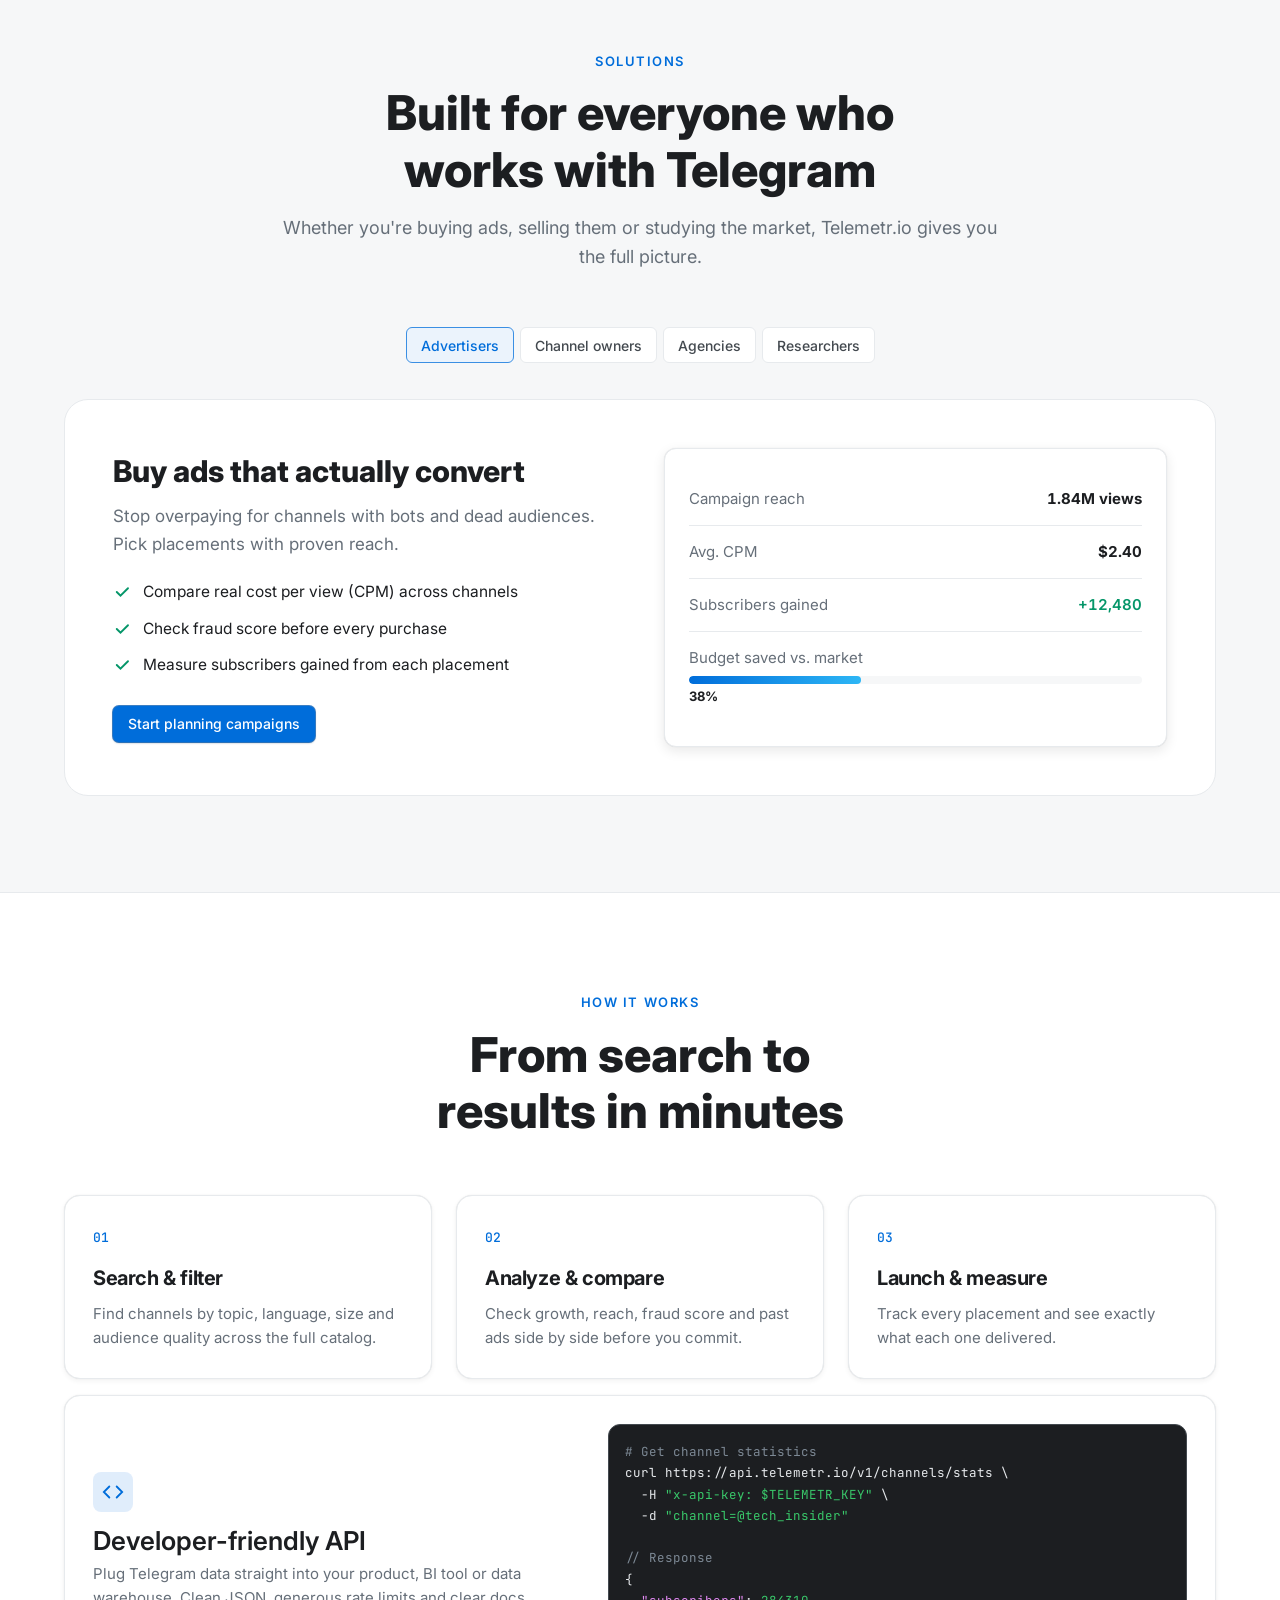
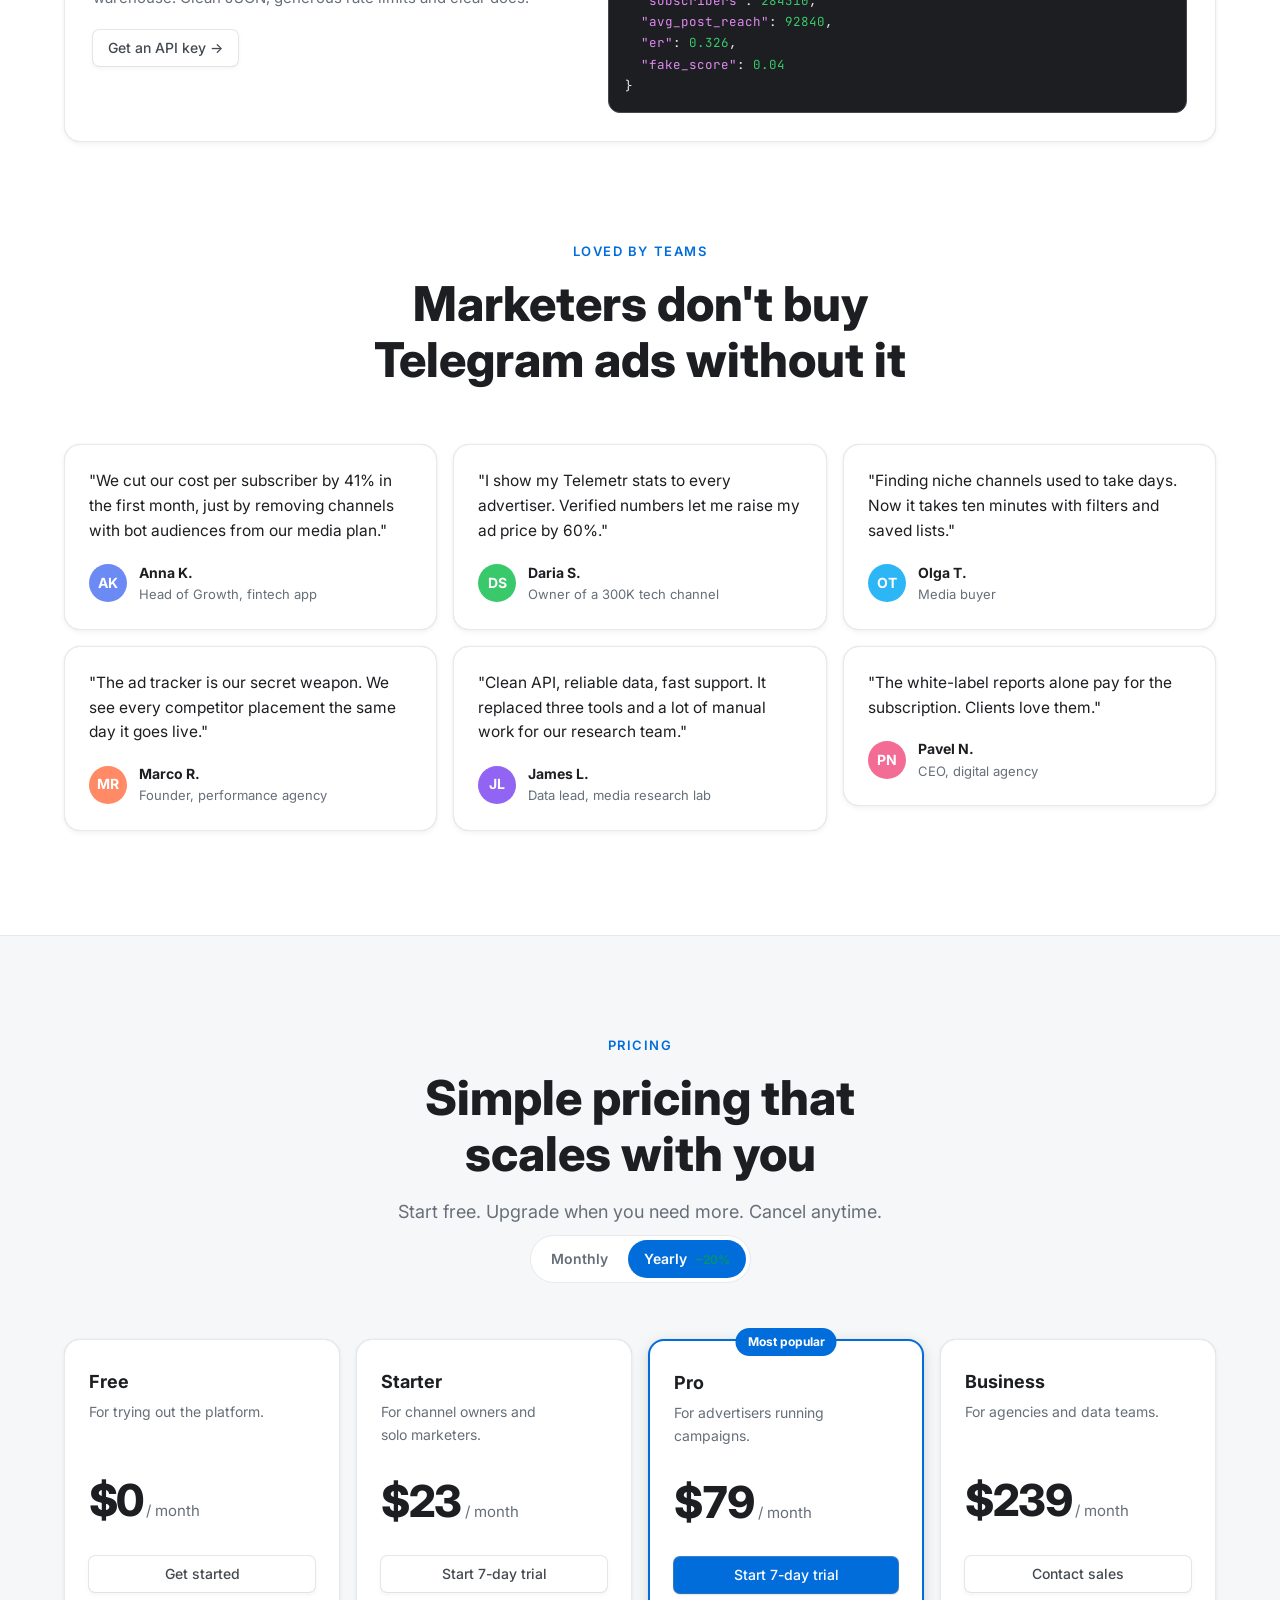
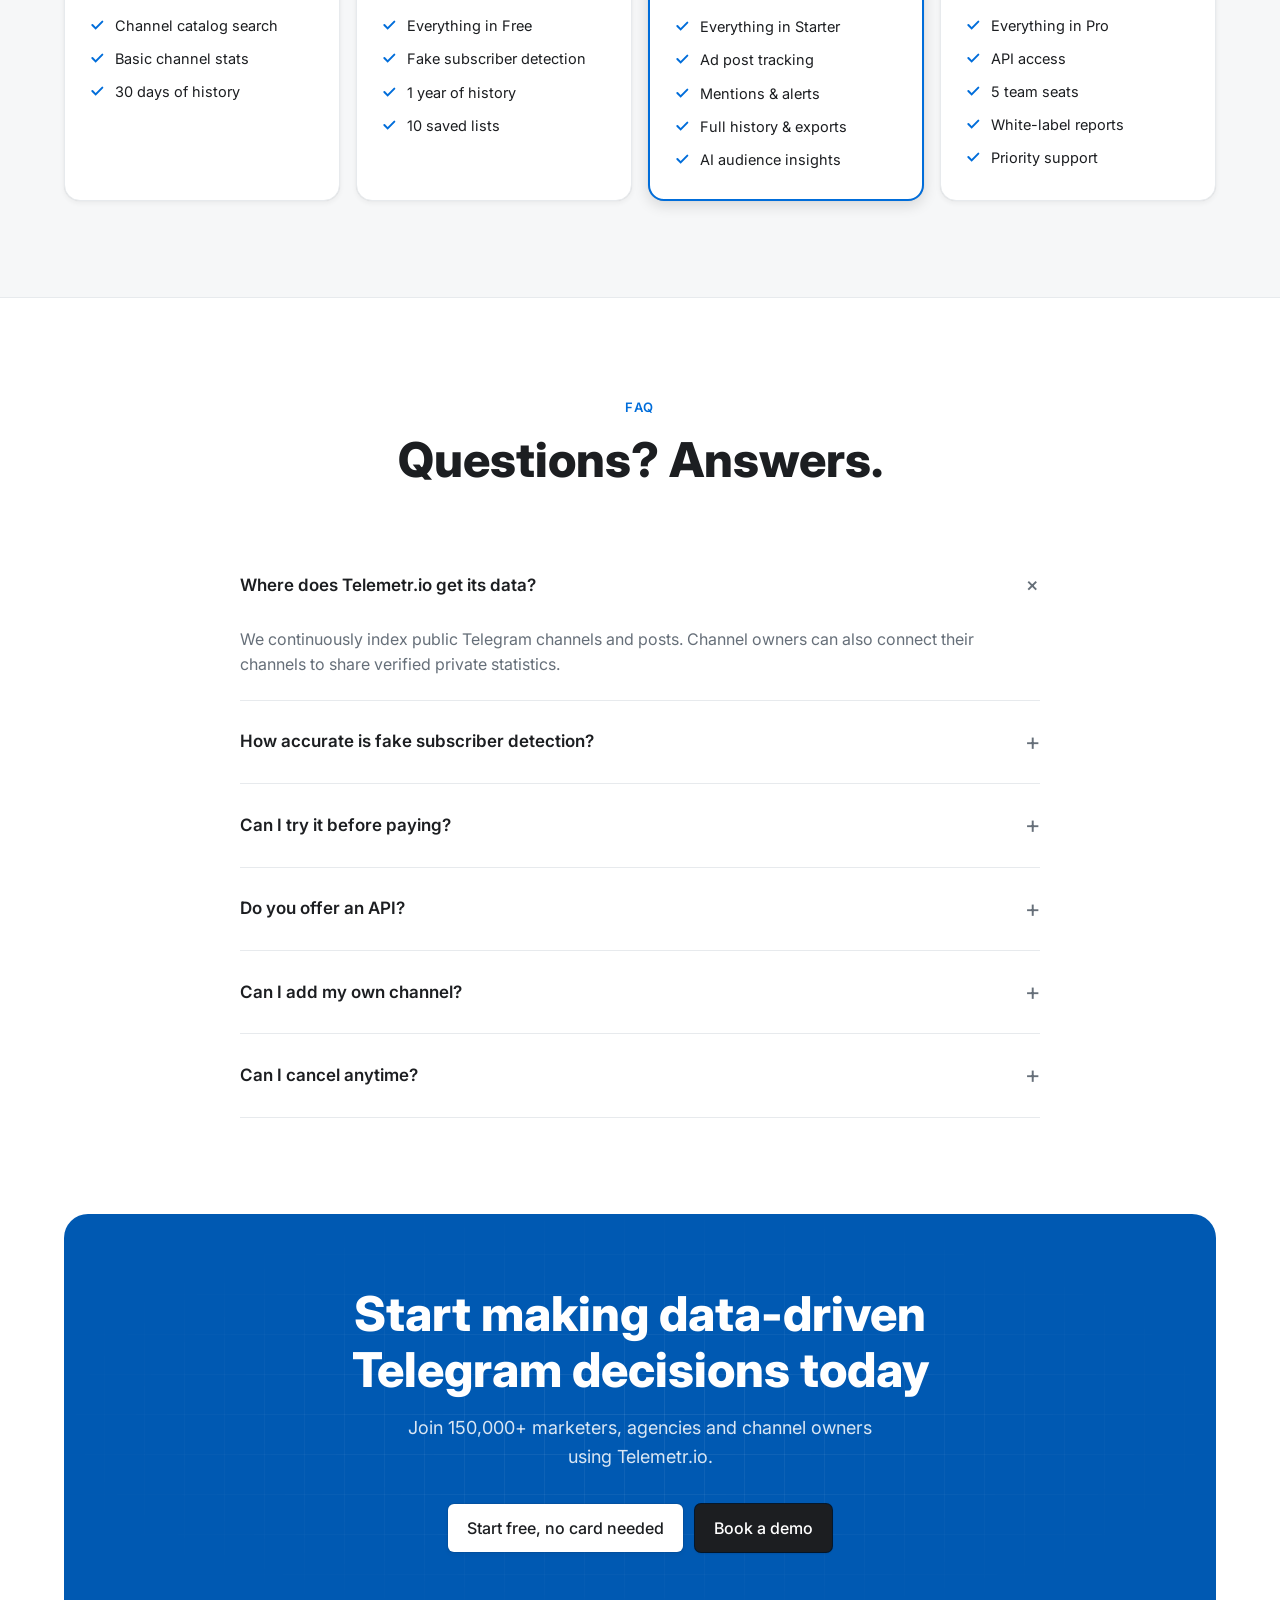
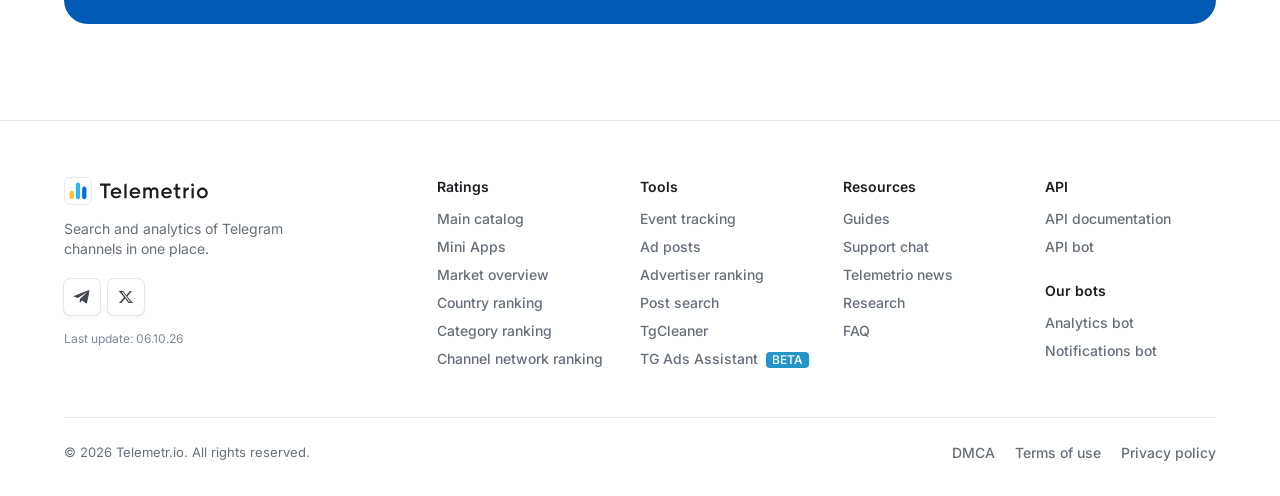
==== commit 7ea90a15: "Restyle landing page to the Telemetrio Design System 2.0 Tokens, typography, buttons, tabs, header, " ====
--- a/index.html
+++ b/index.html
@@ -13,49 +13,89 @@
 <meta name="twitter:card" content="summary_large_image" />
 <meta property="og:title" content="Telemetr.io — Telegram Analytics Platform" />
 <meta property="og:description" content="Find channels, track ads and analyze audiences across millions of Telegram channels." />
-<meta name="theme-color" content="#2563eb" />
-<link rel="icon" href="data:image/svg+xml,%3Csvg xmlns='http://www.w3.org/2000/svg' viewBox='0 0 32 32'%3E%3Crect width='32' height='32' rx='8' fill='%232563eb'/%3E%3Crect x='8' y='16' width='4' height='8' rx='2' fill='white'/%3E%3Crect x='14' y='11' width='4' height='13' rx='2' fill='white'/%3E%3Crect x='20' y='7' width='4' height='17' rx='2' fill='white'/%3E%3C/svg%3E" />
+<meta name="theme-color" content="#006dda" />
+<link rel="icon" type="image/svg+xml" href="assets/logo-icon.svg" />
 <link rel="preconnect" href="https://fonts.googleapis.com" />
 <link rel="preconnect" href="https://fonts.gstatic.com" crossorigin />
 <link href="https://fonts.googleapis.com/css2?family=Inter:wght@400;500;600;700;800&family=JetBrains+Mono:wght@500&display=swap" rel="stylesheet" />
 <style>
+/* Telemetrio Design System 2.0 tokens (Figma: Design system / Color, Shadow, Typography, Spacing) */
 :root {
-  --bg: #ffffff;
-  --bg-soft: #f6f7fb;
-  --bg-card: #ffffff;
-  --text: #0b0d14;
-  --muted: #5b6275;
-  --border: #e6e8f0;
-  --brand: #2563eb;
-  --brand-2: #06b6d4;
-  --brand-ink: #ffffff;
-  --accent: #10b981;
-  --danger: #ef4444;
-  --shadow: 0 1px 2px rgba(16,24,40,.04), 0 12px 32px -12px rgba(16,24,40,.12);
-  --glow: rgba(37,99,235,.14);
-  --grid: rgba(11,13,20,.05);
+  /* Alias color tokens */
+  --text-base-primary: #1c1e21;
+  --text-base-secondary: #666f79;
+  --text-base-tertiary: #7d8995;
+  --text-base-quaternary: #ffffff;
+  --text-accent: #006dda;
+  --text-info: #0059b2;
+  --text-success: #047a56;
+  --text-danger: #a92121;
+  --text-link-accent-hover: #3b8fe3;
+  --text-link-base: #43494f;
+  --border-base-primary: #f6f7f8;
+  --border-base-secondary: #e7eaed;
+  --border-base-tertiary: #c3cbd2;
+  --border-accent: #006dda;
+  --border-select: #3b8fe3;
+  --icon-base-primary: #43494f;
+  --icon-base-secondary: #7d8995;
+  --icon-accent-primary: #006dda;
+  --icon-accent-secondary: #c7dff7;
+  --icon-success: #059669;
+  --icon-danger: #cf2929;
+  --icon-warning: #e3862b;
+  --focused-accent-primary: #3b8fe3;
+  --bg-base-primary: #ffffff;
+  --bg-base-secondary: #f6f7f8;
+  --bg-base-tertiary: #e7eaed;
+  --bg-accent: #006dda;
+  --bg-accent-hover: #3b8fe3;
+  --bg-accent-selected: #ebf3fc;
+  --bg-success: #ebf7f3;
+  --bg-danger: #fbeeee;
+  --bg-label-primary-10: #2595c8;
+  --bg-label-secondary-01: #dfe5fc;
+  --bg-label-secondary-10: #d1effd;
+  --text-label-01: #44579a;
+  --text-label-10: #1c739b;
+  --bg-gradient-primary: linear-gradient(180deg, rgba(195,203,210,0) 0%, rgba(195,203,210,.04) 100%), #ffffff;
+  --bg-data-01: #6c8af3; --bg-data-02: #e976d6; --bg-data-03: #41ddc1; --bg-data-04: #e289f2;
+  --bg-data-05: #f5c324; --bg-data-06: #9264f3; --bg-data-07: #f36c95; --bg-data-08: #f3b56c;
+  --bg-data-09: #39c86a; --bg-data-10: #2db6f5; --bg-data-11: #bcd04b; --bg-data-12: #ff8a65;
+  /* Shadows */
+  --shadow-sm: 0 2px 4px 1px rgba(4,4,5,.04), 0 0 1px 0 rgba(4,4,5,.12);
+  --shadow-default: 0 2px 8px 1px rgba(4,4,5,.08), 0 0 1px 0 rgba(4,4,5,.12);
+  --shadow-md: 0 4px 12px 1px rgba(4,4,5,.08), 0 0 1px 0 rgba(4,4,5,.12);
+  --shadow-lg: 0 4px 14px 1px rgba(4,4,5,.12), 0 0 1px 0 rgba(4,4,5,.16);
+  --shadow-xl: 0 8px 16px 1px rgba(0,3,20,.12), 0 0 1px 0 rgba(4,4,5,.16);
+  --shadow-2xl: 0 2px 8px 1px rgba(4,4,5,.08), 0 0 1px 0 rgba(4,4,5,.12), 0 8px 20px 8px rgba(4,4,5,.10);
+  --shadow-custom-sm: 0 0 0 1px rgba(28,30,33,.08), 0 2px 4px 1px rgba(4,4,5,.04), 0 0 1px 0 rgba(4,4,5,.12);
+  /* Typefaces: Inter for product, Gilroy ExtraBold for marketing headlines */
+  --font-product: Inter, system-ui, -apple-system, sans-serif;
+  --font-marketing: Gilroy, Inter, system-ui, sans-serif;
+
+  /* Page aliases */
+  --bg: var(--bg-base-primary);
+  --bg-soft: var(--bg-base-secondary);
+  --bg-card: var(--bg-base-primary);
+  --text: var(--text-base-primary);
+  --muted: var(--text-base-secondary);
+  --border: var(--border-base-secondary);
+  --brand: var(--bg-accent);
+  --brand-2: var(--bg-data-10);
+  --accent: var(--icon-success);
+  --danger: var(--icon-danger);
+  --shadow: var(--shadow-md);
+  --glow: rgba(0,109,218,.10);
+  --grid: rgba(28,30,33,.04);
   color-scheme: light;
-}
-@media (prefers-color-scheme: dark) {
-  :root:not([data-theme="light"]) {
-    --bg: #0b0d14; --bg-soft: #10131c; --bg-card: #131724; --text: #eef0f7; --muted: #9aa3b8;
-    --border: #232838; --brand: #4f8cff; --brand-2: #22d3ee; --glow: rgba(79,140,255,.20);
-    --shadow: 0 1px 2px rgba(0,0,0,.3), 0 20px 40px -20px rgba(0,0,0,.6); --grid: rgba(255,255,255,.04);
-    color-scheme: dark;
-  }
-}
-:root[data-theme="dark"] {
-  --bg: #0b0d14; --bg-soft: #10131c; --bg-card: #131724; --text: #eef0f7; --muted: #9aa3b8;
-  --border: #232838; --brand: #4f8cff; --brand-2: #22d3ee; --glow: rgba(79,140,255,.20);
-  --shadow: 0 1px 2px rgba(0,0,0,.3), 0 20px 40px -20px rgba(0,0,0,.6); --grid: rgba(255,255,255,.04);
-  color-scheme: dark;
 }
 * { box-sizing: border-box; margin: 0; padding: 0; }
 html { scroll-behavior: smooth; }
-body { font-family: Inter, system-ui, -apple-system, sans-serif; background: var(--bg); color: var(--text); line-height: 1.6; -webkit-font-smoothing: antialiased; overflow-x: hidden; }
+body { font-family: var(--font-product); background: var(--bg); color: var(--text); line-height: 1.6; -webkit-font-smoothing: antialiased; overflow-x: hidden; }
 a { color: inherit; text-decoration: none; }
-:focus-visible { outline: 3px solid var(--brand); outline-offset: 3px; border-radius: 6px; }
-.search:focus-within { border-color: var(--brand); box-shadow: 0 0 0 4px color-mix(in srgb, var(--brand) 18%, transparent), var(--shadow); }
+:focus-visible { outline: 2px solid var(--focused-accent-primary); outline-offset: 2px; border-radius: 6px; }
+.search:focus-within { border-color: var(--border-select); box-shadow: 0 0 0 2px rgba(59,143,227,.76), var(--shadow); }
 .search input:focus-visible { outline: none; }
 .skip { position: absolute; left: 16px; top: -60px; z-index: 200; background: var(--text); color: var(--bg); padding: 10px 16px; border-radius: 10px; font-weight: 600; }
 .skip:focus { top: 12px; }
@@ -64,48 +104,53 @@
 @media (max-width: 640px) { .container { padding: 0 16px; } }
 
 /* Buttons */
-.btn { display: inline-flex; align-items: center; justify-content: center; gap: 8px; height: 44px; padding: 0 20px; border-radius: 12px; font-weight: 600; font-size: 15px; border: 1px solid transparent; cursor: pointer; transition: transform .15s, box-shadow .2s, background .2s; white-space: nowrap; font-family: inherit; }
-.btn:hover { transform: translateY(-1px); }
+.btn { display: inline-flex; align-items: center; justify-content: center; gap: 4px; height: 36px; padding: 0 14px; border-radius: 6px; font-weight: 500; font-size: 14px; line-height: 20px; border: 1px solid transparent; cursor: pointer; transition: transform .15s, box-shadow .2s, background .2s; white-space: nowrap; font-family: inherit; }
 .btn:active, .tab:active, .billing button:active { transform: scale(.97); }
-.btn-primary { background: var(--brand); color: #fff; box-shadow: 0 8px 24px -8px var(--brand); }
-.btn-primary:hover { box-shadow: 0 12px 32px -8px var(--brand); }
-.btn-ghost { background: var(--bg-card); border-color: var(--border); color: var(--text); }
-.btn-lg { height: 52px; padding: 0 26px; font-size: 16px; border-radius: 14px; }
+.btn-primary { background: var(--bg-accent); color: var(--text-base-quaternary); box-shadow: 0 0 0 1px rgba(0,89,178,.76), 0 1px 2px rgba(0,39,78,.40); }
+.btn-primary:hover { background: var(--bg-accent-hover); box-shadow: 0 0 0 1px rgba(0,109,218,.76), 0 1px 2px rgba(0,64,128,.40); }
+.btn-primary:focus-visible { outline: none; background: var(--bg-accent-hover); box-shadow: 0 0 0 2px rgba(0,109,218,.76), 0 1px 2px rgba(0,64,128,.40); }
+.btn-ghost { background: var(--bg-base-primary); color: var(--text-link-base); box-shadow: var(--shadow-custom-sm); }
+.btn-ghost:hover { background: var(--bg-base-secondary); }
+.btn-ghost:focus-visible { outline: none; background: var(--bg-base-secondary); box-shadow: 0 0 0 1px rgba(28,30,33,.08), 0 0 0 2px rgba(0,109,218,.76); }
+.btn-black { background: var(--text-base-primary); color: var(--text-base-quaternary); box-shadow: 0 0 0 1px rgba(4,4,5,.76), 0 1px 2px rgba(0,39,78,.40); }
+.btn-black:hover { background: var(--text-link-base); }
+.btn-lg { height: 48px; padding: 0 18px; font-size: 16px; line-height: 22px; }
 
 /* Nav */
-.nav { position: sticky; top: 0; z-index: 50; backdrop-filter: saturate(180%) blur(14px); background: color-mix(in srgb, var(--bg) 78%, transparent); border-bottom: 1px solid transparent; transition: border-color .2s; }
+.nav { position: sticky; top: 0; z-index: 50; background: var(--bg-base-primary); border-bottom: 1px solid transparent; transition: border-color .2s; }
 .nav.scrolled { border-bottom-color: var(--border); }
-.nav-inner { display: flex; align-items: center; justify-content: space-between; height: 68px; gap: 24px; }
-.logo { display: flex; align-items: center; gap: 10px; font-weight: 800; font-size: 19px; letter-spacing: -.02em; }
-.logo-mark { width: 32px; height: 32px; border-radius: 9px; background: var(--brand); display: grid; place-items: center; }
-.nav-links { display: flex; gap: 30px; font-size: 15px; color: var(--muted); font-weight: 500; }
-.nav-links a:hover { color: var(--text); }
+.nav-inner { display: flex; align-items: center; justify-content: space-between; height: 64px; gap: 24px; }
+.logo { display: flex; align-items: center; flex-shrink: 0; }
+.logo img { height: 32px; width: auto; }
+.nav-links { display: flex; gap: 24px; font-size: 14px; line-height: 20px; color: var(--text-link-base); font-weight: 500; margin-right: auto; margin-left: 16px; }
+.nav-links a:hover { color: var(--text-base-primary); }
 .nav-actions { display: flex; align-items: center; gap: 10px; }
-.icon-btn { width: 40px; height: 40px; border-radius: 10px; border: 1px solid var(--border); background: var(--bg-card); display: grid; place-items: center; cursor: pointer; color: var(--text); }
+.icon-btn { width: 36px; height: 36px; border-radius: 6px; border: 0; background: var(--bg-base-primary); box-shadow: var(--shadow-custom-sm); display: grid; place-items: center; cursor: pointer; color: var(--icon-base-primary); }
+.icon-btn:hover { background: var(--bg-base-secondary); }
 .menu-btn { display: none; }
 @media (max-width: 900px) {
   .nav-links, .nav-actions .btn-ghost { display: none; }
   .menu-btn { display: grid; }
   .nav-actions { gap: 8px; }
   .nav-inner { gap: 12px; }
-  .nav.open .nav-links { display: flex; flex-direction: column; position: absolute; top: 68px; left: 0; right: 0; background: var(--bg); padding: 16px 24px 24px; border-bottom: 1px solid var(--border); gap: 16px; }
+  .nav.open .nav-links { display: flex; flex-direction: column; position: absolute; top: 64px; left: 0; right: 0; margin: 0; background: var(--bg); padding: 16px 24px 24px; border-bottom: 1px solid var(--border); gap: 16px; }
 }
 
 /* Hero */
-.hero { position: relative; padding: 80px 0 40px; overflow: hidden; }
+.hero { position: relative; padding: 72px 0 40px; overflow: hidden; background: var(--bg-gradient-primary); }
 .hero::before { content: ""; position: absolute; inset: 0; background-image: linear-gradient(var(--grid) 1px, transparent 1px), linear-gradient(90deg, var(--grid) 1px, transparent 1px); background-size: 48px 48px; mask-image: radial-gradient(ellipse 70% 60% at 50% 0%, #000 40%, transparent 100%); pointer-events: none; }
 .hero::after { content: ""; position: absolute; width: 900px; height: 600px; left: 50%; top: -260px; transform: translateX(-50%); background: radial-gradient(closest-side, var(--glow), transparent); pointer-events: none; }
 .hero-inner { position: relative; z-index: 1; text-align: center; }
 .pill { display: inline-flex; align-items: center; gap: 8px; padding: 6px 14px 6px 6px; border-radius: 999px; border: 1px solid var(--border); background: var(--bg-card); font-size: 14px; color: var(--muted); font-weight: 500; box-shadow: var(--shadow); }
-.pill b { background: color-mix(in srgb, var(--brand) 14%, transparent); color: var(--brand); padding: 2px 10px; border-radius: 999px; font-weight: 600; font-size: 13px; }
+.pill b { background: var(--bg-label-secondary-10); color: var(--text-label-10); padding: 2px 10px; border-radius: 999px; font-weight: 600; font-size: 13px; }
 h1, h2, h3, summary { text-wrap: balance; }
 p, li { text-wrap: pretty; }
 .kpi strong, .amount strong, .stat strong, .metric-row b, .mini-row span { font-variant-numeric: tabular-nums; }
-h1 { font-size: clamp(40px, 6.4vw, 76px); line-height: 1.04; letter-spacing: -.04em; font-weight: 800; margin: 24px auto 20px; max-width: 920px; }
+h1 { font-family: var(--font-marketing); font-size: clamp(36px, 5.6vw, 60px); line-height: 1.22; letter-spacing: 0; font-weight: 800; margin: 24px auto 20px; max-width: 920px; }
 .grad { background: linear-gradient(120deg, var(--brand) 20%, var(--brand-2) 90%); -webkit-background-clip: text; background-clip: text; color: transparent; }
-.lead { font-size: clamp(17px, 2vw, 20px); color: var(--muted); max-width: 660px; margin: 0 auto; }
-
-.search { margin: 36px auto 0; max-width: 640px; display: flex; gap: 8px; padding: 8px; border-radius: 18px; background: var(--bg-card); border: 1px solid var(--border); box-shadow: var(--shadow); }
+.lead { font-size: clamp(16px, 2vw, 18px); line-height: 26px; color: var(--muted); max-width: 660px; margin: 0 auto; }
+
+.search { margin: 36px auto 0; max-width: 640px; display: flex; gap: 8px; padding: 6px; border-radius: 12px; background: var(--bg-card); border: 1px solid var(--border); box-shadow: var(--shadow); }
 .search-field { flex: 1; display: flex; align-items: center; gap: 10px; padding: 0 12px; min-width: 0; }
 .search input { flex: 1; border: 0; outline: 0; background: transparent; font: inherit; font-size: 16px; color: var(--text); min-width: 0; }
 .search input::placeholder { color: var(--muted); }
@@ -119,11 +164,11 @@
 .avatars { display: flex; }
 .avatars span { width: 28px; height: 28px; border-radius: 50%; border: 2px solid var(--bg); margin-left: -8px; }
 .avatars span:first-child { margin-left: 0; }
-.stars { color: #f59e0b; letter-spacing: 1px; }
+.stars { color: var(--bg-data-05); letter-spacing: 1px; }
 
 /* Dashboard mock */
 .mock-wrap { position: relative; margin: 64px auto 0; max-width: 1080px; perspective: 2000px; }
-.mock { border-radius: 20px; border: 1px solid var(--border); background: var(--bg-card); box-shadow: 0 40px 100px -30px rgba(15,40,100,.35), var(--shadow); overflow: hidden; transform: rotateX(8deg); transform-origin: top; transition: transform .8s cubic-bezier(.2,.8,.2,1); }
+.mock { border-radius: 16px; border: 1px solid var(--border); background: var(--bg-card); box-shadow: var(--shadow-2xl); overflow: hidden; transform: rotateX(8deg); transform-origin: top; transition: transform .8s cubic-bezier(.2,.8,.2,1); }
 .mock.flat { transform: rotateX(0); }
 .mock-bar { display: flex; align-items: center; gap: 8px; padding: 12px 16px; border-bottom: 1px solid var(--border); background: var(--bg-soft); }
 .dot { width: 11px; height: 11px; border-radius: 50%; }
@@ -134,7 +179,7 @@
 .mock-side .active { background: color-mix(in srgb, var(--brand) 12%, transparent); color: var(--brand); font-weight: 600; }
 .mock-main { padding: 22px; display: flex; flex-direction: column; gap: 16px; min-width: 0; }
 .ch-head { display: flex; align-items: center; gap: 14px; }
-.ch-ava { width: 46px; height: 46px; border-radius: 50%; background: linear-gradient(135deg, #f97316, #ec4899); display: grid; place-items: center; color: #fff; font-weight: 700; flex-shrink: 0; }
+.ch-ava { width: 46px; height: 46px; border-radius: 50%; background: var(--bg-data-07); display: grid; place-items: center; color: #fff; font-weight: 700; flex-shrink: 0; }
 .ch-head h4 { font-size: 16px; display: flex; align-items: center; gap: 6px; }
 .ch-head p { font-size: 13px; color: var(--muted); }
 .verified { width: 16px; height: 16px; }
@@ -152,7 +197,7 @@
 .chart-svg { width: 100%; height: 180px; }
 .chart-line { stroke-dasharray: 1400; stroke-dashoffset: 1400; animation: draw 2.4s .4s cubic-bezier(.4,0,.2,1) forwards; }
 @keyframes draw { to { stroke-dashoffset: 0; } }
-.float { position: absolute; background: var(--bg-card); border: 1px solid var(--border); border-radius: 14px; padding: 12px 14px; box-shadow: var(--shadow); font-size: 13px; text-align: left; animation: bob 6s ease-in-out infinite; z-index: 2; }
+.float { position: absolute; background: var(--bg-card); border: 1px solid var(--border); border-radius: 12px; padding: 12px 14px; box-shadow: var(--shadow); font-size: 13px; text-align: left; animation: bob 6s ease-in-out infinite; z-index: 2; }
 .float.f1 { left: -36px; top: 140px; }
 .float.f2 { right: -40px; top: 260px; animation-delay: -3s; }
 .float b { display: block; font-size: 15px; }
@@ -174,24 +219,24 @@
 @media (max-width: 640px) { section { padding: 64px 0; } }
 .eyebrow { display: inline-block; font-size: 13px; font-weight: 600; text-transform: uppercase; letter-spacing: .12em; color: var(--brand); margin-bottom: 14px; }
 .section-head { text-align: center; max-width: 720px; margin: 0 auto 56px; }
-h2 { font-size: clamp(32px, 4.2vw, 50px); line-height: 1.1; letter-spacing: -.035em; font-weight: 800; margin-bottom: 16px; }
+h2 { font-family: var(--font-marketing); font-size: clamp(30px, 4vw, 48px); line-height: 1.17; letter-spacing: 0; font-weight: 800; margin-bottom: 16px; }
 .section-head p { color: var(--muted); font-size: 18px; }
 
 /* Stats */
-.stats { display: grid; grid-template-columns: repeat(4, 1fr); border: 1px solid var(--border); border-radius: 20px; background: var(--bg-card); overflow: hidden; }
+.stats { display: grid; grid-template-columns: repeat(4, 1fr); border: 1px solid var(--border); border-radius: 16px; background: var(--bg-card); overflow: hidden; }
 .stat { padding: 32px 28px; border-right: 1px solid var(--border); }
 .stat:last-child { border-right: 0; }
-.stat strong { display: block; font-size: clamp(32px, 4vw, 44px); font-weight: 800; letter-spacing: -.04em; font-variant-numeric: tabular-nums; }
+.stat strong { display: block; font-family: var(--font-marketing); font-size: clamp(30px, 4vw, 36px); line-height: 44px; font-weight: 800; letter-spacing: 0; font-variant-numeric: tabular-nums; }
 .stat span { color: var(--muted); font-size: 15px; }
 @media (max-width: 760px) { .stats { grid-template-columns: repeat(2, 1fr); } .stat:nth-child(2) { border-right: 0; } .stat:nth-child(-n+2) { border-bottom: 1px solid var(--border); } }
 
 /* Bento */
 .bento { display: grid; grid-template-columns: repeat(6, 1fr); gap: 16px; }
-.card { background: var(--bg-card); border: 1px solid var(--border); border-radius: 20px; padding: 28px; position: relative; overflow: hidden; transition: border-color .2s, transform .2s; }
+.card { background: var(--bg-card); border: 1px solid var(--border); border-radius: 16px; box-shadow: var(--shadow-sm); padding: 28px; position: relative; overflow: hidden; transition: border-color .2s, transform .2s; }
 .card:hover { border-color: color-mix(in srgb, var(--brand) 40%, var(--border)); transform: translateY(-2px); }
-.card h3 { font-size: 20px; letter-spacing: -.02em; margin: 16px 0 8px; }
+.card h3 { font-size: 20px; line-height: 26px; font-weight: 600; letter-spacing: 0; margin: 16px 0 8px; }
 .card p { color: var(--muted); font-size: 15px; }
-.ico { width: 44px; height: 44px; border-radius: 12px; display: grid; place-items: center; background: color-mix(in srgb, var(--brand) 12%, transparent); color: var(--brand); }
+.ico { width: 40px; height: 40px; border-radius: 8px; display: grid; place-items: center; background: color-mix(in srgb, var(--brand) 12%, transparent); color: var(--brand); }
 .span-6 { grid-column: span 6; } .span-4 { grid-column: span 4; }
 .api-card { display: grid; grid-template-columns: 1fr 1.2fr; gap: 32px; align-items: center; }
 .api-card .code { margin-top: 0; min-width: 0; }
@@ -204,7 +249,7 @@
 .mini-row .nm i { width: 22px; height: 22px; border-radius: 50%; flex-shrink: 0; }
 .up { color: var(--accent); font-weight: 600; }
 .bars { display: flex; align-items: flex-end; gap: 6px; height: 110px; margin-top: 22px; }
-.bars span { flex: 1; border-radius: 6px 6px 2px 2px; background: linear-gradient(to top, var(--brand), var(--brand-2)); opacity: .85; transform-origin: bottom; transform: scaleY(0); transition: transform .8s cubic-bezier(.2,.8,.2,1); }
+.bars span { flex: 1; border-radius: 6px 6px 2px 2px; background: var(--bg-data-01); opacity: .85; transform-origin: bottom; transform: scaleY(0); transition: transform .8s cubic-bezier(.2,.8,.2,1); }
 .in .bars span { transform: scaleY(1); }
 .donut-wrap { display: flex; align-items: center; gap: 20px; margin-top: 20px; }
 .legend { font-size: 13px; display: grid; gap: 6px; }
@@ -212,25 +257,26 @@
 .legend i { width: 10px; height: 10px; border-radius: 3px; }
 .legend b { color: var(--text); margin-left: auto; padding-left: 12px; }
 .ad-feed { margin-top: 18px; display: grid; gap: 8px; }
-.ad { display: flex; align-items: center; gap: 10px; border: 1px solid var(--border); border-radius: 10px; padding: 9px 12px; font-size: 13px; }
+.ad { display: flex; align-items: center; gap: 10px; border: 1px solid var(--border); border-radius: 8px; padding: 9px 12px; font-size: 13px; }
 .ad i { width: 26px; height: 26px; border-radius: 8px; flex-shrink: 0; }
 .ad span { color: var(--muted); margin-left: auto; white-space: nowrap; }
-.code { margin-top: 18px; background: #0b0d14; color: #c9d1e8; border-radius: 12px; padding: 16px; font-family: 'JetBrains Mono', monospace; font-size: 12.5px; line-height: 1.7; overflow-x: auto; border: 1px solid #232838; }
-.code .k { color: #c084fc; } .code .s { color: #86efac; } .code .c { color: #64748b; }
+.code { margin-top: 18px; background: var(--text-base-primary); color: var(--border-base-secondary); border-radius: 12px; padding: 16px; font-family: 'JetBrains Mono', monospace; font-size: 12.5px; line-height: 1.7; overflow-x: auto; border: 1px solid var(--text-link-base); }
+.code .k { color: var(--bg-data-04); } .code .s { color: var(--bg-data-09); } .code .c { color: var(--text-base-tertiary); }
 
 /* Use cases tabs */
 .tabs { display: flex; justify-content: center; gap: 6px; flex-wrap: wrap; margin-bottom: 36px; }
-.tab { font: inherit; font-weight: 600; font-size: 15px; padding: 10px 18px; border-radius: 999px; border: 1px solid var(--border); background: var(--bg-card); color: var(--muted); cursor: pointer; transition: background-color .2s, color .2s, border-color .2s, transform .15s; }
-.tab.active { background: var(--text); color: var(--bg); border-color: var(--text); }
+.tab { font: inherit; font-weight: 500; font-size: 14px; line-height: 20px; height: 36px; padding: 8px 14px; border-radius: 6px; border: 1px solid var(--border-base-secondary); background: var(--bg-base-primary); color: var(--text-link-base); cursor: pointer; transition: background-color .2s, color .2s, border-color .2s, transform .15s; }
+.tab:hover { color: var(--text-base-primary); background: var(--bg-base-secondary); }
+.tab.active { background: var(--bg-accent-selected); color: var(--text-accent); border-color: var(--border-select); }
 .panel { display: none; grid-template-columns: 1fr 1fr; gap: 48px; align-items: center; background: var(--bg-soft); border: 1px solid var(--border); border-radius: 24px; padding: 48px; }
 .panel.active { display: grid; animation: fade .4s; }
 @keyframes fade { from { opacity: 0; transform: translateY(8px); } }
-.panel h3 { font-size: 30px; letter-spacing: -.03em; line-height: 1.15; margin-bottom: 14px; }
+.panel h3 { font-family: var(--font-marketing); font-weight: 800; font-size: 30px; letter-spacing: 0; line-height: 36px; margin-bottom: 14px; }
 .panel > div > p { color: var(--muted); font-size: 17px; margin-bottom: 22px; }
 .checks { list-style: none; display: grid; gap: 12px; margin-bottom: 28px; }
 .checks li { display: flex; gap: 12px; align-items: flex-start; font-size: 15.5px; }
 .checks svg { flex-shrink: 0; margin-top: 3px; color: var(--accent); }
-.panel-visual { background: var(--bg-card); border: 1px solid var(--border); border-radius: 18px; padding: 24px; box-shadow: var(--shadow); }
+.panel-visual { background: var(--bg-card); border: 1px solid var(--border); border-radius: 12px; padding: 24px; box-shadow: var(--shadow); }
 .metric-row { display: flex; justify-content: space-between; align-items: center; padding: 14px 0; border-bottom: 1px solid var(--border); font-size: 15px; }
 .metric-row:last-child { border-bottom: 0; }
 .metric-row span { color: var(--muted); }
@@ -240,7 +286,7 @@
 
 /* Steps */
 .steps { display: grid; grid-template-columns: repeat(3, 1fr); gap: 24px; counter-reset: step; }
-.step { padding: 28px; border-radius: 20px; border: 1px solid var(--border); background: var(--bg-card); position: relative; }
+.step { padding: 28px; border-radius: 16px; box-shadow: var(--shadow-sm); border: 1px solid var(--border); background: var(--bg-card); position: relative; }
 .step::before { counter-increment: step; content: "0" counter(step); font-family: 'JetBrains Mono', monospace; font-size: 13px; color: var(--brand); font-weight: 500; }
 .step h3 { font-size: 20px; margin: 12px 0 8px; letter-spacing: -.02em; }
 .step p { color: var(--muted); font-size: 15px; }
@@ -248,7 +294,7 @@
 
 /* Testimonials */
 .quotes { columns: 3 300px; column-gap: 16px; }
-.quote { break-inside: avoid; margin-bottom: 16px; background: var(--bg-card); border: 1px solid var(--border); border-radius: 18px; padding: 24px; }
+.quote { break-inside: avoid; margin-bottom: 16px; background: var(--bg-card); border: 1px solid var(--border); border-radius: 16px; box-shadow: var(--shadow-sm); padding: 24px; }
 .quote p { font-size: 15.5px; margin-bottom: 18px; }
 .who { display: flex; align-items: center; gap: 12px; font-size: 14px; }
 .who i { width: 38px; height: 38px; border-radius: 50%; display: grid; place-items: center; color: #fff; font-style: normal; font-weight: 700; font-size: 14px; }
@@ -257,11 +303,11 @@
 /* Pricing */
 .billing { display: inline-flex; align-items: center; gap: 4px; padding: 4px; border-radius: 999px; border: 1px solid var(--border); background: var(--bg-card); margin-top: 8px; }
 .billing button { font: inherit; font-size: 14px; font-weight: 600; border: 0; background: transparent; color: var(--muted); padding: 8px 16px; border-radius: 999px; cursor: pointer; }
-.billing button.on { background: var(--text); color: var(--bg); }
+.billing button.on { background: var(--bg-accent); color: #fff; }
 .save { font-size: 12px; color: var(--accent); margin-left: 4px; }
 .prices { display: grid; grid-template-columns: repeat(4, 1fr); gap: 16px; align-items: stretch; }
-.price { border: 1px solid var(--border); border-radius: 20px; padding: 28px 24px; background: var(--bg-card); display: flex; flex-direction: column; }
-.price.pop { border: 2px solid var(--brand); position: relative; box-shadow: 0 24px 60px -24px var(--brand); }
+.price { border: 1px solid var(--border); border-radius: 16px; box-shadow: var(--shadow-sm); padding: 28px 24px; background: var(--bg-card); display: flex; flex-direction: column; }
+.price.pop { border: 2px solid var(--brand); position: relative; box-shadow: var(--shadow-lg); }
 .badge { position: absolute; top: -13px; left: 50%; transform: translateX(-50%); background: var(--brand); color: #fff; font-size: 12px; font-weight: 700; padding: 4px 12px; border-radius: 999px; white-space: nowrap; }
 .price h3 { font-size: 18px; }
 .price .desc { color: var(--muted); font-size: 14px; min-height: 44px; margin-top: 4px; }
@@ -285,22 +331,26 @@
 details p { color: var(--muted); padding: 0 0 22px; font-size: 16px; }
 
 /* CTA */
-.cta { position: relative; overflow: hidden; border-radius: 28px; padding: 72px 32px; text-align: center; background: radial-gradient(120% 140% at 0% 0%, #1d4ed8 0%, #0b1530 55%, #062a3a 100%); color: #fff; border: 1px solid rgba(255,255,255,.08); }
+.cta { position: relative; overflow: hidden; border-radius: 24px; padding: 72px 32px; text-align: center; background: var(--text-info); color: #fff; }
 .cta::before { content: ""; position: absolute; inset: 0; background-image: linear-gradient(rgba(255,255,255,.08) 1px, transparent 1px), linear-gradient(90deg, rgba(255,255,255,.08) 1px, transparent 1px); background-size: 40px 40px; mask-image: radial-gradient(ellipse at center, #000, transparent 75%); }
 .cta > * { position: relative; }
 .cta h2 { color: #fff; }
 .cta p { color: rgba(255,255,255,.85); font-size: 18px; max-width: 560px; margin: 0 auto 32px; }
-.cta .btn-white { background: #fff; color: #1e1b4b; }
-.cta .btn-outline { background: rgba(255,255,255,.1); color: #fff; border-color: rgba(255,255,255,.3); }
+.cta .btn-white { background: var(--bg-base-primary); color: var(--text-base-primary); box-shadow: var(--shadow-custom-sm); }
+.cta .btn-white:hover { background: var(--bg-base-secondary); }
 .cta-actions { display: flex; gap: 12px; justify-content: center; flex-wrap: wrap; }
 
 /* Footer */
-footer { border-top: 1px solid var(--border); padding: 64px 0 40px; margin-top: 96px; }
+footer { border-top: 1px solid var(--border); padding: 56px 0 32px; margin-top: 96px; background: var(--bg-base-primary); }
 .foot { display: grid; grid-template-columns: 2fr repeat(4, 1fr); gap: 32px; }
-.foot h4 { font-size: 14px; margin-bottom: 14px; }
-.foot ul { list-style: none; display: grid; gap: 10px; font-size: 14px; color: var(--muted); }
-.foot ul a:hover { color: var(--text); }
-.foot > div:first-child p { color: var(--muted); font-size: 14px; margin: 14px 0 20px; max-width: 280px; }
+.foot h4 { font-size: 14px; line-height: 20px; font-weight: 600; color: var(--text-base-primary); margin-bottom: 12px; }
+.foot ul { list-style: none; display: grid; gap: 8px; font-size: 14px; line-height: 20px; font-weight: 500; color: var(--text-base-secondary); }
+.foot ul a:hover { color: var(--text-base-primary); }
+.foot .updated { display: block; margin-top: 16px; font-size: 12px; line-height: 16px; color: var(--text-base-tertiary); }
+.badge-new { display: inline-block; margin-left: 4px; padding: 0 6px; border-radius: 4px; background: var(--bg-label-primary-10); color: #fff; font-size: 12px; line-height: 16px; font-weight: 500; }
+.copy .legal { display: flex; gap: 20px; flex-wrap: wrap; font-weight: 500; color: var(--text-base-secondary); font-size: 14px; }
+.copy .legal a:hover { color: var(--text-base-primary); }
+.foot > div:first-child p { color: var(--text-base-secondary); font-size: 14px; line-height: 20px; margin: 14px 0 20px; max-width: 280px; }
 .socials { display: flex; gap: 8px; }
 .copy { display: flex; justify-content: space-between; flex-wrap: wrap; gap: 12px; margin-top: 48px; padding-top: 24px; border-top: 1px solid var(--border); font-size: 13px; color: var(--muted); }
 .status { display: inline-flex; align-items: center; gap: 8px; }
@@ -324,23 +374,17 @@
 <!-- NAV -->
 <header class="nav" id="nav">
   <div class="container nav-inner">
-    <a href="#" class="logo" aria-label="Telemetr.io home">
-      <span class="logo-mark"><svg aria-hidden="true" width="18" height="18" viewBox="0 0 18 18" fill="#fff"><rect x="1" y="9" width="4" height="8" rx="2"/><rect x="7" y="5" width="4" height="12" rx="2"/><rect x="13" y="1" width="4" height="16" rx="2"/></svg></span>
-      telemetr.io
-    </a>
+    <a href="#" class="logo" aria-label="Telemetrio home"><img src="assets/logo-full.svg" alt="Telemetrio" width="165" height="32" /></a>
     <nav class="nav-links" id="navLinks">
-      <a href="#features">Product</a>
-      <a href="#solutions">Solutions</a>
+      <a href="#features">Catalog</a>
+      <a href="#solutions">Tools</a>
       <a href="#pricing">Pricing</a>
       <a href="#api">API</a>
       <a href="#faq">FAQ</a>
     </nav>
     <div class="nav-actions">
-      <button class="icon-btn" id="themeBtn" aria-label="Toggle theme">
-        <svg aria-hidden="true" width="18" height="18" viewBox="0 0 24 24" fill="none" stroke="currentColor" stroke-width="2" stroke-linecap="round"><path d="M21 12.8A9 9 0 1 1 11.2 3a7 7 0 0 0 9.8 9.8z"/></svg>
-      </button>
-      <a href="#pricing" class="btn btn-ghost">Log in</a>
-      <a href="#pricing" class="btn btn-primary">Start free</a>
+      <a href="#pricing" class="btn btn-ghost">Start free</a>
+      <a href="#pricing" class="btn btn-primary">Log in</a>
       <button class="icon-btn menu-btn" id="menuBtn" aria-label="Menu" aria-expanded="false" aria-controls="navLinks">
         <svg aria-hidden="true" width="18" height="18" viewBox="0 0 24 24" fill="none" stroke="currentColor" stroke-width="2" stroke-linecap="round"><path d="M4 7h16M4 12h16M4 17h16"/></svg>
       </button>
@@ -369,10 +413,10 @@
 
     <div class="trust">
       <div class="avatars">
-        <span style="background:linear-gradient(135deg,#f97316,#ec4899)"></span>
-        <span style="background:linear-gradient(135deg,#5b5bf6,#22b8f0)"></span>
-        <span style="background:linear-gradient(135deg,#10b981,#84cc16)"></span>
-        <span style="background:linear-gradient(135deg,#a855f7,#6366f1)"></span>
+        <span style="background:var(--bg-data-12)"></span>
+        <span style="background:var(--bg-data-01)"></span>
+        <span style="background:var(--bg-data-09)"></span>
+        <span style="background:var(--bg-data-06)"></span>
       </div>
       <span><span class="stars">★★★★★</span> Trusted by 150,000+ marketers</span>
     </div>
@@ -451,7 +495,7 @@
 <section style="padding-top:48px">
   <div class="container">
     <div class="stats reveal">
-      <div class="stat"><strong data-count="2400000" data-suffix="+">0</strong><span>Channels indexed</span></div>
+      <div class="stat"><strong data-count="2500000" data-suffix="+">0</strong><span>Channels indexed</span></div>
       <div class="stat"><strong data-count="18" data-suffix="B+">0</strong><span>Posts analyzed</span></div>
       <div class="stat"><strong data-count="150000" data-suffix="+">0</strong><span>Active users</span></div>
       <div class="stat"><strong data-count="99" data-suffix=".9%">0</strong><span>Data uptime</span></div>
@@ -472,12 +516,12 @@
       <div class="card span-4 reveal">
         <div class="ico"><svg aria-hidden="true" width="22" height="22" viewBox="0 0 24 24" fill="none" stroke="currentColor" stroke-width="2" stroke-linecap="round"><circle cx="11" cy="11" r="7"/><path d="m20 20-3.5-3.5"/></svg></div>
         <h3>The largest Telegram channel catalog</h3>
-        <p>Filter 2.4M+ channels by category, language, country, reach, engagement and growth. Save lists and export in one click.</p>
+        <p>Filter 2.5M+ channels by category, language, country, reach, engagement and growth. Save lists and export in one click.</p>
         <div class="mini-table">
           <div class="mini-row"><span>Channel</span><span>Subs</span><span>ER</span><span>30d</span></div>
-          <div class="mini-row"><span class="nm"><i style="background:linear-gradient(135deg,#f97316,#ec4899)"></i>Crypto Daily</span><span>1.2M</span><span>24%</span><span class="up">+5.1%</span></div>
-          <div class="mini-row"><span class="nm"><i style="background:linear-gradient(135deg,#5b5bf6,#22b8f0)"></i>Startup Digest</span><span>486K</span><span>31%</span><span class="up">+8.7%</span></div>
-          <div class="mini-row"><span class="nm"><i style="background:linear-gradient(135deg,#10b981,#84cc16)"></i>Marketing Hub</span><span>312K</span><span>28%</span><span class="up">+3.4%</span></div>
+          <div class="mini-row"><span class="nm"><i style="background:var(--bg-data-12)"></i>Crypto Daily</span><span>1.2M</span><span>24%</span><span class="up">+5.1%</span></div>
+          <div class="mini-row"><span class="nm"><i style="background:var(--bg-data-01)"></i>Startup Digest</span><span>486K</span><span>31%</span><span class="up">+8.7%</span></div>
+          <div class="mini-row"><span class="nm"><i style="background:var(--bg-data-09)"></i>Marketing Hub</span><span>312K</span><span>28%</span><span class="up">+3.4%</span></div>
         </div>
       </div>
 
@@ -503,9 +547,9 @@
         <h3>Ad post tracking</h3>
         <p>See every ad placement across Telegram: who bought it, where it ran, and how it performed.</p>
         <div class="ad-feed">
-          <div class="ad"><i style="background:#f97316"></i><b>@finapp</b>&nbsp;advertised in @moneytalk<span>2 min ago</span></div>
-          <div class="ad"><i style="background:#5b5bf6"></i><b>@aitools</b>&nbsp;advertised in @techdaily<span>14 min ago</span></div>
-          <div class="ad"><i style="background:#10b981"></i><b>@edu_pro</b>&nbsp;advertised in @learnfast<span>1 h ago</span></div>
+          <div class="ad"><i style="background:var(--bg-data-12)"></i><b>@finapp</b>&nbsp;advertised in @moneytalk<span>2 min ago</span></div>
+          <div class="ad"><i style="background:var(--bg-data-01)"></i><b>@aitools</b>&nbsp;advertised in @techdaily<span>14 min ago</span></div>
+          <div class="ad"><i style="background:var(--bg-data-09)"></i><b>@edu_pro</b>&nbsp;advertised in @learnfast<span>1 h ago</span></div>
         </div>
       </div>
 
@@ -676,12 +720,12 @@
       <h2>Marketers don't buy Telegram ads without it</h2>
     </div>
     <div class="quotes">
-      <div class="quote reveal"><p>"We cut our cost per subscriber by 41% in the first month, just by removing channels with bot audiences from our media plan."</p><div class="who"><i style="background:#5b5bf6">AK</i><div><b>Anna K.</b><small>Head of Growth, fintech app</small></div></div></div>
-      <div class="quote reveal"><p>"The ad tracker is our secret weapon. We see every competitor placement the same day it goes live."</p><div class="who"><i style="background:#f97316">MR</i><div><b>Marco R.</b><small>Founder, performance agency</small></div></div></div>
-      <div class="quote reveal"><p>"I show my Telemetr stats to every advertiser. Verified numbers let me raise my ad price by 60%."</p><div class="who"><i style="background:#10b981">DS</i><div><b>Daria S.</b><small>Owner of a 300K tech channel</small></div></div></div>
-      <div class="quote reveal"><p>"Clean API, reliable data, fast support. It replaced three tools and a lot of manual work for our research team."</p><div class="who"><i style="background:#a855f7">JL</i><div><b>James L.</b><small>Data lead, media research lab</small></div></div></div>
-      <div class="quote reveal"><p>"Finding niche channels used to take days. Now it takes ten minutes with filters and saved lists."</p><div class="who"><i style="background:#0ea5e9">OT</i><div><b>Olga T.</b><small>Media buyer</small></div></div></div>
-      <div class="quote reveal"><p>"The white-label reports alone pay for the subscription. Clients love them."</p><div class="who"><i style="background:#ec4899">PN</i><div><b>Pavel N.</b><small>CEO, digital agency</small></div></div></div>
+      <div class="quote reveal"><p>"We cut our cost per subscriber by 41% in the first month, just by removing channels with bot audiences from our media plan."</p><div class="who"><i style="background:var(--bg-data-01)">AK</i><div><b>Anna K.</b><small>Head of Growth, fintech app</small></div></div></div>
+      <div class="quote reveal"><p>"The ad tracker is our secret weapon. We see every competitor placement the same day it goes live."</p><div class="who"><i style="background:var(--bg-data-12)">MR</i><div><b>Marco R.</b><small>Founder, performance agency</small></div></div></div>
+      <div class="quote reveal"><p>"I show my Telemetr stats to every advertiser. Verified numbers let me raise my ad price by 60%."</p><div class="who"><i style="background:var(--bg-data-09)">DS</i><div><b>Daria S.</b><small>Owner of a 300K tech channel</small></div></div></div>
+      <div class="quote reveal"><p>"Clean API, reliable data, fast support. It replaced three tools and a lot of manual work for our research team."</p><div class="who"><i style="background:var(--bg-data-06)">JL</i><div><b>James L.</b><small>Data lead, media research lab</small></div></div></div>
+      <div class="quote reveal"><p>"Finding niche channels used to take days. Now it takes ten minutes with filters and saved lists."</p><div class="who"><i style="background:var(--bg-data-10)">OT</i><div><b>Olga T.</b><small>Media buyer</small></div></div></div>
+      <div class="quote reveal"><p>"The white-label reports alone pay for the subscription. Clients love them."</p><div class="who"><i style="background:var(--bg-data-07)">PN</i><div><b>Pavel N.</b><small>CEO, digital agency</small></div></div></div>
     </div>
   </div>
 </section>
@@ -775,7 +819,7 @@
       <p>Join 150,000+ marketers, agencies and channel owners using Telemetr.io.</p>
       <div class="cta-actions">
         <a href="#pricing" class="btn btn-lg btn-white">Start free, no card needed</a>
-        <a href="#solutions" class="btn btn-lg btn-outline">Book a demo</a>
+        <a href="#solutions" class="btn btn-lg btn-black">Book a demo</a>
       </div>
     </div>
   </div>
@@ -786,22 +830,22 @@
   <div class="container">
     <div class="foot">
       <div>
-        <a href="#" class="logo"><span class="logo-mark"><svg aria-hidden="true" width="18" height="18" viewBox="0 0 18 18" fill="#fff"><rect x="1" y="9" width="4" height="8" rx="2"/><rect x="7" y="5" width="4" height="12" rx="2"/><rect x="13" y="1" width="4" height="16" rx="2"/></svg></span>telemetr.io</a>
-        <p>The analytics platform for Telegram. Research, plan and measure, all in one place.</p>
+        <a href="#" class="logo" aria-label="Telemetrio home"><img src="assets/logo-full.svg" alt="Telemetrio" width="144" height="28" style="height:28px" /></a>
+        <p>Search and analytics of Telegram channels in one place.</p>
         <div class="socials">
           <a class="icon-btn" href="#" aria-label="Telegram"><svg aria-hidden="true" width="18" height="18" viewBox="0 0 24 24" fill="currentColor"><path d="M21.9 4.3 18.7 19.5c-.2 1-.9 1.3-1.7.8l-4.8-3.6-2.3 2.2c-.3.3-.5.5-1 .5l.3-4.9 9-8.1c.4-.3-.1-.5-.6-.2L6.5 13.2 1.8 11.7c-1-.3-1-1 .2-1.5L20.6 3c.9-.3 1.6.2 1.3 1.3z"/></svg></a>
           <a class="icon-btn" href="#" aria-label="X"><svg aria-hidden="true" width="16" height="16" viewBox="0 0 24 24" fill="currentColor"><path d="M17.8 3h3.3l-7.2 8.2L22.4 21h-6.6l-5.2-6.8L4.7 21H1.4l7.7-8.8L1 3h6.8l4.7 6.2zm-1.2 16h1.8L7.5 4.9H5.6z"/></svg></a>
-          <a class="icon-btn" href="#" aria-label="LinkedIn"><svg aria-hidden="true" width="16" height="16" viewBox="0 0 24 24" fill="currentColor"><path d="M4.98 3.5a2.5 2.5 0 1 1 0 5 2.5 2.5 0 0 1 0-5zM3 9h4v12H3zM9 9h3.8v1.7h.1c.5-1 1.8-2 3.8-2 4 0 4.8 2.7 4.8 6.1V21h-4v-5.5c0-1.3 0-3-1.8-3s-2.1 1.4-2.1 2.9V21H9z"/></svg></a>
         </div>
-      </div>
-      <div><h4>Product</h4><ul><li><a href="#features">Channel catalog</a></li><li><a href="#features">Ad tracking</a></li><li><a href="#features">Fraud detection</a></li><li><a href="#api">API</a></li></ul></div>
-      <div><h4>Solutions</h4><ul><li><a href="#solutions">Advertisers</a></li><li><a href="#solutions">Channel owners</a></li><li><a href="#solutions">Agencies</a></li><li><a href="#solutions">Researchers</a></li></ul></div>
-      <div><h4>Resources</h4><ul><li><a href="#">Blog</a></li><li><a href="#">Help center</a></li><li><a href="#">Telegram rankings</a></li><li><a href="#faq">FAQ</a></li></ul></div>
-      <div><h4>Company</h4><ul><li><a href="#">About</a></li><li><a href="#">Careers</a></li><li><a href="#">Privacy</a></li><li><a href="#">Terms</a></li></ul></div>
+        <small class="updated">Last update: 06.10.26</small>
+      </div>
+      <div><h4>Ratings</h4><ul><li><a href="#features">Main catalog</a></li><li><a href="#">Mini Apps</a></li><li><a href="#">Market overview</a></li><li><a href="#">Country ranking</a></li><li><a href="#">Category ranking</a></li><li><a href="#">Channel network ranking</a></li></ul></div>
+      <div><h4>Tools</h4><ul><li><a href="#">Event tracking</a></li><li><a href="#features">Ad posts</a></li><li><a href="#">Advertiser ranking</a></li><li><a href="#">Post search</a></li><li><a href="#">TgCleaner</a></li><li><a href="#">TG Ads Assistant <span class="badge-new">BETA</span></a></li></ul></div>
+      <div><h4>Resources</h4><ul><li><a href="#">Guides</a></li><li><a href="#">Support chat</a></li><li><a href="#">Telemetrio news</a></li><li><a href="#">Research</a></li><li><a href="#faq">FAQ</a></li></ul></div>
+      <div><h4>API</h4><ul><li><a href="#api">API documentation</a></li><li><a href="#api">API bot</a></li></ul><h4 style="margin-top:24px">Our bots</h4><ul><li><a href="#">Analytics bot</a></li><li><a href="#">Notifications bot</a></li></ul></div>
     </div>
     <div class="copy">
       <span>© 2026 Telemetr.io. All rights reserved.</span>
-      <span class="status"><i></i>All systems operational</span>
+      <span class="legal"><a href="#">DMCA</a><a href="#">Terms of use</a><a href="#">Privacy policy</a></span>
     </div>
   </div>
 </footer>
@@ -810,13 +854,6 @@
 
 <script>
 (() => {
-  const root = document.documentElement;
-  try { const t = localStorage.getItem('theme'); if (t) root.dataset.theme = t; } catch (e) {}
-  document.getElementById('themeBtn').addEventListener('click', () => {
-    const dark = root.dataset.theme ? root.dataset.theme === 'dark' : matchMedia('(prefers-color-scheme: dark)').matches;
-    root.dataset.theme = dark ? 'light' : 'dark';
-    try { localStorage.setItem('theme', root.dataset.theme); } catch (e) {}
-  });
 
   const nav = document.getElementById('nav');
   addEventListener('scroll', () => nav.classList.toggle('scrolled', scrollY > 8), { passive: true });
